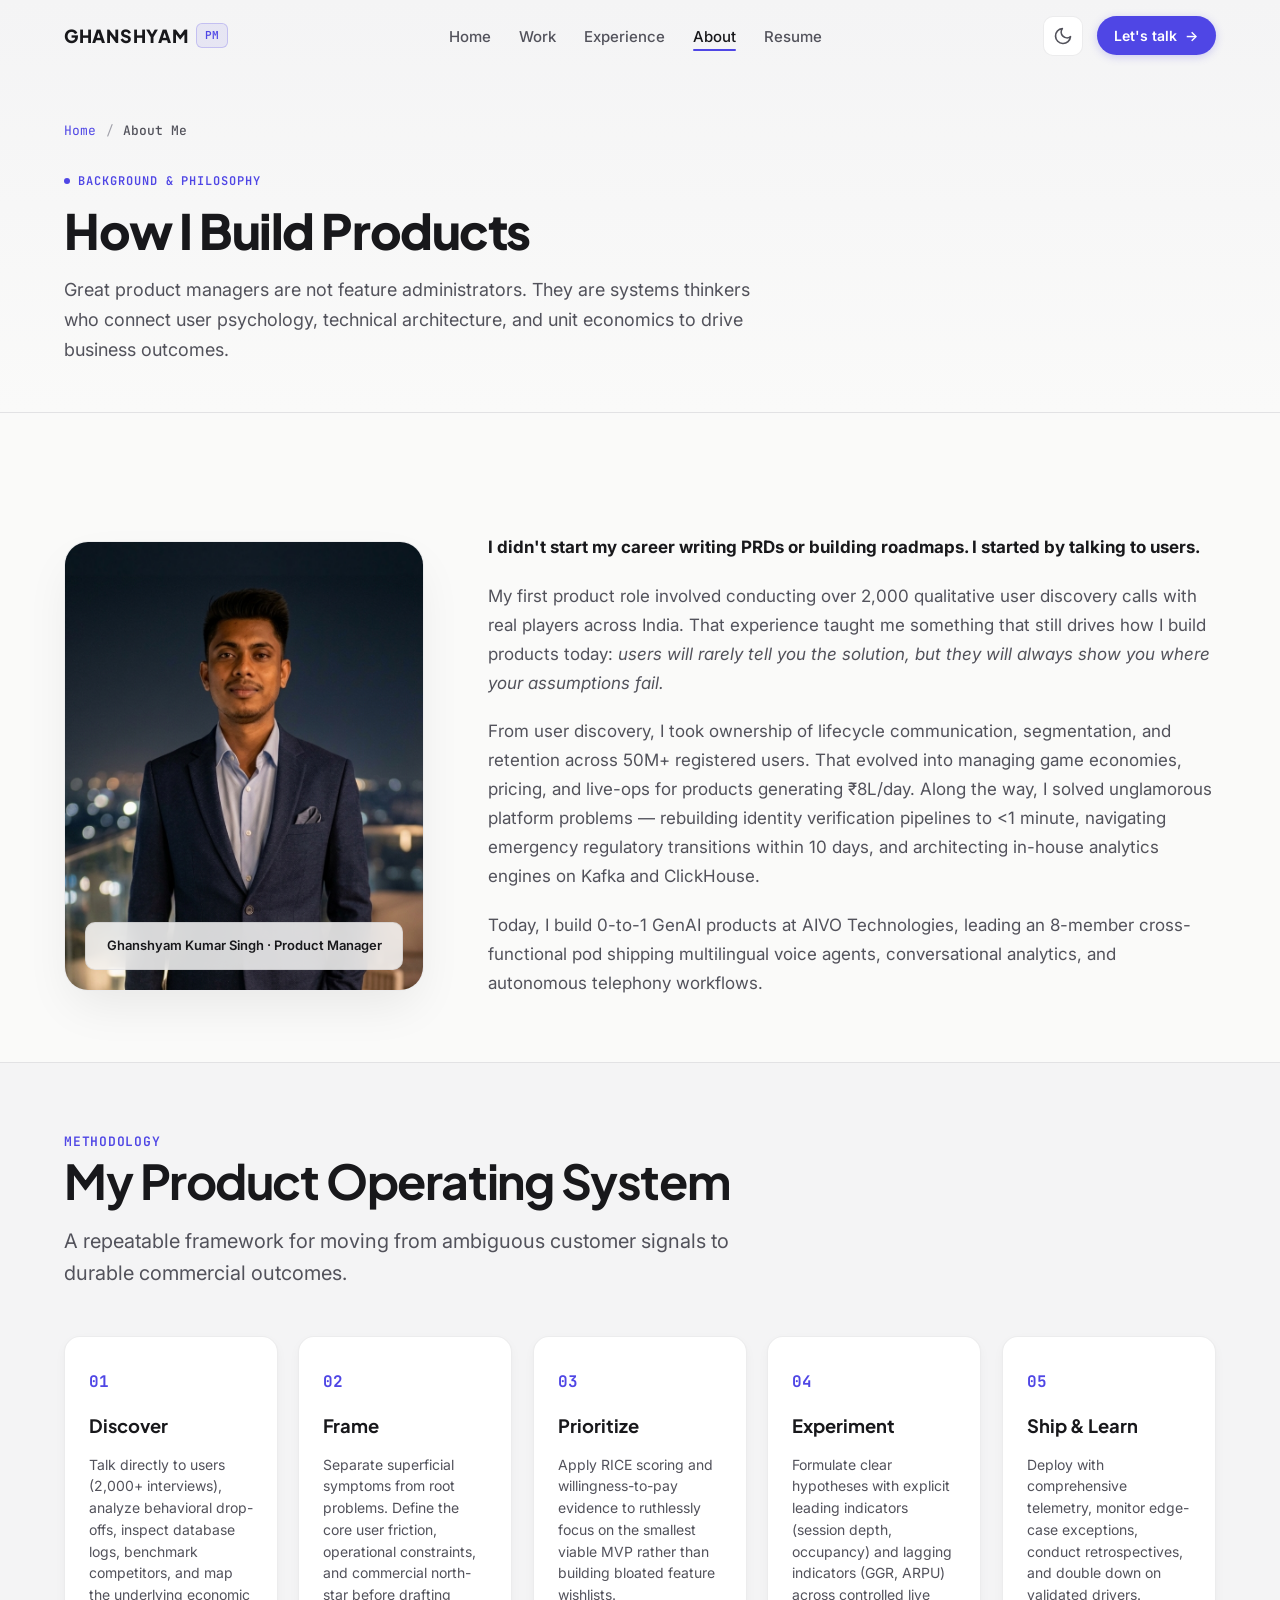
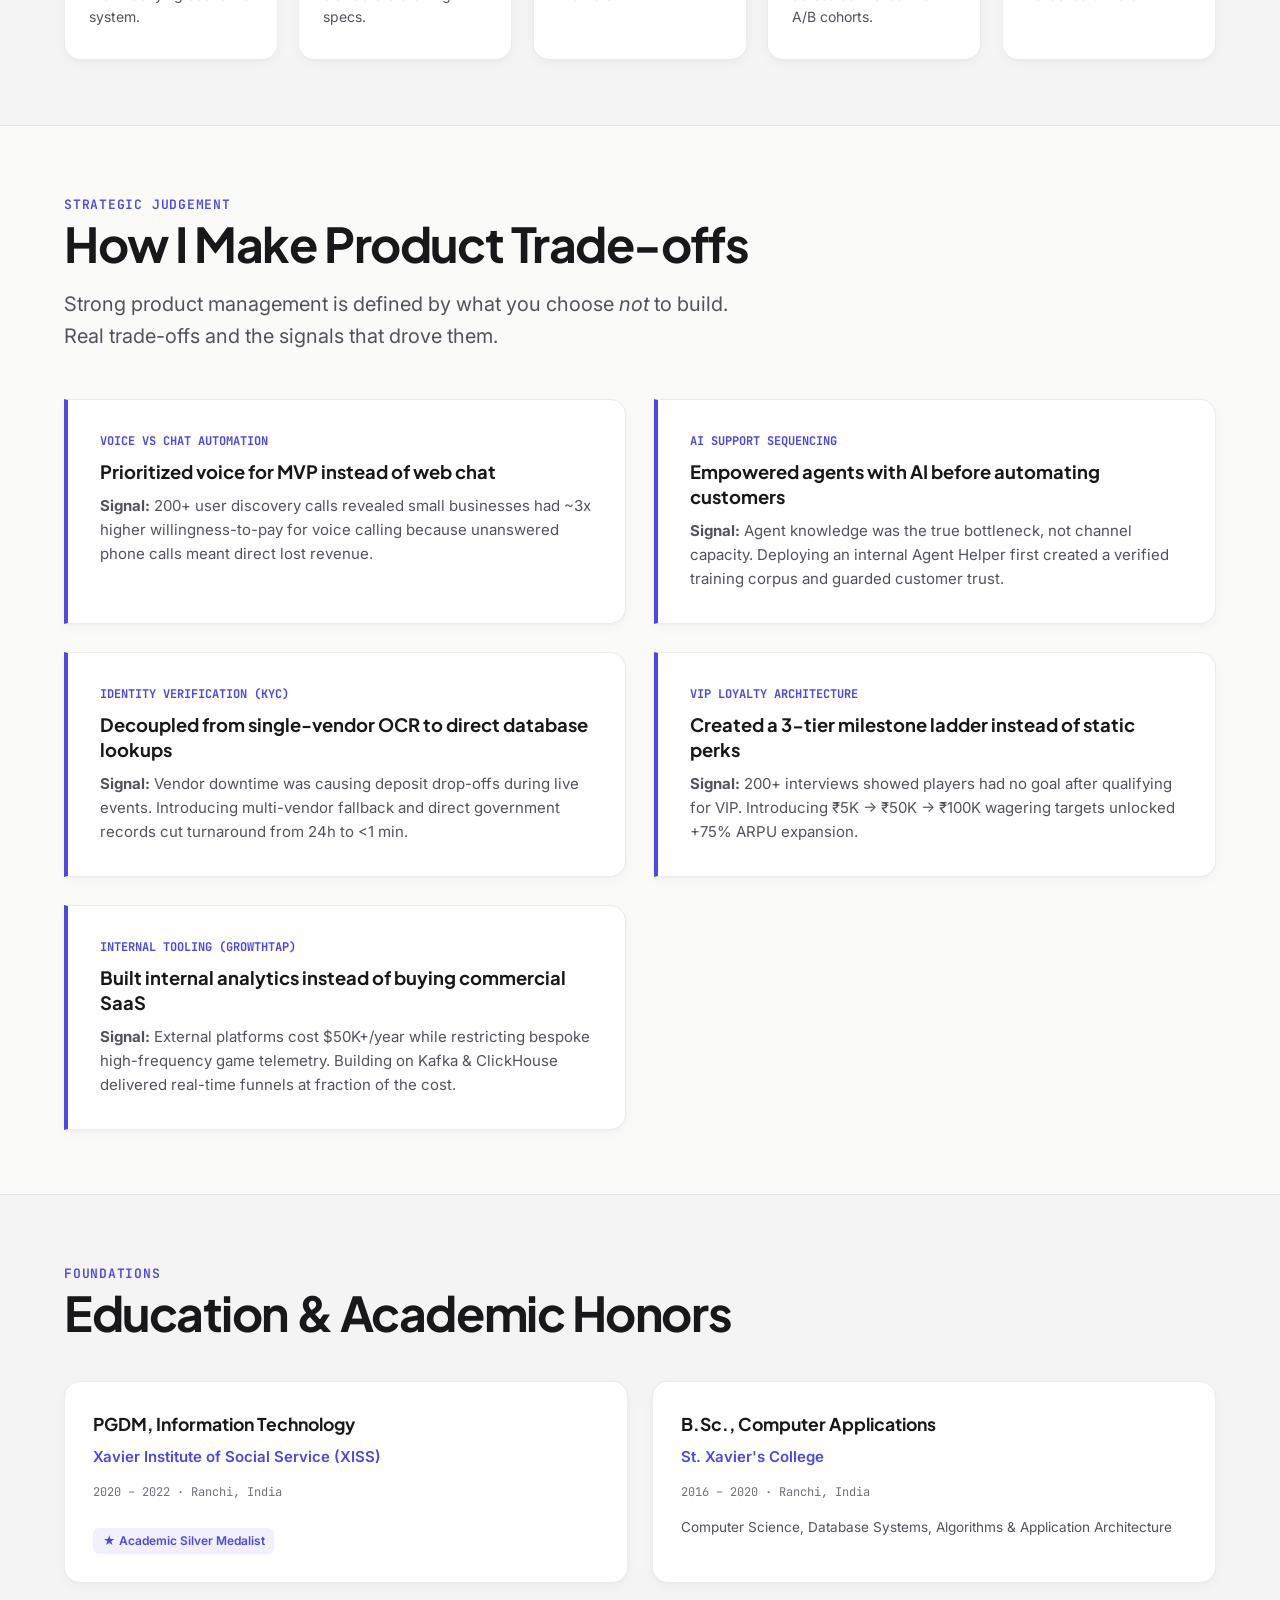
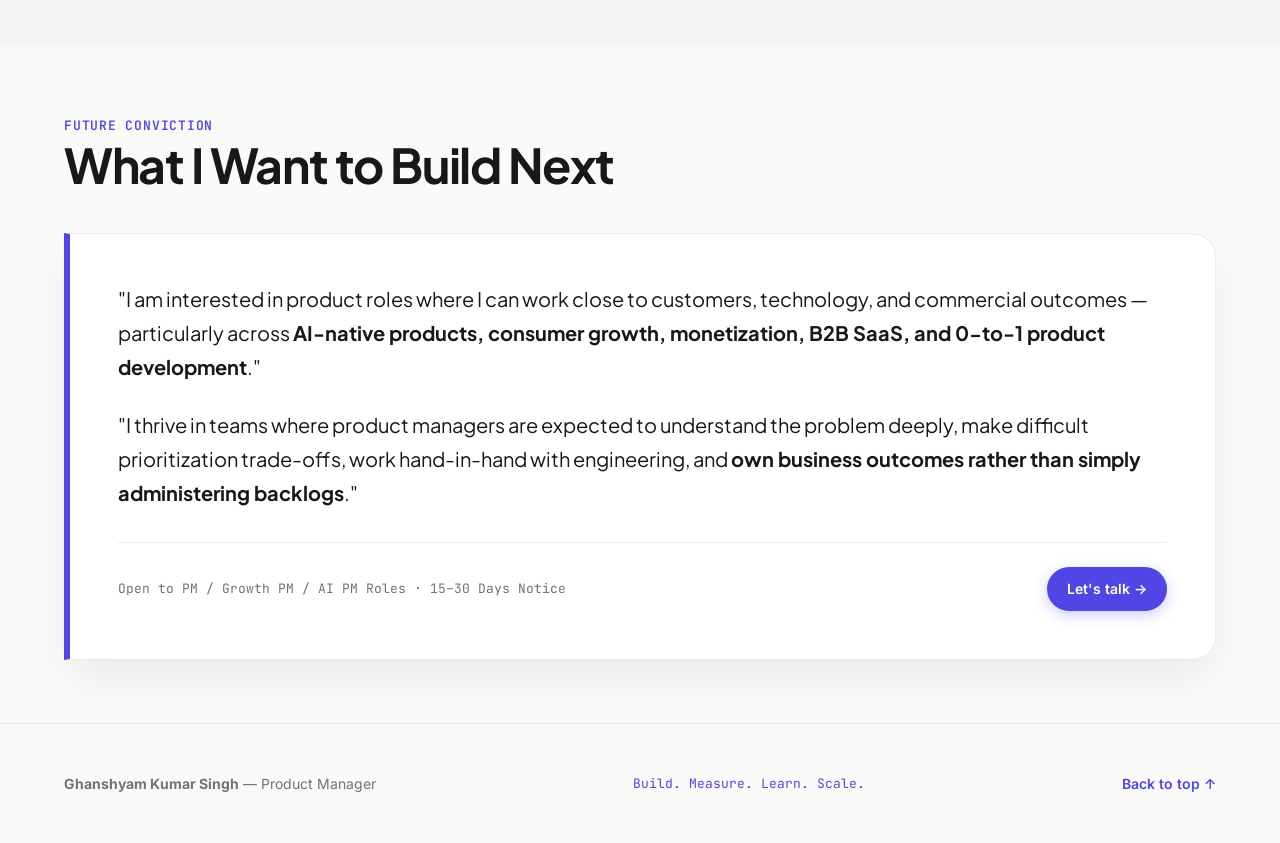
==== about.html @ 97047cf5 "Revamp portfolio into multi-page Hub-and-Spoke architecture and update master resume PDF" ====
<!DOCTYPE html>
<html lang="en" data-theme="light">
<head>
  <meta charset="UTF-8">
  <meta name="viewport" content="width=device-width, initial-scale=1.0">
  <title>About & Product Philosophy — Ghanshyam Kumar Singh | Product Manager</title>
  <meta name="description" content="Product philosophy, 2,000+ user interviews foundation, 5-step operating system, and academic background of Product Manager Ghanshyam Kumar Singh.">
  
  <!-- Fonts -->
  <link rel="preconnect" href="https://fonts.googleapis.com">
  <link rel="preconnect" href="https://fonts.gstatic.com" crossorigin>
  <link href="https://fonts.googleapis.com/css2?family=Inter:wght@400;500;600;700&family=JetBrains+Mono:wght@500;600;700;800&family=Plus+Jakarta+Sans:wght@600;700;800&display=swap" rel="stylesheet">
  
  <!-- Styles -->
  <link rel="stylesheet" href="styles.css">
</head>
<body>

  <!-- ========================================================================
       1. NAVIGATION BAR
       ======================================================================== -->
  <header class="site-header" id="site-header">
    <div class="header-container">
      <a href="index.html" class="brand-logo" aria-label="Ghanshyam Kumar Singh Home">
        <span>GHANSHYAM</span>
        <span class="brand-badge">PM</span>
      </a>

      <nav aria-label="Main Navigation">
        <ul class="nav-links">
          <li><a href="index.html" class="nav-link">Home</a></li>
          <li><a href="work.html" class="nav-link">Work</a></li>
          <li><a href="experience.html" class="nav-link">Experience</a></li>
          <li><a href="about.html" class="nav-link active">About</a></li>
          <li><a href="Ghanshyam_Kumar_Singh_Resume.pdf" class="nav-link" target="_blank">Resume</a></li>
        </ul>
      </nav>

      <div class="header-actions">
        <!-- Theme Toggle -->
        <button id="theme-toggle" class="theme-toggle-btn" aria-label="Toggle light and dark theme">
          <svg class="theme-icon-light" width="20" height="20" viewBox="0 0 24 24" fill="none" stroke="currentColor" stroke-width="2" stroke-linecap="round" stroke-linejoin="round">
            <path d="M21 12.79A9 9 0 1 1 11.21 3 7 7 0 0 0 21 12.79z"></path>
          </svg>
          <svg class="theme-icon-dark" width="20" height="20" viewBox="0 0 24 24" fill="none" stroke="currentColor" stroke-width="2" stroke-linecap="round" stroke-linejoin="round">
            <circle cx="12" cy="12" r="5"></circle>
            <line x1="12" y1="1" x2="12" y2="3"></line>
            <line x1="12" y1="21" x2="12" y2="23"></line>
            <line x1="4.22" y1="4.22" x2="5.64" y2="5.64"></line>
            <line x1="18.36" y1="18.36" x2="19.78" y2="19.78"></line>
            <line x1="1" y1="12" x2="3" y2="12"></line>
            <line x1="21" y1="12" x2="23" y2="12"></line>
            <line x1="4.22" y1="19.78" x2="5.64" y2="18.36"></line>
            <line x1="18.36" y1="5.64" x2="19.78" y2="4.22"></line>
          </svg>
        </button>

        <a href="index.html#contact" class="btn-header-cta">
          <span>Let's talk</span>
          <span aria-hidden="true">→</span>
        </a>

        <!-- Mobile Hamburger Button -->
        <button id="mobile-menu-btn" class="mobile-menu-btn" aria-label="Open navigation menu">
          <svg width="22" height="22" viewBox="0 0 24 24" fill="none" stroke="currentColor" stroke-width="2" stroke-linecap="round" stroke-linejoin="round">
            <line x1="3" y1="12" x2="21" y2="12"></line>
            <line x1="3" y1="6" x2="21" y2="6"></line>
            <line x1="3" y1="18" x2="21" y2="18"></line>
          </svg>
        </button>
      </div>
    </div>
  </header>

  <!-- Mobile Drawer Overlay -->
  <div id="mobile-overlay" class="mobile-overlay" aria-hidden="true">
    <div style="display: flex; justify-content: space-between; align-items: center; margin-bottom: 2rem;">
      <span class="brand-logo">GHANSHYAM</span>
      <button class="close-mobile-menu" aria-label="Close menu" style="font-size: 1.5rem; color: var(--text-primary);">✕</button>
    </div>
    <ul class="mobile-nav-list">
      <li><a href="index.html" class="mobile-nav-link">Home <span>→</span></a></li>
      <li><a href="work.html" class="mobile-nav-link">Case Studies <span>→</span></a></li>
      <li><a href="experience.html" class="mobile-nav-link">Experience <span>→</span></a></li>
      <li><a href="about.html" class="mobile-nav-link">About Me <span>→</span></a></li>
      <li><a href="Ghanshyam_Kumar_Singh_Resume.pdf" class="mobile-nav-link" target="_blank">Download Resume <span>→</span></a></li>
      <li><a href="index.html#contact" class="mobile-nav-link" style="color: var(--accent);">Contact & Connect <span>→</span></a></li>
    </ul>
  </div>

  <main>
    <!-- ========================================================================
         2. SUBPAGE HEADER
         ======================================================================== -->
    <header class="subpage-header">
      <div class="container">
        <nav class="breadcrumb-nav" aria-label="Breadcrumb">
          <a href="index.html" class="breadcrumb-link">Home</a>
          <span class="breadcrumb-separator">/</span>
          <span class="breadcrumb-current">About Me</span>
        </nav>

        <span class="eyebrow">BACKGROUND & PHILOSOPHY</span>
        <h1 class="subpage-title">How I Build Products</h1>
        <p class="subpage-subtitle">
          Great product managers are not feature administrators. They are systems thinkers who connect user psychology, technical architecture, and unit economics to drive business outcomes.
        </p>
      </div>
    </header>

    <!-- ========================================================================
         3. PERSONAL NARRATIVE & PHOTO
         ======================================================================== -->
    <section class="about-section" style="padding: 4rem 0;">
      <div class="container">
        <div class="about-grid">
          
          <div class="about-photo-wrapper reveal" data-delay="100">
            <div class="about-photo-card">
              <img src="images/profile.jpg" alt="Ghanshyam Kumar Singh" loading="lazy">
              <div class="about-badge-pill">
                Ghanshyam Kumar Singh · Product Manager
              </div>
            </div>
          </div>

          <div class="about-narrative reveal" data-delay="200">
            <p>
              <strong>I didn't start my career writing PRDs or building roadmaps. I started by talking to users.</strong>
            </p>
            <p>
              My first product role involved conducting over 2,000 qualitative user discovery calls with real players across India. That experience taught me something that still drives how I build products today: <em>users will rarely tell you the solution, but they will always show you where your assumptions fail.</em>
            </p>
            <p>
              From user discovery, I took ownership of lifecycle communication, segmentation, and retention across 50M+ registered users. That evolved into managing game economies, pricing, and live-ops for products generating ₹8L/day. Along the way, I solved unglamorous platform problems — rebuilding identity verification pipelines to &lt;1 minute, navigating emergency regulatory transitions within 10 days, and architecting in-house analytics engines on Kafka and ClickHouse.
            </p>
            <p>
              Today, I build 0-to-1 GenAI products at AIVO Technologies, leading an 8-member cross-functional pod shipping multilingual voice agents, conversational analytics, and autonomous telephony workflows.
            </p>
          </div>

        </div>
      </div>
    </section>

    <!-- ========================================================================
         4. THE 5-STEP PRODUCT OPERATING SYSTEM
         ======================================================================== -->
    <section class="how-i-work-section" style="padding: 4rem 0; background-color: var(--bg-secondary); border-top: 1px solid var(--border); border-bottom: 1px solid var(--border);">
      <div class="container">
        <div class="reveal">
          <span class="section-tag">Methodology</span>
          <h2 class="section-title">My Product Operating System</h2>
          <p class="section-subtitle">
            A repeatable framework for moving from ambiguous customer signals to durable commercial outcomes.
          </p>
        </div>

        <div class="how-i-work-flow" style="margin-top: 3rem;">
          
          <div class="work-step-card reveal" data-delay="100">
            <span class="work-step-num">01</span>
            <h3 class="work-step-title">Discover</h3>
            <p class="work-step-desc">
              Talk directly to users (2,000+ interviews), analyze behavioral drop-offs, inspect database logs, benchmark competitors, and map the underlying economic system.
            </p>
          </div>

          <div class="work-step-card reveal" data-delay="150">
            <span class="work-step-num">02</span>
            <h3 class="work-step-title">Frame</h3>
            <p class="work-step-desc">
              Separate superficial symptoms from root problems. Define the core user friction, operational constraints, and commercial north-star before drafting specs.
            </p>
          </div>

          <div class="work-step-card reveal" data-delay="200">
            <span class="work-step-num">03</span>
            <h3 class="work-step-title">Prioritize</h3>
            <p class="work-step-desc">
              Apply RICE scoring and willingness-to-pay evidence to ruthlessly focus on the smallest viable MVP rather than building bloated feature wishlists.
            </p>
          </div>

          <div class="work-step-card reveal" data-delay="250">
            <span class="work-step-num">04</span>
            <h3 class="work-step-title">Experiment</h3>
            <p class="work-step-desc">
              Formulate clear hypotheses with explicit leading indicators (session depth, occupancy) and lagging indicators (GGR, ARPU) across controlled live A/B cohorts.
            </p>
          </div>

          <div class="work-step-card reveal" data-delay="300">
            <span class="work-step-num">05</span>
            <h3 class="work-step-title">Ship & Learn</h3>
            <p class="work-step-desc">
              Deploy with comprehensive telemetry, monitor edge-case exceptions, conduct retrospectives, and double down on validated drivers.
            </p>
          </div>

        </div>
      </div>
    </section>

    <!-- ========================================================================
         5. STRATEGIC JUDGEMENT & TRADE-OFFS
         ======================================================================== -->
    <section class="decisions-section" style="padding: 4rem 0;">
      <div class="container">
        <div class="reveal">
          <span class="section-tag">Strategic Judgement</span>
          <h2 class="section-title">How I Make Product Trade-offs</h2>
          <p class="section-subtitle">
            Strong product management is defined by what you choose <em>not</em> to build. Real trade-offs and the signals that drove them.
          </p>
        </div>

        <div class="decisions-grid" style="margin-top: 3rem;">
          
          <div class="decision-card reveal" data-delay="100">
            <div class="decision-topic">Voice vs Chat Automation</div>
            <h3 class="decision-choice">Prioritized voice for MVP instead of web chat</h3>
            <p class="decision-rationale">
              <strong>Signal:</strong> 200+ user discovery calls revealed small businesses had ~3x higher willingness-to-pay for voice calling because unanswered phone calls meant direct lost revenue.
            </p>
          </div>

          <div class="decision-card reveal" data-delay="150">
            <div class="decision-topic">AI Support Sequencing</div>
            <h3 class="decision-choice">Empowered agents with AI before automating customers</h3>
            <p class="decision-rationale">
              <strong>Signal:</strong> Agent knowledge was the true bottleneck, not channel capacity. Deploying an internal Agent Helper first created a verified training corpus and guarded customer trust.
            </p>
          </div>

          <div class="decision-card reveal" data-delay="200">
            <div class="decision-topic">Identity Verification (KYC)</div>
            <h3 class="decision-choice">Decoupled from single-vendor OCR to direct database lookups</h3>
            <p class="decision-rationale">
              <strong>Signal:</strong> Vendor downtime was causing deposit drop-offs during live events. Introducing multi-vendor fallback and direct government records cut turnaround from 24h to &lt;1 min.
            </p>
          </div>

          <div class="decision-card reveal" data-delay="250">
            <div class="decision-topic">VIP Loyalty Architecture</div>
            <h3 class="decision-choice">Created a 3-tier milestone ladder instead of static perks</h3>
            <p class="decision-rationale">
              <strong>Signal:</strong> 200+ interviews showed players had no goal after qualifying for VIP. Introducing ₹5K → ₹50K → ₹100K wagering targets unlocked +75% ARPU expansion.
            </p>
          </div>

          <div class="decision-card reveal" data-delay="300">
            <div class="decision-topic">Internal Tooling (GrowthTap)</div>
            <h3 class="decision-choice">Built internal analytics instead of buying commercial SaaS</h3>
            <p class="decision-rationale">
              <strong>Signal:</strong> External platforms cost $50K+/year while restricting bespoke high-frequency game telemetry. Building on Kafka & ClickHouse delivered real-time funnels at fraction of the cost.
            </p>
          </div>

        </div>
      </div>
    </section>

    <!-- ========================================================================
         6. EDUCATION & ACADEMIC HONORS
         ======================================================================== -->
    <section class="education-skills-section" style="padding: 4rem 0; background-color: var(--bg-secondary); border-top: 1px solid var(--border);">
      <div class="container">
        <div class="reveal">
          <span class="section-tag">Foundations</span>
          <h2 class="section-title">Education & Academic Honors</h2>
        </div>

        <div class="edu-skills-grid" style="margin-top: 2.5rem; grid-template-columns: 1fr;">
          <div class="edu-column" style="display: grid; grid-template-columns: repeat(2, 1fr); gap: 1.5rem;">
            
            <div class="edu-card reveal" data-delay="100">
              <h3 class="edu-degree">PGDM, Information Technology</h3>
              <div class="edu-institution">Xavier Institute of Social Service (XISS)</div>
              <span class="edu-period">2020 – 2022 · Ranchi, India</span>
              <div style="margin-top: 0.75rem;">
                <span class="edu-honor">★ Academic Silver Medalist</span>
              </div>
            </div>

            <div class="edu-card reveal" data-delay="150">
              <h3 class="edu-degree">B.Sc., Computer Applications</h3>
              <div class="edu-institution">St. Xavier's College</div>
              <span class="edu-period">2016 – 2020 · Ranchi, India</span>
              <div style="margin-top: 0.75rem; color: var(--text-secondary); font-size: 0.85rem;">
                Computer Science, Database Systems, Algorithms & Application Architecture
              </div>
            </div>

          </div>
        </div>
      </div>
    </section>

    <!-- ========================================================================
         7. WHAT I WANT TO BUILD NEXT
         ======================================================================== -->
    <section class="looking-for-section" style="padding: 4rem 0;">
      <div class="container">
        <div class="reveal">
          <span class="section-tag">Future Conviction</span>
          <h2 class="section-title">What I Want to Build Next</h2>
        </div>

        <div class="looking-for-card reveal" data-delay="150" style="margin-top: 2.5rem;">
          <div class="looking-for-quote">
            <p>
              "I am interested in product roles where I can work close to customers, technology, and commercial outcomes — particularly across <strong>AI-native products, consumer growth, monetization, B2B SaaS, and 0-to-1 product development</strong>."
            </p>
            <p>
              "I thrive in teams where product managers are expected to understand the problem deeply, make difficult prioritization trade-offs, work hand-in-hand with engineering, and <strong>own business outcomes rather than simply administering backlogs</strong>."
            </p>
          </div>

          <div class="looking-for-footer">
            <span style="font-family: var(--font-mono); font-size: 0.8125rem; color: var(--text-muted);">Open to PM / Growth PM / AI PM Roles · 15–30 Days Notice</span>
            <a href="index.html#contact" class="btn-primary" style="padding: 0.65rem 1.25rem; font-size: 0.875rem;">Let's talk →</a>
          </div>
        </div>
      </div>
    </section>
  </main>

  <!-- Footer -->
  <footer class="site-footer">
    <div class="container">
      <div class="footer-content">
        <div>
          <strong>Ghanshyam Kumar Singh</strong> — Product Manager
        </div>
        <div class="footer-credo">
          Build. Measure. Learn. Scale.
        </div>
        <div>
          <a href="#" style="color: var(--accent); font-weight: 600;">Back to top ↑</a>
        </div>
      </div>
    </div>
  </footer>

  <script src="app.js"></script>
</body>
</html>
---- styles.css ----
/* ==========================================================================
   GHANSHYAM KUMAR SINGH — PORTFOLIO V2 DESIGN SYSTEM
   Editorial, high-conviction Product Management showcase
   ========================================================================== */

/* --------------------------------------------------------------------------
   1. CSS RESET & DESIGN TOKENS
   -------------------------------------------------------------------------- */
:root {
  /* Fonts */
  --font-sans: 'Inter', -apple-system, BlinkMacSystemFont, 'Segoe UI', Roboto, Helvetica, Arial, sans-serif;
  --font-display: 'Plus Jakarta Sans', 'Inter', -apple-system, sans-serif;
  --font-mono: 'JetBrains Mono', 'Fira Code', 'SF Mono', Consolas, monospace;

  /* Transitions & Easings */
  --ease-out-expo: cubic-bezier(0.16, 1, 0.3, 1);
  --ease-spring: cubic-bezier(0.34, 1.56, 0.64, 1);
  --ease-smooth: cubic-bezier(0.4, 0, 0.2, 1);
  --duration-fast: 200ms;
  --duration-medium: 400ms;
  --duration-slow: 700ms;

  /* Layout */
  --max-width: 1200px;
  --max-width-narrow: 840px;
  --header-height: 72px;
  --radius-sm: 6px;
  --radius-md: 10px;
  --radius-lg: 16px;
  --radius-xl: 24px;
  --radius-full: 9999px;

  /* Light Theme (Default) */
  --bg-primary: #FAFAF9;
  --bg-secondary: #F4F4F5;
  --bg-surface: #FFFFFF;
  --bg-surface-elevated: #FFFFFF;
  --bg-glass: rgba(250, 250, 249, 0.85);
  --border: rgba(24, 24, 27, 0.08);
  --border-subtle: rgba(24, 24, 27, 0.04);
  --border-strong: rgba(24, 24, 27, 0.16);
  --border-hover: rgba(79, 70, 229, 0.35);

  --text-primary: #18181B;
  --text-secondary: #52525B;
  --text-muted: #71717A;
  --text-faint: #A1A1AA;

  --accent: #4F46E5;
  --accent-hover: #4338CA;
  --accent-light: rgba(79, 70, 229, 0.08);
  --accent-border: rgba(79, 70, 229, 0.24);

  --accent-cyan: #0891B2;
  --accent-emerald: #059669;
  --accent-amber: #D97706;

  --card-shadow: 0 1px 3px rgba(0, 0, 0, 0.03), 0 4px 12px rgba(0, 0, 0, 0.03);
  --card-shadow-hover: 0 12px 32px -4px rgba(79, 70, 229, 0.08), 0 4px 12px rgba(0, 0, 0, 0.04);
  --card-shadow-elevated: 0 20px 48px -8px rgba(0, 0, 0, 0.08);
}

/* Dark Theme Overrides */
[data-theme="dark"] {
  --bg-primary: #09090B;
  --bg-secondary: #121216;
  --bg-surface: #141418;
  --bg-surface-elevated: #1C1C22;
  --bg-glass: rgba(9, 9, 11, 0.88);
  --border: rgba(255, 255, 255, 0.08);
  --border-subtle: rgba(255, 255, 255, 0.04);
  --border-strong: rgba(255, 255, 255, 0.16);
  --border-hover: rgba(99, 102, 241, 0.45);

  --text-primary: #FAFAFA;
  --text-secondary: #A1A1AA;
  --text-muted: #71717A;
  --text-faint: #52525B;

  --accent: #6366F1;
  --accent-hover: #818CF8;
  --accent-light: rgba(99, 102, 241, 0.12);
  --accent-border: rgba(99, 102, 241, 0.3);

  --accent-cyan: #06B6D4;
  --accent-emerald: #10B981;
  --accent-amber: #F59E0B;

  --card-shadow: 0 1px 3px rgba(0, 0, 0, 0.3), 0 4px 16px rgba(0, 0, 0, 0.2);
  --card-shadow-hover: 0 16px 40px -8px rgba(99, 102, 241, 0.15), 0 4px 16px rgba(0, 0, 0, 0.3);
  --card-shadow-elevated: 0 24px 56px -12px rgba(0, 0, 0, 0.6);
}

*, *::before, *::after {
  box-sizing: border-box;
  margin: 0;
  padding: 0;
}

html {
  scroll-behavior: smooth;
  scroll-padding-top: calc(var(--header-height) + 16px);
  -webkit-font-smoothing: antialiased;
  -moz-osx-font-smoothing: grayscale;
}

body {
  font-family: var(--font-sans);
  background-color: var(--bg-primary);
  color: var(--text-primary);
  line-height: 1.65;
  transition: background-color var(--duration-medium) var(--ease-smooth),
              color var(--duration-medium) var(--ease-smooth);
  overflow-x: hidden;
}

img {
  max-width: 100%;
  height: auto;
  display: block;
}

a {
  color: inherit;
  text-decoration: none;
}

button {
  font-family: inherit;
  cursor: pointer;
  border: none;
  background: none;
}

/* --------------------------------------------------------------------------
   2. TYPOGRAPHY UTILITIES
   -------------------------------------------------------------------------- */
.font-mono {
  font-family: var(--font-mono);
}

.eyebrow {
  display: inline-flex;
  align-items: center;
  gap: 0.5rem;
  font-family: var(--font-mono);
  font-size: 0.75rem;
  font-weight: 600;
  text-transform: uppercase;
  letter-spacing: 0.08em;
  color: var(--accent);
  margin-bottom: 0.75rem;
}

.eyebrow::before {
  content: '';
  display: inline-block;
  width: 6px;
  height: 6px;
  border-radius: 50%;
  background-color: var(--accent);
}

.section-tag {
  font-family: var(--font-mono);
  font-size: 0.8125rem;
  font-weight: 600;
  letter-spacing: 0.06em;
  text-transform: uppercase;
  color: var(--accent);
  margin-bottom: 0.75rem;
}

.section-title {
  font-family: var(--font-display);
  font-size: clamp(2rem, 3.8vw, 3rem);
  font-weight: 700;
  line-height: 1.15;
  letter-spacing: -0.03em;
  color: var(--text-primary);
  margin-bottom: 1rem;
}

.section-subtitle {
  font-size: clamp(1.0625rem, 1.6vw, 1.25rem);
  color: var(--text-secondary);
  max-width: 680px;
  line-height: 1.6;
}

/* Layout container */
.container {
  width: 100%;
  max-width: var(--max-width);
  margin-left: auto;
  margin-right: auto;
  padding-left: 1.5rem;
  padding-right: 1.5rem;
}

.container-narrow {
  width: 100%;
  max-width: var(--max-width-narrow);
  margin-left: auto;
  margin-right: auto;
  padding-left: 1.5rem;
  padding-right: 1.5rem;
}

section {
  padding: 5.5rem 0;
  position: relative;
}

@media (max-width: 768px) {
  section {
    padding: 3.75rem 0;
  }
}

/* --------------------------------------------------------------------------
   3. HEADER & NAVIGATION
   -------------------------------------------------------------------------- */
.site-header {
  position: fixed;
  top: 0;
  left: 0;
  right: 0;
  height: var(--header-height);
  z-index: 100;
  display: flex;
  align-items: center;
  transition: background-color var(--duration-medium) var(--ease-smooth),
              border-color var(--duration-medium) var(--ease-smooth),
              backdrop-filter var(--duration-medium) var(--ease-smooth);
  border-bottom: 1px solid transparent;
}

.site-header.scrolled {
  background-color: var(--bg-glass);
  backdrop-filter: blur(14px);
  -webkit-backdrop-filter: blur(14px);
  border-bottom-color: var(--border);
}

.header-container {
  display: flex;
  align-items: center;
  justify-content: space-between;
  width: 100%;
  max-width: var(--max-width);
  margin: 0 auto;
  padding: 0 1.5rem;
}

.brand-logo {
  display: flex;
  align-items: center;
  gap: 0.5rem;
  font-family: var(--font-display);
  font-size: 1.125rem;
  font-weight: 800;
  letter-spacing: 0.04em;
  color: var(--text-primary);
}

.brand-badge {
  font-family: var(--font-mono);
  font-size: 0.6875rem;
  font-weight: 600;
  padding: 0.15rem 0.45rem;
  border-radius: var(--radius-sm);
  background-color: var(--accent-light);
  color: var(--accent);
  border: 1px solid var(--accent-border);
}

.nav-links {
  display: flex;
  align-items: center;
  gap: 1.75rem;
  list-style: none;
}

.nav-link {
  font-size: 0.9375rem;
  font-weight: 500;
  color: var(--text-secondary);
  transition: color var(--duration-fast) var(--ease-smooth);
  position: relative;
  padding: 0.35rem 0;
}

.nav-link:hover,
.nav-link.active {
  color: var(--text-primary);
}

.nav-link::after {
  content: '';
  position: absolute;
  bottom: 0;
  left: 0;
  width: 0;
  height: 2px;
  background-color: var(--accent);
  transition: width var(--duration-medium) var(--ease-out-expo);
  border-radius: 1px;
}

.nav-link.active::after,
.nav-link:hover::after {
  width: 100%;
}

.header-actions {
  display: flex;
  align-items: center;
  gap: 0.875rem;
}

.theme-toggle-btn {
  width: 40px;
  height: 40px;
  border-radius: var(--radius-md);
  display: flex;
  align-items: center;
  justify-content: center;
  color: var(--text-secondary);
  border: 1px solid var(--border);
  background-color: var(--bg-surface);
  transition: all var(--duration-fast) var(--ease-smooth);
}

.theme-toggle-btn:hover {
  color: var(--text-primary);
  border-color: var(--border-hover);
  background-color: var(--bg-secondary);
}

.theme-icon-dark {
  display: none;
}

[data-theme="dark"] .theme-icon-light {
  display: none;
}

[data-theme="dark"] .theme-icon-dark {
  display: block;
}

.btn-header-cta {
  display: inline-flex;
  align-items: center;
  gap: 0.5rem;
  padding: 0.5rem 1.1rem;
  font-size: 0.875rem;
  font-weight: 600;
  border-radius: var(--radius-full);
  background-color: var(--accent);
  color: #FFFFFF;
  transition: all var(--duration-fast) var(--ease-smooth);
  box-shadow: 0 2px 8px rgba(79, 70, 229, 0.25);
}

.btn-header-cta:hover {
  background-color: var(--accent-hover);
  transform: translateY(-1px);
  box-shadow: 0 4px 14px rgba(79, 70, 229, 0.35);
}

.mobile-menu-btn {
  display: none;
  width: 40px;
  height: 40px;
  border-radius: var(--radius-md);
  align-items: center;
  justify-content: center;
  color: var(--text-primary);
  border: 1px solid var(--border);
  background-color: var(--bg-surface);
}

@media (max-width: 880px) {
  .nav-links {
    display: none;
  }
  .mobile-menu-btn {
    display: flex;
  }
}

/* Mobile Drawer */
.mobile-overlay {
  position: fixed;
  inset: 0;
  background-color: var(--bg-primary);
  z-index: 99;
  display: flex;
  flex-direction: column;
  padding: calc(var(--header-height) + 1.5rem) 2rem 2rem;
  opacity: 0;
  pointer-events: none;
  transition: opacity var(--duration-medium) var(--ease-smooth);
}

.mobile-overlay.open {
  opacity: 1;
  pointer-events: auto;
}

.mobile-nav-list {
  list-style: none;
  display: flex;
  flex-direction: column;
  gap: 1.5rem;
  margin-top: 1rem;
}

.mobile-nav-link {
  font-family: var(--font-display);
  font-size: 1.5rem;
  font-weight: 700;
  color: var(--text-primary);
  display: flex;
  align-items: center;
  justify-content: space-between;
  padding-bottom: 0.75rem;
  border-bottom: 1px solid var(--border);
}

.mobile-nav-link:hover {
  color: var(--accent);
}

/* --------------------------------------------------------------------------
   4. HERO SECTION (Work-first, NO photo)
   -------------------------------------------------------------------------- */
.hero-section {
  padding-top: calc(var(--header-height) + 3.5rem);
  padding-bottom: 4.5rem;
  position: relative;
  overflow: hidden;
}

.hero-grid {
  display: grid;
  grid-template-columns: 1.25fr 1fr;
  gap: 3.5rem;
  align-items: center;
}

.hero-left {
  display: flex;
  flex-direction: column;
}

.hero-headline {
  font-family: var(--font-display);
  font-size: clamp(2.4rem, 4.4vw, 3.8rem);
  font-weight: 800;
  line-height: 1.1;
  letter-spacing: -0.035em;
  color: var(--text-primary);
  margin-bottom: 1.5rem;
}

.hero-copy {
  font-size: clamp(1.0625rem, 1.5vw, 1.2rem);
  color: var(--text-secondary);
  line-height: 1.65;
  margin-bottom: 2rem;
  max-width: 620px;
}

.hero-actions {
  display: flex;
  align-items: center;
  flex-wrap: wrap;
  gap: 1rem;
  margin-bottom: 1.75rem;
}

.btn-primary {
  display: inline-flex;
  align-items: center;
  gap: 0.6rem;
  padding: 0.875rem 1.6rem;
  font-size: 0.9375rem;
  font-weight: 600;
  border-radius: var(--radius-full);
  background-color: var(--accent);
  color: #FFFFFF;
  transition: all var(--duration-fast) var(--ease-smooth);
  box-shadow: 0 4px 14px rgba(79, 70, 229, 0.28);
}

.btn-primary:hover {
  background-color: var(--accent-hover);
  transform: translateY(-2px);
  box-shadow: 0 6px 20px rgba(79, 70, 229, 0.38);
}

.btn-secondary {
  display: inline-flex;
  align-items: center;
  gap: 0.6rem;
  padding: 0.875rem 1.5rem;
  font-size: 0.9375rem;
  font-weight: 600;
  border-radius: var(--radius-full);
  background-color: var(--bg-surface);
  color: var(--text-primary);
  border: 1px solid var(--border-strong);
  transition: all var(--duration-fast) var(--ease-smooth);
}

.btn-secondary:hover {
  border-color: var(--border-hover);
  background-color: var(--bg-secondary);
  transform: translateY(-1px);
}

.hero-sublinks {
  display: flex;
  align-items: center;
  gap: 1.5rem;
  font-size: 0.875rem;
  color: var(--text-muted);
}

.hero-sublink {
  display: inline-flex;
  align-items: center;
  gap: 0.4rem;
  color: var(--text-secondary);
  font-weight: 500;
  transition: color var(--duration-fast) var(--ease-smooth);
}

.hero-sublink:hover {
  color: var(--accent);
}

/* Hero Right — 4 Large Metric Cards */
.hero-right {
  display: flex;
  flex-direction: column;
  gap: 1.25rem;
}

.hero-metrics-grid {
  display: grid;
  grid-template-columns: repeat(2, 1fr);
  gap: 1.25rem;
}

.hero-metric-card {
  background-color: var(--bg-surface);
  border: 1px solid var(--border);
  border-radius: var(--radius-lg);
  padding: 1.75rem 1.5rem;
  display: flex;
  flex-direction: column;
  gap: 0.35rem;
  transition: transform var(--duration-medium) var(--ease-out-expo),
              border-color var(--duration-medium) var(--ease-smooth),
              box-shadow var(--duration-medium) var(--ease-smooth);
  box-shadow: var(--card-shadow);
  position: relative;
  overflow: hidden;
}

.hero-metric-card:hover {
  transform: translateY(-3px);
  border-color: var(--border-hover);
  box-shadow: var(--card-shadow-hover);
}

.hero-metric-number {
  font-family: var(--font-mono);
  font-size: clamp(2.2rem, 3.2vw, 3rem);
  font-weight: 800;
  letter-spacing: -0.04em;
  color: var(--text-primary);
  line-height: 1;
}

.hero-metric-number.highlight-accent {
  color: var(--accent);
}

.hero-metric-label {
  font-size: 0.9375rem;
  font-weight: 600;
  color: var(--text-primary);
  margin-top: 0.25rem;
}

.hero-metric-sub {
  font-size: 0.8125rem;
  color: var(--text-muted);
}

.hero-tags-pill {
  background-color: var(--bg-surface);
  border: 1px solid var(--border);
  border-radius: var(--radius-full);
  padding: 0.75rem 1.25rem;
  display: flex;
  align-items: center;
  justify-content: center;
  gap: 0.75rem;
  font-family: var(--font-mono);
  font-size: 0.8125rem;
  color: var(--text-secondary);
  box-shadow: var(--card-shadow);
}

.hero-tags-pill span {
  display: flex;
  align-items: center;
  gap: 0.75rem;
}

.hero-tags-pill span:not(:last-child)::after {
  content: '·';
  color: var(--text-faint);
  font-weight: 700;
}

@media (max-width: 980px) {
  .hero-grid {
    grid-template-columns: 1fr;
    gap: 2.75rem;
  }
}

/* --------------------------------------------------------------------------
   5. COMPONENT: PRODUCT JOURNEY TIMELINE (2021 → 2026)
   -------------------------------------------------------------------------- */
.journey-section {
  background-color: var(--bg-secondary);
  border-top: 1px solid var(--border);
  border-bottom: 1px solid var(--border);
  overflow: hidden;
}

.timeline-track-wrapper {
  margin-top: 3.5rem;
  position: relative;
  padding: 1rem 0;
}

/* Desktop Horizontal Timeline */
.timeline-desktop {
  display: grid;
  grid-template-columns: repeat(7, 1fr);
  gap: 1rem;
  position: relative;
}

.timeline-svg-line {
  position: absolute;
  top: 40px;
  left: 5%;
  width: 90%;
  height: 4px;
  z-index: 1;
}

.timeline-svg-line line {
  stroke: var(--border-strong);
  stroke-width: 3;
}

.timeline-svg-line line.animated-path {
  stroke: var(--accent);
  stroke-dasharray: 1000;
  stroke-dashoffset: 1000;
  transition: stroke-dashoffset 1.8s var(--ease-out-expo);
}

.timeline-node {
  position: relative;
  z-index: 2;
  display: flex;
  flex-direction: column;
  align-items: center;
  text-align: center;
}

.timeline-dot {
  width: 24px;
  height: 24px;
  border-radius: 50%;
  background-color: var(--bg-surface);
  border: 4px solid var(--border-strong);
  margin-bottom: 1.25rem;
  transition: all var(--duration-medium) var(--ease-spring);
}

.timeline-node:hover .timeline-dot,
.timeline-node.active .timeline-dot {
  background-color: var(--accent);
  border-color: var(--bg-surface);
  box-shadow: 0 0 0 4px var(--accent-border);
  transform: scale(1.2);
}

.timeline-year {
  font-family: var(--font-mono);
  font-size: 0.75rem;
  font-weight: 700;
  color: var(--text-muted);
  margin-bottom: 0.35rem;
}

.timeline-phase {
  font-family: var(--font-display);
  font-size: 0.875rem;
  font-weight: 700;
  color: var(--text-primary);
  margin-bottom: 0.5rem;
  line-height: 1.25;
}

.timeline-role-pill {
  display: inline-block;
  font-size: 0.7rem;
  font-weight: 600;
  padding: 0.15rem 0.45rem;
  background-color: var(--accent-light);
  color: var(--accent);
  border-radius: var(--radius-sm);
  margin-bottom: 0.6rem;
}

.timeline-desc {
  font-size: 0.8125rem;
  color: var(--text-secondary);
  line-height: 1.45;
}

/* Mobile Vertical Timeline */
.timeline-mobile {
  display: none;
  flex-direction: column;
  gap: 2rem;
  position: relative;
  padding-left: 2rem;
}

.timeline-mobile::before {
  content: '';
  position: absolute;
  top: 8px;
  bottom: 8px;
  left: 9px;
  width: 2px;
  background-color: var(--accent);
}

.timeline-mobile-item {
  position: relative;
}

.timeline-mobile-dot {
  position: absolute;
  top: 4px;
  left: -2rem;
  width: 20px;
  height: 20px;
  border-radius: 50%;
  background-color: var(--bg-surface);
  border: 4px solid var(--accent);
}

@media (max-width: 1024px) {
  .timeline-desktop {
    display: none;
  }
  .timeline-mobile {
    display: flex;
  }
}

/* --------------------------------------------------------------------------
   6. COMPONENT: WHAT I DO (4 Value-Prop Cards)
   -------------------------------------------------------------------------- */
.what-i-do-grid {
  display: grid;
  grid-template-columns: repeat(2, 1fr);
  gap: 1.75rem;
  margin-top: 3.5rem;
}

.what-card {
  background-color: var(--bg-surface);
  border: 1px solid var(--border);
  border-radius: var(--radius-xl);
  padding: 2.25rem 2rem;
  display: flex;
  flex-direction: column;
  position: relative;
  transition: transform var(--duration-medium) var(--ease-out-expo),
              border-color var(--duration-medium) var(--ease-smooth),
              box-shadow var(--duration-medium) var(--ease-smooth);
  box-shadow: var(--card-shadow);
}

.what-card:hover {
  transform: translateY(-4px);
  border-color: var(--border-hover);
  box-shadow: var(--card-shadow-hover);
}

.what-num {
  font-family: var(--font-mono);
  font-size: 1.75rem;
  font-weight: 800;
  color: var(--text-faint);
  line-height: 1;
  margin-bottom: 1.25rem;
}

.what-title {
  font-family: var(--font-display);
  font-size: 1.35rem;
  font-weight: 700;
  color: var(--text-primary);
  margin-bottom: 0.85rem;
  letter-spacing: -0.02em;
}

.what-body {
  font-size: 0.95rem;
  color: var(--text-secondary);
  line-height: 1.6;
  margin-bottom: 1.5rem;
  flex-grow: 1;
}

.what-tags {
  display: flex;
  flex-wrap: wrap;
  gap: 0.5rem;
}

.tag-badge {
  font-family: var(--font-mono);
  font-size: 0.72rem;
  font-weight: 500;
  padding: 0.3rem 0.65rem;
  border-radius: var(--radius-sm);
  background-color: var(--bg-secondary);
  color: var(--text-secondary);
  border: 1px solid var(--border);
}

@media (max-width: 768px) {
  .what-i-do-grid {
    grid-template-columns: 1fr;
  }
}

/* --------------------------------------------------------------------------
   7. COMPONENT: SELECTED PRODUCT WORK (Featured + Compact Cards)
   -------------------------------------------------------------------------- */
.work-section {
  position: relative;
}

.work-category-group {
  margin-top: 3.5rem;
}

.work-category-heading {
  display: flex;
  align-items: center;
  gap: 0.75rem;
  font-family: var(--font-display);
  font-size: 1.25rem;
  font-weight: 700;
  color: var(--text-primary);
  margin-bottom: 1.5rem;
}

/* Featured Large Cards */
.featured-work-grid {
  display: grid;
  grid-template-columns: repeat(2, 1fr);
  gap: 2rem;
  margin-bottom: 3.5rem;
}

.featured-card {
  background-color: var(--bg-surface);
  border: 1px solid var(--border);
  border-radius: var(--radius-xl);
  overflow: hidden;
  display: flex;
  flex-direction: column;
  transition: transform var(--duration-medium) var(--ease-out-expo),
              border-color var(--duration-medium) var(--ease-smooth),
              box-shadow var(--duration-medium) var(--ease-smooth);
  box-shadow: var(--card-shadow);
  cursor: pointer;
  text-decoration: none;
}

.featured-card:hover {
  transform: translateY(-5px);
  border-color: var(--border-hover);
  box-shadow: var(--card-shadow-hover);
}

.featured-card-visual {
  position: relative;
  width: 100%;
  height: 240px;
  background-color: var(--bg-secondary);
  border-bottom: 1px solid var(--border);
  overflow: hidden;
  display: flex;
  align-items: center;
  justify-content: center;
}

.featured-card-visual img {
  width: 100%;
  height: 100%;
  object-fit: cover;
  transition: transform var(--duration-slow) var(--ease-out-expo);
}

.featured-card:hover .featured-card-visual img {
  transform: scale(1.04);
}

.featured-card-content {
  padding: 2.25rem 2rem;
  display: flex;
  flex-direction: column;
  flex-grow: 1;
}

.featured-card-metric {
  font-family: var(--font-mono);
  font-size: 2.25rem;
  font-weight: 800;
  letter-spacing: -0.03em;
  color: var(--accent);
  line-height: 1.1;
  margin: 0.5rem 0 0.75rem;
}

.featured-card-title {
  font-family: var(--font-display);
  font-size: 1.35rem;
  font-weight: 700;
  color: var(--text-primary);
  margin-bottom: 0.75rem;
  line-height: 1.3;
}

.featured-card-snippet {
  font-size: 0.9375rem;
  color: var(--text-secondary);
  line-height: 1.55;
  margin-bottom: 1.5rem;
  flex-grow: 1;
}

.featured-card-footer {
  display: flex;
  align-items: center;
  justify-content: space-between;
  padding-top: 1.25rem;
  border-top: 1px solid var(--border);
}

.card-cta-link {
  display: inline-flex;
  align-items: center;
  gap: 0.5rem;
  font-size: 0.9375rem;
  font-weight: 600;
  color: var(--accent);
  transition: gap var(--duration-fast) var(--ease-smooth);
}

.featured-card:hover .card-cta-link {
  gap: 0.75rem;
}

/* Compact 2x2 Grid for Remaining 4 Case Studies */
.compact-work-grid {
  display: grid;
  grid-template-columns: repeat(2, 1fr);
  gap: 1.75rem;
}

.compact-card {
  background-color: var(--bg-surface);
  border: 1px solid var(--border);
  border-radius: var(--radius-lg);
  padding: 2rem;
  display: flex;
  flex-direction: column;
  justify-content: space-between;
  transition: transform var(--duration-medium) var(--ease-out-expo),
              border-color var(--duration-medium) var(--ease-smooth),
              box-shadow var(--duration-medium) var(--ease-smooth);
  box-shadow: var(--card-shadow);
  cursor: pointer;
}

.compact-card:hover {
  transform: translateY(-3px);
  border-color: var(--border-hover);
  box-shadow: var(--card-shadow-hover);
}

.compact-card-metric {
  font-family: var(--font-mono);
  font-size: 1.5rem;
  font-weight: 800;
  color: var(--accent);
  margin-bottom: 0.5rem;
}

.compact-card-title {
  font-family: var(--font-display);
  font-size: 1.2rem;
  font-weight: 700;
  color: var(--text-primary);
  margin-bottom: 0.6rem;
  line-height: 1.3;
}

.compact-card-desc {
  font-size: 0.875rem;
  color: var(--text-secondary);
  line-height: 1.5;
  margin-bottom: 1.25rem;
}

@media (max-width: 900px) {
  .featured-work-grid,
  .compact-work-grid {
    grid-template-columns: 1fr;
  }
}

/* --------------------------------------------------------------------------
   8. COMPONENT: FULL CASE STUDIES (Deep-Dive Narrative Sections)
   -------------------------------------------------------------------------- */
.case-studies-container {
  padding-top: 2rem;
}

.case-study-block {
  background-color: var(--bg-surface);
  border: 1px solid var(--border);
  border-radius: var(--radius-xl);
  padding: 3.5rem 3rem;
  margin-bottom: 4rem;
  box-shadow: var(--card-shadow-elevated);
  position: relative;
}

@media (max-width: 768px) {
  .case-study-block {
    padding: 2rem 1.5rem;
  }
}

.case-study-header {
  border-bottom: 1px solid var(--border);
  padding-bottom: 2rem;
  margin-bottom: 2.5rem;
}

.case-study-meta-strip {
  display: flex;
  align-items: center;
  flex-wrap: wrap;
  gap: 1.5rem;
  margin-bottom: 1rem;
}

.case-study-hero-metric {
  font-family: var(--font-mono);
  font-size: clamp(2.5rem, 5vw, 4rem);
  font-weight: 800;
  letter-spacing: -0.04em;
  color: var(--accent);
  line-height: 1;
  margin: 0.75rem 0 1rem;
}

.case-study-headline {
  font-family: var(--font-display);
  font-size: clamp(1.6rem, 2.8vw, 2.3rem);
  font-weight: 700;
  line-height: 1.2;
  letter-spacing: -0.025em;
  color: var(--text-primary);
  margin-bottom: 0.75rem;
}

.case-study-tagline {
  font-size: 1.125rem;
  color: var(--text-secondary);
  max-width: 760px;
}

/* Case Study 4-Column Role & Context Grid */
.case-study-meta-grid {
  display: grid;
  grid-template-columns: repeat(4, 1fr);
  gap: 1.5rem;
  background-color: var(--bg-secondary);
  border: 1px solid var(--border);
  border-radius: var(--radius-lg);
  padding: 1.5rem 1.75rem;
  margin-bottom: 3rem;
}

.meta-item-label {
  font-family: var(--font-mono);
  font-size: 0.7rem;
  font-weight: 700;
  text-transform: uppercase;
  color: var(--text-muted);
  margin-bottom: 0.25rem;
}

.meta-item-value {
  font-size: 0.9375rem;
  font-weight: 600;
  color: var(--text-primary);
}

@media (max-width: 768px) {
  .case-study-meta-grid {
    grid-template-columns: repeat(2, 1fr);
    gap: 1.25rem;
  }
}

/* Narrative sections within Case Study */
.narrative-grid {
  display: grid;
  grid-template-columns: 280px 1fr;
  gap: 3rem;
  margin-bottom: 3rem;
  align-items: start;
}

@media (max-width: 900px) {
  .narrative-grid {
    grid-template-columns: 1fr;
    gap: 1.25rem;
  }
}

.narrative-label {
  font-family: var(--font-display);
  font-size: 1.25rem;
  font-weight: 700;
  color: var(--text-primary);
  display: flex;
  align-items: center;
  gap: 0.5rem;
}

.narrative-label::before {
  content: '';
  width: 4px;
  height: 18px;
  background-color: var(--accent);
  border-radius: 2px;
}

.narrative-content {
  font-size: 1.0625rem;
  color: var(--text-secondary);
  line-height: 1.7;
}

.narrative-content p {
  margin-bottom: 1.25rem;
}

.narrative-content strong {
  color: var(--text-primary);
  font-weight: 600;
}

/* Highlight Insight Callout Box */
.callout-insight {
  background-color: var(--accent-light);
  border-left: 4px solid var(--accent);
  padding: 1.5rem 1.75rem;
  border-radius: 0 var(--radius-md) var(--radius-md) 0;
  margin: 1.75rem 0;
}

.callout-insight-title {
  font-family: var(--font-display);
  font-size: 1.1rem;
  font-weight: 700;
  color: var(--accent);
  margin-bottom: 0.5rem;
}

.callout-insight-text {
  font-size: 0.95rem;
  color: var(--text-primary);
  line-height: 1.6;
}

/* CSS-Drawn Flow & Architecture Diagrams */
.diagram-box {
  background-color: var(--bg-secondary);
  border: 1px solid var(--border);
  border-radius: var(--radius-lg);
  padding: 2rem;
  margin: 2rem 0;
  overflow-x: auto;
}

.diagram-header {
  font-family: var(--font-mono);
  font-size: 0.75rem;
  font-weight: 700;
  text-transform: uppercase;
  color: var(--text-muted);
  margin-bottom: 1.5rem;
  display: flex;
  align-items: center;
  justify-content: space-between;
}

/* Flow Step Chain */
.flow-step-chain {
  display: flex;
  align-items: center;
  justify-content: space-between;
  gap: 1rem;
  min-width: 650px;
}

.flow-step {
  flex: 1;
  background-color: var(--bg-surface);
  border: 1px solid var(--border);
  border-radius: var(--radius-md);
  padding: 1.25rem 1rem;
  text-align: center;
  box-shadow: var(--card-shadow);
  position: relative;
}

.flow-step.highlight {
  border-color: var(--accent);
  background-color: var(--accent-light);
}

.flow-step-num {
  font-family: var(--font-mono);
  font-size: 0.7rem;
  font-weight: 700;
  color: var(--accent);
  margin-bottom: 0.25rem;
}

.flow-step-text {
  font-size: 0.875rem;
  font-weight: 600;
  color: var(--text-primary);
  line-height: 1.3;
}

.flow-step-sub {
  font-size: 0.75rem;
  color: var(--text-muted);
  margin-top: 0.35rem;
}

.flow-arrow {
  color: var(--text-muted);
  font-size: 1.25rem;
  flex-shrink: 0;
}

/* 3-Tier VIP Ladder Visual */
.vip-tier-grid {
  display: grid;
  grid-template-columns: repeat(3, 1fr);
  gap: 1.25rem;
  min-width: 580px;
}

.vip-tier-card {
  background-color: var(--bg-surface);
  border: 1px solid var(--border);
  border-radius: var(--radius-md);
  padding: 1.5rem;
  display: flex;
  flex-direction: column;
  gap: 0.5rem;
  box-shadow: var(--card-shadow);
}

.vip-tier-card.tier-1 { border-top: 4px solid #94A3B8; }
.vip-tier-card.tier-2 { border-top: 4px solid var(--accent); }
.vip-tier-card.tier-3 { border-top: 4px solid #EAB308; }

.vip-tier-badge {
  font-family: var(--font-mono);
  font-size: 0.75rem;
  font-weight: 700;
  text-transform: uppercase;
}

.vip-tier-wagering {
  font-family: var(--font-mono);
  font-size: 1.35rem;
  font-weight: 800;
  color: var(--text-primary);
}

.vip-tier-benefit {
  font-size: 0.8125rem;
  color: var(--text-secondary);
  line-height: 1.45;
}

/* WTP Comparison Visual (MySmartAssistant) */
.wtp-comparison-box {
  display: flex;
  flex-direction: column;
  gap: 1.25rem;
  padding: 1rem 0;
}

.wtp-row {
  display: flex;
  align-items: center;
  gap: 1.5rem;
}

.wtp-label {
  width: 140px;
  font-weight: 600;
  font-size: 0.9375rem;
  color: var(--text-primary);
}

.wtp-bar-track {
  flex-grow: 1;
  height: 32px;
  background-color: var(--border);
  border-radius: var(--radius-sm);
  overflow: hidden;
  position: relative;
}

.wtp-bar-fill {
  height: 100%;
  display: flex;
  align-items: center;
  padding-left: 1rem;
  font-family: var(--font-mono);
  font-size: 0.8125rem;
  font-weight: 700;
  color: #FFFFFF;
  border-radius: var(--radius-sm);
}

.wtp-bar-chat {
  width: 32%;
  background-color: #64748B;
}

.wtp-bar-voice {
  width: 95%;
  background-color: var(--accent);
}

/* Architecture Pipeline Diagram (GrowthTap / KYC) */
.pipeline-diagram {
  display: flex;
  align-items: center;
  justify-content: space-between;
  gap: 0.75rem;
  min-width: 620px;
}

.pipeline-node {
  background-color: var(--bg-surface);
  border: 1px solid var(--border);
  border-radius: var(--radius-md);
  padding: 1rem 1.25rem;
  text-align: center;
  box-shadow: var(--card-shadow);
  flex: 1;
}

.pipeline-node-title {
  font-family: var(--font-mono);
  font-size: 0.85rem;
  font-weight: 700;
  color: var(--text-primary);
}

.pipeline-node-desc {
  font-size: 0.75rem;
  color: var(--text-muted);
  margin-top: 0.25rem;
}

/* Case Study Outcome Metric Cards */
.results-grid {
  display: grid;
  grid-template-columns: repeat(3, 1fr);
  gap: 1.5rem;
  margin: 2rem 0;
}

.result-card {
  background-color: var(--bg-surface);
  border: 1px solid var(--border);
  border-radius: var(--radius-lg);
  padding: 1.75rem 1.5rem;
  text-align: center;
  box-shadow: var(--card-shadow);
}

.result-num {
  font-family: var(--font-mono);
  font-size: 2.25rem;
  font-weight: 800;
  color: var(--accent);
  line-height: 1;
  margin-bottom: 0.5rem;
}

.result-label {
  font-size: 0.9375rem;
  font-weight: 600;
  color: var(--text-primary);
  margin-bottom: 0.25rem;
}

.result-sub {
  font-size: 0.8125rem;
  color: var(--text-muted);
}

@media (max-width: 768px) {
  .results-grid {
    grid-template-columns: 1fr;
    gap: 1rem;
  }
}

/* --------------------------------------------------------------------------
   9. COMPONENT: BY THE NUMBERS (8 Large Metrics)
   -------------------------------------------------------------------------- */
.numbers-section {
  background-color: var(--bg-secondary);
  border-top: 1px solid var(--border);
  border-bottom: 1px solid var(--border);
}

.numbers-grid {
  display: grid;
  grid-template-columns: repeat(4, 1fr);
  gap: 1.75rem;
  margin-top: 3.5rem;
}

.number-card {
  background-color: var(--bg-surface);
  border: 1px solid var(--border);
  border-radius: var(--radius-lg);
  padding: 2.25rem 1.75rem;
  display: flex;
  flex-direction: column;
  box-shadow: var(--card-shadow);
  transition: transform var(--duration-medium) var(--ease-out-expo),
              border-color var(--duration-medium) var(--ease-smooth);
}

.number-card:hover {
  transform: translateY(-3px);
  border-color: var(--border-hover);
}

.number-val {
  font-family: var(--font-mono);
  font-size: clamp(2.2rem, 3.2vw, 3rem);
  font-weight: 800;
  letter-spacing: -0.04em;
  color: var(--accent);
  line-height: 1;
  margin-bottom: 0.6rem;
}

.number-title {
  font-family: var(--font-display);
  font-size: 1.0625rem;
  font-weight: 700;
  color: var(--text-primary);
  margin-bottom: 0.35rem;
}

.number-desc {
  font-size: 0.8125rem;
  color: var(--text-secondary);
  line-height: 1.45;
}

@media (max-width: 980px) {
  .numbers-grid {
    grid-template-columns: repeat(2, 1fr);
  }
}

@media (max-width: 540px) {
  .numbers-grid {
    grid-template-columns: 1fr;
  }
}

/* --------------------------------------------------------------------------
   10. COMPONENT: HOW I WORK (5-Step Product Operating System)
   -------------------------------------------------------------------------- */
.how-i-work-flow {
  display: grid;
  grid-template-columns: repeat(5, 1fr);
  gap: 1.25rem;
  margin-top: 3.5rem;
}

.work-step-card {
  background-color: var(--bg-surface);
  border: 1px solid var(--border);
  border-radius: var(--radius-lg);
  padding: 2rem 1.5rem;
  display: flex;
  flex-direction: column;
  box-shadow: var(--card-shadow);
  transition: transform var(--duration-medium) var(--ease-out-expo),
              border-color var(--duration-medium) var(--ease-smooth);
}

.work-step-card:hover {
  transform: translateY(-4px);
  border-color: var(--border-hover);
}

.work-step-num {
  font-family: var(--font-mono);
  font-size: 1rem;
  font-weight: 700;
  color: var(--accent);
  margin-bottom: 1rem;
}

.work-step-title {
  font-family: var(--font-display);
  font-size: 1.15rem;
  font-weight: 700;
  color: var(--text-primary);
  margin-bottom: 0.75rem;
}

.work-step-desc {
  font-size: 0.875rem;
  color: var(--text-secondary);
  line-height: 1.55;
}

@media (max-width: 1024px) {
  .how-i-work-flow {
    grid-template-columns: repeat(2, 1fr);
  }
}

@media (max-width: 640px) {
  .how-i-work-flow {
    grid-template-columns: 1fr;
  }
}

/* --------------------------------------------------------------------------
   11. COMPONENT: DECISION MAKING (5 Strategic Trade-Off Cards)
   -------------------------------------------------------------------------- */
.decisions-grid {
  display: grid;
  grid-template-columns: repeat(2, 1fr);
  gap: 1.75rem;
  margin-top: 3.5rem;
}

.decision-card {
  background-color: var(--bg-surface);
  border: 1px solid var(--border);
  border-left: 4px solid var(--accent);
  border-radius: 0 var(--radius-lg) var(--radius-lg) 0;
  padding: 2rem;
  box-shadow: var(--card-shadow);
  transition: transform var(--duration-medium) var(--ease-out-expo);
}

.decision-card:hover {
  transform: translateX(4px);
}

.decision-topic {
  font-family: var(--font-mono);
  font-size: 0.75rem;
  font-weight: 700;
  text-transform: uppercase;
  color: var(--accent);
  margin-bottom: 0.5rem;
}

.decision-choice {
  font-family: var(--font-display);
  font-size: 1.15rem;
  font-weight: 700;
  color: var(--text-primary);
  margin-bottom: 0.6rem;
  line-height: 1.35;
}

.decision-rationale {
  font-size: 0.9375rem;
  color: var(--text-secondary);
  line-height: 1.6;
}

@media (max-width: 768px) {
  .decisions-grid {
    grid-template-columns: 1fr;
  }
}

/* --------------------------------------------------------------------------
   12. COMPONENT: EXPERIENCE (Compact, Career Progression)
   -------------------------------------------------------------------------- */
.experience-timeline {
  display: flex;
  flex-direction: column;
  gap: 2rem;
  margin-top: 3.5rem;
  position: relative;
  padding-left: 2.25rem;
}

.experience-timeline::before {
  content: '';
  position: absolute;
  top: 12px;
  bottom: 12px;
  left: 9px;
  width: 2px;
  background-color: var(--border-strong);
}

.experience-item {
  position: relative;
  background-color: var(--bg-surface);
  border: 1px solid var(--border);
  border-radius: var(--radius-lg);
  padding: 2rem;
  box-shadow: var(--card-shadow);
}

.experience-dot {
  position: absolute;
  top: 2rem;
  left: -2.25rem;
  width: 20px;
  height: 20px;
  border-radius: 50%;
  background-color: var(--bg-surface);
  border: 4px solid var(--accent);
  transform: translateX(-50%);
}

.experience-header {
  display: flex;
  align-items: flex-start;
  justify-content: space-between;
  flex-wrap: wrap;
  gap: 0.75rem;
  margin-bottom: 1rem;
}

.experience-role {
  font-family: var(--font-display);
  font-size: 1.25rem;
  font-weight: 700;
  color: var(--text-primary);
}

.experience-company {
  font-size: 1rem;
  font-weight: 600;
  color: var(--accent);
}

.experience-period {
  font-family: var(--font-mono);
  font-size: 0.8125rem;
  color: var(--text-muted);
  background-color: var(--bg-secondary);
  padding: 0.25rem 0.65rem;
  border-radius: var(--radius-sm);
}

.experience-highlights {
  list-style: none;
  display: flex;
  flex-direction: column;
  gap: 0.6rem;
  font-size: 0.9375rem;
  color: var(--text-secondary);
  line-height: 1.6;
}

.experience-highlights li {
  position: relative;
  padding-left: 1.25rem;
}

.experience-highlights li::before {
  content: '→';
  position: absolute;
  left: 0;
  color: var(--accent);
  font-weight: 700;
}

.experience-growth-callout {
  margin-top: 1.5rem;
  padding: 1rem 1.25rem;
  background-color: var(--accent-light);
  border-radius: var(--radius-md);
  font-size: 0.875rem;
  color: var(--text-primary);
  font-weight: 500;
}

/* --------------------------------------------------------------------------
   13. COMPONENT: ABOUT SECTION (Photo + Career Narrative)
   -------------------------------------------------------------------------- */
.about-grid {
  display: grid;
  grid-template-columns: 360px 1fr;
  gap: 4rem;
  align-items: center;
  margin-top: 3.5rem;
}

.about-photo-wrapper {
  position: relative;
}

.about-photo-card {
  position: relative;
  border-radius: var(--radius-xl);
  overflow: hidden;
  border: 1px solid var(--border);
  box-shadow: var(--card-shadow-elevated);
  background-color: var(--bg-surface);
}

.about-photo-card img {
  width: 100%;
  aspect-ratio: 4/5;
  object-fit: cover;
  object-position: top center;
  display: block;
}

.about-badge-pill {
  position: absolute;
  bottom: 1.25rem;
  left: 1.25rem;
  right: 1.25rem;
  background-color: var(--bg-glass);
  backdrop-filter: blur(12px);
  -webkit-backdrop-filter: blur(12px);
  border: 1px solid var(--border);
  border-radius: var(--radius-md);
  padding: 0.75rem 1rem;
  text-align: center;
  font-size: 0.8125rem;
  font-weight: 600;
  color: var(--text-primary);
}

.about-narrative {
  display: flex;
  flex-direction: column;
  gap: 1.25rem;
  font-size: 1.0625rem;
  color: var(--text-secondary);
  line-height: 1.7;
}

.about-narrative p strong {
  color: var(--text-primary);
}

@media (max-width: 900px) {
  .about-grid {
    grid-template-columns: 1fr;
    gap: 2.5rem;
  }
  .about-photo-wrapper {
    max-width: 340px;
    margin: 0 auto;
  }
}

/* --------------------------------------------------------------------------
   14. COMPONENT: WHAT I'VE LEARNED (5 Core Insights)
   -------------------------------------------------------------------------- */
.learnings-list {
  display: flex;
  flex-direction: column;
  gap: 1.25rem;
  margin-top: 3.5rem;
}

.learning-card {
  background-color: var(--bg-surface);
  border: 1px solid var(--border);
  border-radius: var(--radius-lg);
  padding: 1.75rem 2rem;
  display: flex;
  align-items: baseline;
  gap: 1.75rem;
  box-shadow: var(--card-shadow);
  transition: transform var(--duration-fast) var(--ease-smooth);
}

.learning-card:hover {
  transform: translateX(4px);
  border-color: var(--border-hover);
}

.learning-num {
  font-family: var(--font-mono);
  font-size: 1.25rem;
  font-weight: 800;
  color: var(--accent);
  flex-shrink: 0;
}

.learning-text {
  font-family: var(--font-display);
  font-size: 1.15rem;
  font-weight: 600;
  color: var(--text-primary);
  line-height: 1.4;
}

/* --------------------------------------------------------------------------
   15. COMPONENT: WHAT I WANT TO BUILD NEXT (Looking For)
   -------------------------------------------------------------------------- */
.looking-for-card {
  background-color: var(--bg-surface);
  border: 1px solid var(--border);
  border-left: 6px solid var(--accent);
  border-radius: 0 var(--radius-xl) var(--radius-xl) 0;
  padding: 3rem;
  margin-top: 3.5rem;
  box-shadow: var(--card-shadow-elevated);
}

.looking-for-quote {
  font-family: var(--font-display);
  font-size: 1.25rem;
  color: var(--text-primary);
  line-height: 1.7;
  display: flex;
  flex-direction: column;
  gap: 1.5rem;
}

.looking-for-quote p {
  position: relative;
}

.looking-for-footer {
  margin-top: 2rem;
  padding-top: 1.5rem;
  border-top: 1px solid var(--border);
  display: flex;
  align-items: center;
  justify-content: space-between;
  flex-wrap: wrap;
  gap: 1rem;
}

/* --------------------------------------------------------------------------
   16. COMPONENT: EDUCATION & SKILLS
   -------------------------------------------------------------------------- */
.edu-skills-grid {
  display: grid;
  grid-template-columns: 1fr 1.5fr;
  gap: 3.5rem;
  margin-top: 3.5rem;
}

.edu-column {
  display: flex;
  flex-direction: column;
  gap: 1.75rem;
}

.edu-card {
  background-color: var(--bg-surface);
  border: 1px solid var(--border);
  border-radius: var(--radius-lg);
  padding: 1.75rem;
  box-shadow: var(--card-shadow);
}

.edu-degree {
  font-family: var(--font-display);
  font-size: 1.1rem;
  font-weight: 700;
  color: var(--text-primary);
  margin-bottom: 0.35rem;
}

.edu-institution {
  font-size: 0.9375rem;
  color: var(--accent);
  font-weight: 600;
  margin-bottom: 0.5rem;
}

.edu-period {
  font-family: var(--font-mono);
  font-size: 0.75rem;
  color: var(--text-muted);
}

.edu-honor {
  display: inline-block;
  margin-top: 0.75rem;
  font-size: 0.75rem;
  font-weight: 600;
  background-color: var(--accent-light);
  color: var(--accent);
  padding: 0.2rem 0.6rem;
  border-radius: var(--radius-sm);
}

.skills-groups {
  display: flex;
  flex-direction: column;
  gap: 1.75rem;
}

.skill-category {
  background-color: var(--bg-surface);
  border: 1px solid var(--border);
  border-radius: var(--radius-lg);
  padding: 1.75rem;
  box-shadow: var(--card-shadow);
}

.skill-cat-title {
  font-family: var(--font-mono);
  font-size: 0.75rem;
  font-weight: 700;
  text-transform: uppercase;
  color: var(--accent);
  margin-bottom: 1rem;
}

.skill-chips {
  display: flex;
  flex-wrap: wrap;
  gap: 0.5rem;
}

.skill-chip {
  font-size: 0.8125rem;
  padding: 0.35rem 0.75rem;
  border-radius: var(--radius-sm);
  background-color: var(--bg-secondary);
  color: var(--text-secondary);
  border: 1px solid var(--border);
  font-weight: 500;
}

@media (max-width: 900px) {
  .edu-skills-grid {
    grid-template-columns: 1fr;
  }
}

/* --------------------------------------------------------------------------
   17. COMPONENT: RESUME DOWNLOAD SECTION (Latest Verified Resume)
   -------------------------------------------------------------------------- */
.resume-download-box {
  background-color: var(--bg-secondary);
  border: 1px solid var(--border);
  border-radius: var(--radius-xl);
  padding: 2.75rem;
  margin-top: 3.5rem;
}

.resume-single-card {
  background-color: var(--bg-surface);
  border: 1px solid var(--border);
  border-radius: var(--radius-lg);
  padding: 2.5rem 2.25rem;
  display: grid;
  grid-template-columns: 1fr 300px;
  gap: 2.5rem;
  align-items: center;
  margin-top: 2rem;
  box-shadow: var(--card-shadow);
  transition: border-color var(--duration-medium) var(--ease-smooth),
              box-shadow var(--duration-medium) var(--ease-smooth);
}

.resume-single-card:hover {
  border-color: var(--border-hover);
  box-shadow: var(--card-shadow-hover);
}

.resume-badge-verified {
  display: inline-flex;
  align-items: center;
  gap: 0.5rem;
  font-family: var(--font-mono);
  font-size: 0.75rem;
  font-weight: 700;
  color: var(--accent-emerald);
  background-color: rgba(16, 185, 129, 0.1);
  padding: 0.3rem 0.75rem;
  border-radius: var(--radius-full);
  margin-bottom: 0.85rem;
  border: 1px solid rgba(16, 185, 129, 0.25);
}

.resume-single-title {
  font-family: var(--font-display);
  font-size: 1.35rem;
  font-weight: 700;
  color: var(--text-primary);
  margin-bottom: 0.65rem;
  letter-spacing: -0.02em;
}

.resume-single-summary {
  font-size: 0.9375rem;
  color: var(--text-secondary);
  line-height: 1.6;
  margin-bottom: 1.25rem;
}

.resume-single-tags {
  display: flex;
  flex-wrap: wrap;
  gap: 0.5rem;
}

.resume-single-actions {
  display: flex;
  flex-direction: column;
  gap: 0.85rem;
}

@media (max-width: 860px) {
  .resume-single-card {
    grid-template-columns: 1fr;
    gap: 1.75rem;
    padding: 1.75rem;
  }
}


/* --------------------------------------------------------------------------
   18. COMPONENT: CONTACT & FOOTER
   -------------------------------------------------------------------------- */
.contact-section {
  text-align: center;
  background-color: var(--bg-secondary);
  border-top: 1px solid var(--border);
}

.contact-box {
  max-width: 680px;
  margin: 0 auto;
  display: flex;
  flex-direction: column;
  align-items: center;
}

.contact-headline {
  font-family: var(--font-display);
  font-size: clamp(2rem, 3.5vw, 2.75rem);
  font-weight: 800;
  letter-spacing: -0.03em;
  color: var(--text-primary);
  margin-bottom: 1rem;
}

.contact-sub {
  font-size: 1.125rem;
  color: var(--text-secondary);
  margin-bottom: 2.25rem;
  line-height: 1.6;
}

.contact-actions {
  display: flex;
  align-items: center;
  justify-content: center;
  flex-wrap: wrap;
  gap: 1rem;
  margin-bottom: 2rem;
}

.site-footer {
  padding: 3rem 0;
  border-top: 1px solid var(--border);
  background-color: var(--bg-primary);
  font-size: 0.875rem;
  color: var(--text-muted);
}

.footer-content {
  display: flex;
  align-items: center;
  justify-content: space-between;
  flex-wrap: wrap;
  gap: 1rem;
}

.footer-credo {
  font-family: var(--font-mono);
  font-size: 0.8125rem;
  color: var(--accent);
}

/* --------------------------------------------------------------------------
   19. ANIMATION ENGINE (Scroll Reveals & Transitions - Fast & Snappy)
   -------------------------------------------------------------------------- */
.reveal {
  opacity: 0;
  transform: translateY(16px);
  transition: opacity 0.35s var(--ease-out-expo),
              transform 0.35s var(--ease-out-expo);
  will-change: opacity, transform;
}

.reveal.in-view {
  opacity: 1;
  transform: translateY(0);
}

/* Stagger utilities (snappy) */
.reveal[data-delay="100"] { transition-delay: 50ms; }
.reveal[data-delay="150"] { transition-delay: 80ms; }
.reveal[data-delay="200"] { transition-delay: 100ms; }
.reveal[data-delay="250"] { transition-delay: 120ms; }
.reveal[data-delay="300"] { transition-delay: 150ms; }
.reveal[data-delay="400"] { transition-delay: 180ms; }
.reveal[data-delay="500"] { transition-delay: 200ms; }

/* Hero waterfall classes */
.hero-waterfall {
  opacity: 0;
  transform: translateY(14px);
  animation: heroFadeUp 0.6s var(--ease-out-expo) forwards;
}

.hero-waterfall.d-1 { animation-delay: 100ms; }
.hero-waterfall.d-2 { animation-delay: 200ms; }
.hero-waterfall.d-3 { animation-delay: 300ms; }
.hero-waterfall.d-4 { animation-delay: 400ms; }
.hero-waterfall.d-5 { animation-delay: 500ms; }
.hero-waterfall.d-6 { animation-delay: 600ms; }

@keyframes heroFadeUp {
  to {
    opacity: 1;
    transform: translateY(0);
  }
}

/* --------------------------------------------------------------------------
   20. MULTI-PAGE & SUBPAGE ARCHITECTURE STYLES
   -------------------------------------------------------------------------- */

/* Availability Badge in Hero */
.availability-pill {
  display: inline-flex;
  align-items: center;
  gap: 0.5rem;
  padding: 0.35rem 0.85rem;
  border-radius: var(--radius-full);
  background-color: rgba(16, 185, 129, 0.1);
  border: 1px solid rgba(16, 185, 129, 0.25);
  font-family: var(--font-mono);
  font-size: 0.75rem;
  font-weight: 600;
  color: var(--accent-emerald);
  margin-bottom: 1rem;
}

.availability-dot {
  width: 7px;
  height: 7px;
  border-radius: 50%;
  background-color: var(--accent-emerald);
  box-shadow: 0 0 0 3px rgba(16, 185, 129, 0.25);
  animation: pulseDot 2s infinite ease-in-out;
}

@keyframes pulseDot {
  0%, 100% { opacity: 1; transform: scale(1); }
  50% { opacity: 0.5; transform: scale(0.85); }
}

/* Subpage Hero / Intro Header */
.subpage-header {
  padding-top: calc(var(--header-height) + 3rem);
  padding-bottom: 3rem;
  background: linear-gradient(180deg, var(--bg-secondary) 0%, var(--bg-primary) 100%);
  border-bottom: 1px solid var(--border);
}

.breadcrumb-nav {
  display: flex;
  align-items: center;
  gap: 0.6rem;
  font-family: var(--font-mono);
  font-size: 0.8125rem;
  color: var(--text-muted);
  margin-bottom: 1.5rem;
}

.breadcrumb-link {
  color: var(--accent);
  display: inline-flex;
  align-items: center;
  gap: 0.35rem;
  transition: color var(--duration-fast) var(--ease-smooth);
}

.breadcrumb-link:hover {
  color: var(--accent-hover);
  text-decoration: underline;
}

.breadcrumb-separator {
  color: var(--text-faint);
}

.breadcrumb-current {
  color: var(--text-secondary);
  font-weight: 500;
}

.subpage-title {
  font-family: var(--font-display);
  font-size: clamp(2.2rem, 3.8vw, 3.4rem);
  font-weight: 800;
  line-height: 1.15;
  letter-spacing: -0.03em;
  color: var(--text-primary);
  margin-bottom: 1rem;
}

.subpage-subtitle {
  font-size: 1.125rem;
  color: var(--text-secondary);
  line-height: 1.65;
  max-width: 720px;
}

/* Category Filter Bar (work.html) */
.filter-bar {
  display: flex;
  align-items: center;
  flex-wrap: wrap;
  gap: 0.6rem;
  margin: 2.5rem 0 3rem;
}

.filter-btn {
  padding: 0.55rem 1.15rem;
  border-radius: var(--radius-full);
  font-family: var(--font-mono);
  font-size: 0.8125rem;
  font-weight: 600;
  background-color: var(--bg-surface);
  border: 1px solid var(--border);
  color: var(--text-secondary);
  transition: all var(--duration-fast) var(--ease-smooth);
}

.filter-btn:hover {
  border-color: var(--accent);
  color: var(--text-primary);
  transform: translateY(-1px);
}

.filter-btn.active {
  background-color: var(--accent);
  border-color: var(--accent);
  color: #FFFFFF;
  box-shadow: 0 2px 10px rgba(79, 70, 229, 0.25);
}

/* Rocket Skill Custom SVG Telemetry Visual Header */
.telemetry-header-visual {
  width: 100%;
  height: 240px;
  background: linear-gradient(135deg, rgba(79, 70, 229, 0.08) 0%, rgba(8, 145, 178, 0.12) 100%);
  border-bottom: 1px solid var(--border);
  position: relative;
  overflow: hidden;
  display: flex;
  flex-direction: column;
  justify-content: space-between;
  padding: 1.25rem 1.5rem;
}

.telemetry-badge-row {
  display: flex;
  align-items: center;
  justify-content: space-between;
  z-index: 2;
}

.telemetry-badge {
  font-family: var(--font-mono);
  font-size: 0.72rem;
  font-weight: 700;
  text-transform: uppercase;
  letter-spacing: 0.06em;
  padding: 0.25rem 0.6rem;
  border-radius: var(--radius-sm);
  background-color: var(--bg-surface);
  border: 1px solid var(--border);
  color: var(--accent);
}

.telemetry-svg-container {
  position: absolute;
  bottom: 0;
  left: 0;
  right: 0;
  height: 150px;
  width: 100%;
}

.telemetry-labels-row {
  display: flex;
  justify-content: space-between;
  align-items: flex-end;
  z-index: 2;
  font-family: var(--font-mono);
  font-size: 0.75rem;
  color: var(--text-muted);
}

.telemetry-val-before {
  color: var(--text-muted);
  background: var(--bg-surface);
  padding: 0.2rem 0.5rem;
  border-radius: var(--radius-sm);
  border: 1px solid var(--border);
}

.telemetry-val-after {
  color: var(--accent-emerald);
  font-weight: 700;
  background: var(--bg-surface);
  padding: 0.2rem 0.5rem;
  border-radius: var(--radius-sm);
  border: 1px solid rgba(16, 185, 129, 0.3);
}

/* Case Study Standalone Layout */
.case-study-page-container {
  padding: 4rem 0 6rem;
}

.case-study-article-layout {
  display: grid;
  grid-template-columns: 280px 1fr;
  gap: 3.5rem;
  align-items: start;
}

.case-study-sidebar {
  position: sticky;
  top: calc(var(--header-height) + 2rem);
  background-color: var(--bg-surface);
  border: 1px solid var(--border);
  border-radius: var(--radius-lg);
  padding: 1.75rem 1.5rem;
  box-shadow: var(--card-shadow);
}

.sidebar-heading {
  font-family: var(--font-display);
  font-size: 0.9375rem;
  font-weight: 700;
  color: var(--text-primary);
  margin-bottom: 1rem;
  padding-bottom: 0.5rem;
  border-bottom: 1px solid var(--border);
}

.toc-list {
  list-style: none;
  display: flex;
  flex-direction: column;
  gap: 0.6rem;
}

.toc-link {
  font-size: 0.85rem;
  color: var(--text-secondary);
  transition: all var(--duration-fast) var(--ease-smooth);
  display: block;
  padding: 0.3rem 0.5rem;
  border-radius: var(--radius-sm);
}

.toc-link:hover,
.toc-link.active {
  color: var(--accent);
  background-color: var(--accent-light);
  font-weight: 600;
}

.sidebar-meta-item {
  margin-top: 1.25rem;
  padding-top: 1.25rem;
  border-top: 1px solid var(--border);
  font-size: 0.8125rem;
}

.sidebar-meta-label {
  font-family: var(--font-mono);
  font-size: 0.72rem;
  text-transform: uppercase;
  color: var(--text-muted);
  margin-bottom: 0.25rem;
}

.sidebar-meta-val {
  color: var(--text-primary);
  font-weight: 600;
}

.case-study-content-column {
  max-width: 820px;
}

.cs-deep-section {
  margin-bottom: 3.5rem;
  scroll-margin-top: calc(var(--header-height) + 2rem);
}

.cs-deep-section h2 {
  font-family: var(--font-display);
  font-size: 1.75rem;
  font-weight: 800;
  letter-spacing: -0.025em;
  color: var(--text-primary);
  margin-bottom: 1.25rem;
  display: flex;
  align-items: center;
  gap: 0.75rem;
}

.cs-deep-section h2::before {
  content: '';
  display: inline-block;
  width: 4px;
  height: 1.4rem;
  background-color: var(--accent);
  border-radius: var(--radius-sm);
}

.cs-deep-section p {
  font-size: 1.0625rem;
  color: var(--text-secondary);
  line-height: 1.75;
  margin-bottom: 1.25rem;
}

.cs-deep-section ul {
  margin: 1rem 0 1.5rem 1.5rem;
  color: var(--text-secondary);
  line-height: 1.7;
}

.cs-deep-section li {
  margin-bottom: 0.6rem;
}

.cs-callout-box {
  background-color: var(--bg-surface);
  border-left: 4px solid var(--accent);
  border-radius: 0 var(--radius-md) var(--radius-md) 0;
  padding: 1.5rem;
  margin: 2rem 0;
  box-shadow: var(--card-shadow);
}

.cs-callout-title {
  font-family: var(--font-display);
  font-size: 1.1rem;
  font-weight: 700;
  color: var(--text-primary);
  margin-bottom: 0.5rem;
}

.cs-callout-body {
  font-size: 0.95rem;
  color: var(--text-secondary);
  line-height: 1.6;
}

.cs-navigation-footer {
  display: flex;
  align-items: center;
  justify-content: space-between;
  padding-top: 3rem;
  margin-top: 3rem;
  border-top: 1px solid var(--border);
  flex-wrap: wrap;
  gap: 1rem;
}

/* Toast Notification (Copy to Clipboard) */
.toast-notification {
  position: fixed;
  bottom: 2rem;
  right: 2rem;
  background-color: var(--text-primary);
  color: var(--bg-primary);
  padding: 0.85rem 1.4rem;
  border-radius: var(--radius-full);
  font-family: var(--font-mono);
  font-size: 0.85rem;
  font-weight: 600;
  box-shadow: 0 10px 25px rgba(0, 0, 0, 0.25);
  display: flex;
  align-items: center;
  gap: 0.6rem;
  z-index: 9999;
  opacity: 0;
  transform: translateY(20px);
  pointer-events: none;
  transition: all var(--duration-medium) var(--ease-spring);
}

.toast-notification.show {
  opacity: 1;
  transform: translateY(0);
}

/* Floating Navigation Controls */
.floating-nav-pill {
  position: fixed;
  bottom: 2rem;
  left: 2rem;
  background-color: var(--bg-surface);
  border: 1px solid var(--border);
  border-radius: var(--radius-full);
  padding: 0.45rem 0.85rem;
  box-shadow: var(--card-shadow-elevated);
  display: flex;
  align-items: center;
  gap: 0.5rem;
  z-index: 900;
  opacity: 0;
  transform: translateY(20px);
  pointer-events: none;
  transition: all var(--duration-medium) var(--ease-spring);
}

.floating-nav-pill.visible {
  opacity: 1;
  transform: translateY(0);
  pointer-events: auto;
}

.floating-btn {
  display: inline-flex;
  align-items: center;
  gap: 0.4rem;
  font-family: var(--font-mono);
  font-size: 0.75rem;
  font-weight: 600;
  color: var(--text-secondary);
  padding: 0.25rem 0.5rem;
  border-radius: var(--radius-sm);
  transition: all var(--duration-fast) var(--ease-smooth);
}

.floating-btn:hover {
  color: var(--accent);
  background-color: var(--accent-light);
}

@media (max-width: 960px) {
  .case-study-article-layout {
    grid-template-columns: 1fr;
  }
  .case-study-sidebar {
    position: static;
    margin-bottom: 2rem;
  }
}
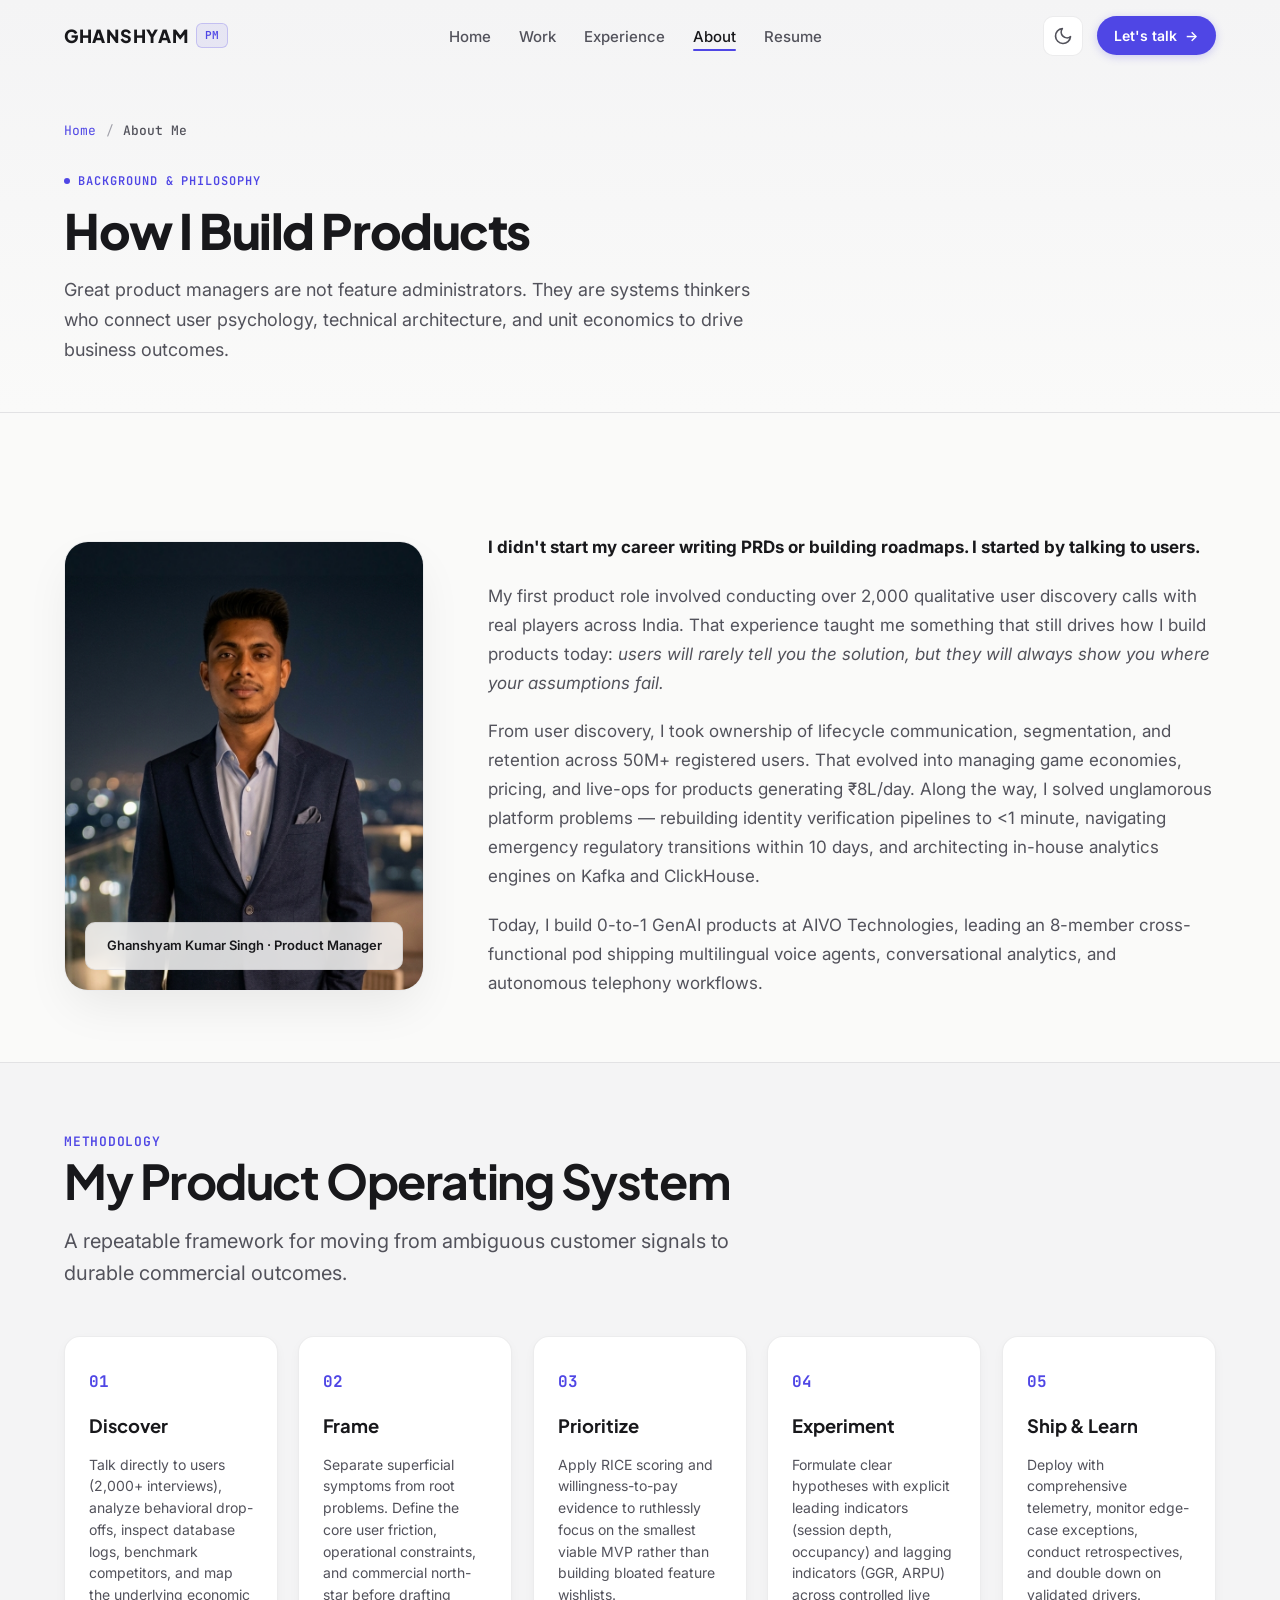
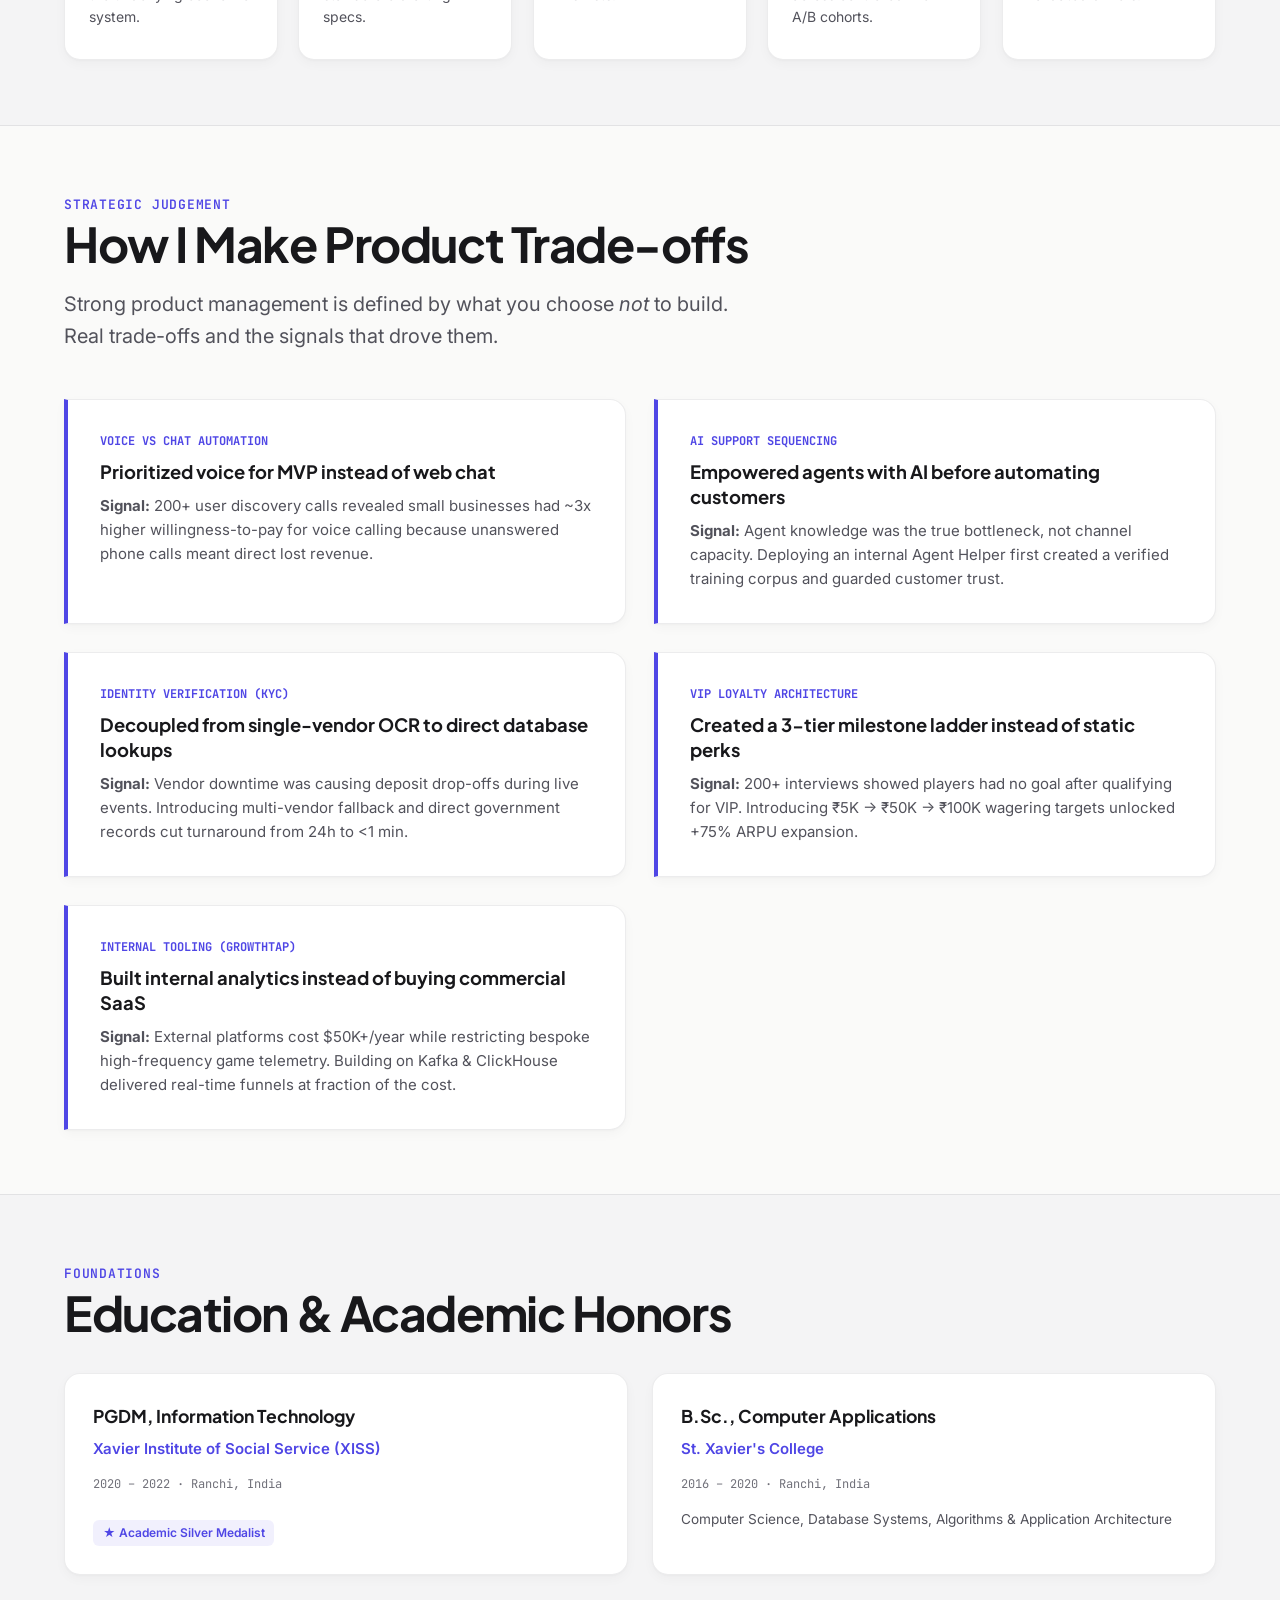
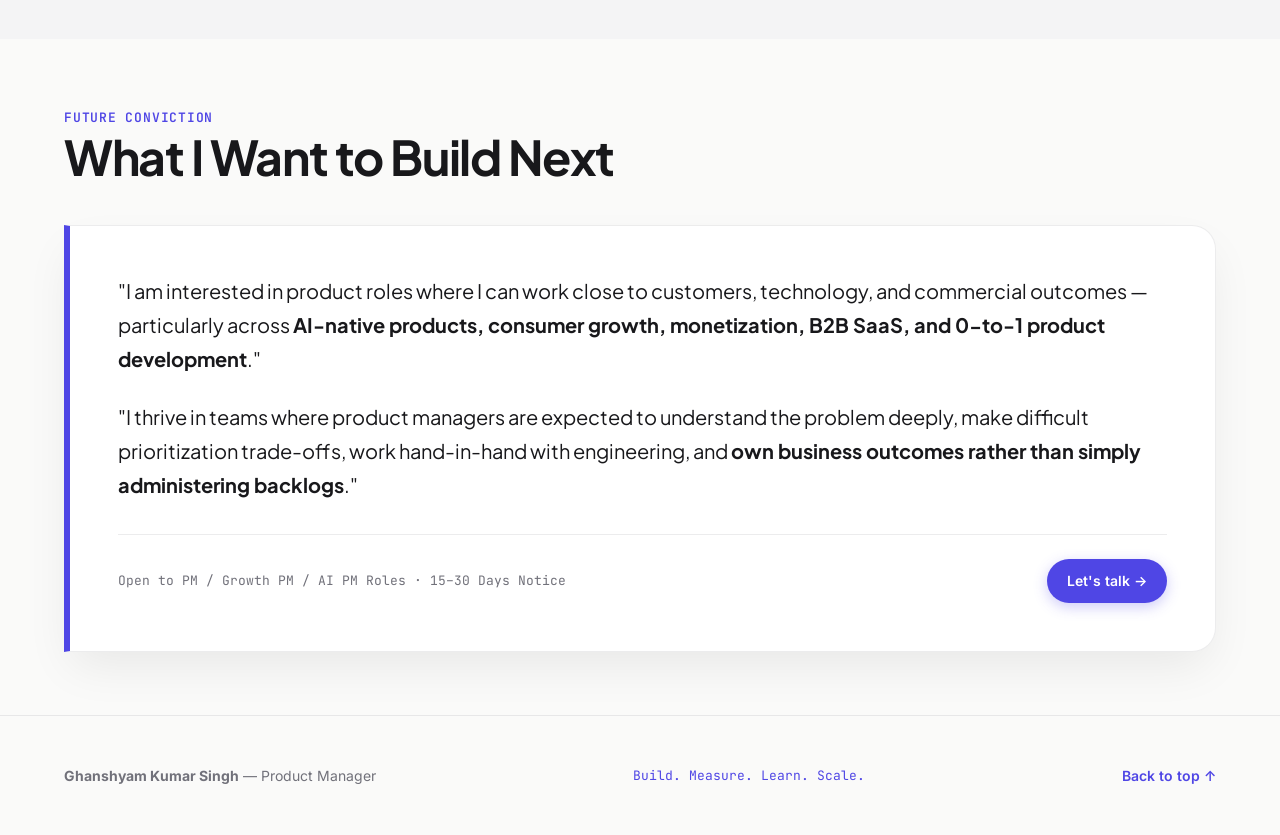
==== commit 642d0a5d: "Fix full device responsiveness across phones, foldables, and tablets" ====
--- a/about.html
+++ b/about.html
@@ -271,8 +271,7 @@
           <h2 class="section-title">Education & Academic Honors</h2>
         </div>
 
-        <div class="edu-skills-grid" style="margin-top: 2.5rem; grid-template-columns: 1fr;">
-          <div class="edu-column" style="display: grid; grid-template-columns: repeat(2, 1fr); gap: 1.5rem;">
+          <div class="edu-column edu-cards-grid">
             
             <div class="edu-card reveal" data-delay="100">
               <h3 class="edu-degree">PGDM, Information Technology</h3>
@@ -293,7 +292,6 @@
             </div>
 
           </div>
-        </div>
       </div>
     </section>
 
--- a/styles.css
+++ b/styles.css
@@ -102,6 +102,8 @@
   scroll-padding-top: calc(var(--header-height) + 16px);
   -webkit-font-smoothing: antialiased;
   -moz-osx-font-smoothing: grayscale;
+  overflow-x: hidden;
+  max-width: 100vw;
 }
 
 body {
@@ -112,12 +114,21 @@
   transition: background-color var(--duration-medium) var(--ease-smooth),
               color var(--duration-medium) var(--ease-smooth);
   overflow-x: hidden;
-}
-
-img {
+  max-width: 100vw;
+  position: relative;
+}
+
+img, svg, video, canvas, iframe {
   max-width: 100%;
   height: auto;
+}
+
+img {
   display: block;
+}
+
+p, h1, h2, h3, h4, h5, h6, span, a, li {
+  overflow-wrap: break-word;
 }
 
 a {
@@ -207,6 +218,14 @@
   padding-right: 1.5rem;
 }
 
+@media (max-width: 480px) {
+  .container,
+  .container-narrow {
+    padding-left: 1rem;
+    padding-right: 1rem;
+  }
+}
+
 section {
   padding: 5.5rem 0;
   position: relative;
@@ -214,7 +233,7 @@
 
 @media (max-width: 768px) {
   section {
-    padding: 3.75rem 0;
+    padding: 3.25rem 0;
   }
 }
 
@@ -382,12 +401,24 @@
   background-color: var(--bg-surface);
 }
 
-@media (max-width: 880px) {
+@media (max-width: 960px) {
   .nav-links {
     display: none;
   }
   .mobile-menu-btn {
     display: flex;
+  }
+}
+
+@media (max-width: 480px) {
+  .header-container {
+    padding: 0 1rem;
+  }
+  .btn-header-cta {
+    display: none;
+  }
+  .brand-logo {
+    font-size: 1rem;
   }
 }
 
@@ -458,16 +489,18 @@
 
 .hero-headline {
   font-family: var(--font-display);
-  font-size: clamp(2.4rem, 4.4vw, 3.8rem);
+  font-size: clamp(1.85rem, 5vw, 3.8rem);
   font-weight: 800;
-  line-height: 1.1;
+  line-height: 1.12;
   letter-spacing: -0.035em;
   color: var(--text-primary);
   margin-bottom: 1.5rem;
+  overflow-wrap: break-word;
+  word-wrap: break-word;
 }
 
 .hero-copy {
-  font-size: clamp(1.0625rem, 1.5vw, 1.2rem);
+  font-size: clamp(1rem, 1.5vw, 1.2rem);
   color: var(--text-secondary);
   line-height: 1.65;
   margin-bottom: 2rem;
@@ -480,6 +513,20 @@
   flex-wrap: wrap;
   gap: 1rem;
   margin-bottom: 1.75rem;
+}
+
+@media (max-width: 480px) {
+  .hero-actions {
+    flex-direction: column;
+    width: 100%;
+    gap: 0.75rem;
+  }
+  .hero-actions .btn-primary,
+  .hero-actions .btn-secondary {
+    width: 100%;
+    justify-content: center;
+    padding: 0.85rem 1.25rem;
+  }
 }
 
 .btn-primary {
@@ -528,6 +575,7 @@
   gap: 1.5rem;
   font-size: 0.875rem;
   color: var(--text-muted);
+  flex-wrap: wrap;
 }
 
 .hero-sublink {
@@ -554,6 +602,30 @@
   display: grid;
   grid-template-columns: repeat(2, 1fr);
   gap: 1.25rem;
+}
+
+@media (max-width: 520px) {
+  .hero-metrics-grid {
+    gap: 0.75rem;
+  }
+  .hero-metric-card {
+    padding: 1.25rem 0.95rem;
+  }
+  .hero-metric-number {
+    font-size: 1.75rem;
+  }
+  .hero-metric-label {
+    font-size: 0.85rem;
+  }
+  .hero-metric-sub {
+    font-size: 0.72rem;
+  }
+}
+
+@media (max-width: 360px) {
+  .hero-metrics-grid {
+    grid-template-columns: 1fr;
+  }
 }
 
 .hero-metric-card {
@@ -580,7 +652,7 @@
 
 .hero-metric-number {
   font-family: var(--font-mono);
-  font-size: clamp(2.2rem, 3.2vw, 3rem);
+  font-size: clamp(2rem, 3vw, 3rem);
   font-weight: 800;
   letter-spacing: -0.04em;
   color: var(--text-primary);
@@ -616,12 +688,28 @@
   font-size: 0.8125rem;
   color: var(--text-secondary);
   box-shadow: var(--card-shadow);
+  flex-wrap: wrap;
+}
+
+@media (max-width: 480px) {
+  .hero-tags-pill {
+    padding: 0.6rem 0.85rem;
+    gap: 0.5rem;
+    font-size: 0.75rem;
+    border-radius: var(--radius-md);
+  }
 }
 
 .hero-tags-pill span {
   display: flex;
   align-items: center;
   gap: 0.75rem;
+}
+
+@media (max-width: 480px) {
+  .hero-tags-pill span {
+    gap: 0.4rem;
+  }
 }
 
 .hero-tags-pill span:not(:last-child)::after {
@@ -1436,18 +1524,21 @@
   background-color: var(--bg-surface);
   border: 1px solid var(--border);
   border-radius: var(--radius-lg);
-  padding: 1.75rem 1.5rem;
+  padding: 1.5rem 1.25rem;
   text-align: center;
   box-shadow: var(--card-shadow);
+  overflow: hidden;
 }
 
 .result-num {
   font-family: var(--font-mono);
-  font-size: 2.25rem;
+  font-size: clamp(1.35rem, 4vw, 2.25rem);
   font-weight: 800;
   color: var(--accent);
-  line-height: 1;
+  line-height: 1.15;
   margin-bottom: 0.5rem;
+  overflow-wrap: break-word;
+  word-break: break-word;
 }
 
 .result-label {
@@ -2631,13 +2722,217 @@
   background-color: var(--accent-light);
 }
 
-@media (max-width: 960px) {
+/* --------------------------------------------------------------------------
+   21. RESPONSIVE COMPONENT ADDITIONS & ADAPTATIONS
+   -------------------------------------------------------------------------- */
+
+/* Work Hub Featured Flagship Cards */
+.work-hub-featured-card {
+  display: grid;
+  grid-template-columns: 1.05fr 1fr;
+  align-items: stretch;
+}
+
+.work-hub-featured-card .telemetry-header-visual,
+.work-hub-featured-card .featured-card-visual {
+  height: 100%;
+  min-height: 280px;
+  border-bottom: none;
+  border-right: 1px solid var(--border);
+}
+
+@media (max-width: 900px) {
+  .work-hub-featured-card {
+    display: flex;
+    flex-direction: column;
+  }
+  .work-hub-featured-card .telemetry-header-visual,
+  .work-hub-featured-card .featured-card-visual {
+    height: 220px;
+    min-height: 220px;
+    border-right: none;
+    border-bottom: 1px solid var(--border);
+  }
+  .work-hub-featured-card .featured-card-content {
+    padding: 1.75rem 1.5rem;
+  }
+}
+
+@media (max-width: 480px) {
+  .work-hub-featured-card .telemetry-header-visual,
+  .work-hub-featured-card .featured-card-visual {
+    height: 180px;
+    min-height: 180px;
+  }
+  .work-hub-featured-card .featured-card-content {
+    padding: 1.25rem 1rem;
+  }
+}
+
+/* Skills Matrix Grid (Experience Page) */
+.skills-matrix-grid {
+  display: grid;
+  grid-template-columns: repeat(2, 1fr);
+  gap: 1.5rem;
+}
+
+@media (max-width: 768px) {
+  .skills-matrix-grid {
+    grid-template-columns: 1fr;
+    gap: 1.25rem;
+  }
+}
+
+/* Education Cards Grid (About Page) */
+.edu-cards-grid {
+  display: grid;
+  grid-template-columns: repeat(2, 1fr);
+  gap: 1.5rem;
+  margin-top: 2rem;
+}
+
+@media (max-width: 768px) {
+  .edu-cards-grid {
+    grid-template-columns: 1fr;
+    gap: 1.25rem;
+  }
+}
+
+/* Experiment Loop Cards Grid (Rocket Skill Case Study) */
+.experiment-cards-grid {
+  display: grid;
+  grid-template-columns: repeat(3, 1fr);
+  gap: 1.25rem;
+  margin: 2rem 0;
+}
+
+@media (max-width: 860px) {
+  .experiment-cards-grid {
+    grid-template-columns: 1fr;
+    gap: 1rem;
+  }
+}
+
+/* Tablet & Mobile Case Study Deep-Dive Layout */
+@media (max-width: 1024px) {
   .case-study-article-layout {
     grid-template-columns: 1fr;
+    gap: 2rem;
   }
   .case-study-sidebar {
     position: static;
     margin-bottom: 2rem;
-  }
-}
-
+    padding: 1.25rem;
+  }
+  .toc-list {
+    display: flex;
+    flex-direction: row;
+    flex-wrap: wrap;
+    gap: 0.5rem;
+  }
+  .toc-link {
+    background-color: var(--bg-secondary);
+    padding: 0.4rem 0.75rem;
+    border-radius: var(--radius-sm);
+    font-size: 0.8125rem;
+  }
+}
+
+/* Mobile Contact Actions & 1-Click Copy Email */
+.copy-email-btn {
+  display: inline-flex;
+  align-items: center;
+  gap: 0.6rem;
+  padding: 0.95rem 1.6rem;
+  font-size: 0.9375rem;
+}
+
+.email-btn-text-short {
+  display: none;
+}
+
+@media (max-width: 600px) {
+  .contact-actions {
+    flex-direction: column;
+    width: 100%;
+    align-items: stretch;
+  }
+  .contact-actions .btn-primary,
+  .contact-actions .btn-secondary,
+  .copy-email-btn {
+    width: 100%;
+    justify-content: center;
+    text-align: center;
+    padding: 0.85rem 1rem;
+    font-size: 0.875rem;
+  }
+  .email-btn-text-full {
+    display: none;
+  }
+  .email-btn-text-short {
+    display: inline;
+  }
+  .footer-content {
+    flex-direction: column;
+    text-align: center;
+    gap: 0.75rem;
+  }
+}
+
+/* Floating Navigation & Toast Positioning on Mobile */
+@media (max-width: 768px) {
+  .floating-nav-pill {
+    bottom: 1.25rem;
+    left: 50%;
+    transform: translateX(-50%) translateY(20px);
+    width: auto;
+    max-width: calc(100vw - 2rem);
+    justify-content: center;
+  }
+  .floating-nav-pill.visible {
+    transform: translateX(-50%) translateY(0);
+  }
+
+  .toast-notification {
+    bottom: 1.5rem;
+    right: 50%;
+    transform: translateX(50%) translateY(20px);
+    max-width: calc(100vw - 2rem);
+    text-align: center;
+    justify-content: center;
+    white-space: normal;
+  }
+  .toast-notification.show {
+    transform: translateX(50%) translateY(0);
+  }
+}
+
+/* Extra Protection for Foldables & Narrow Screens (320px - 360px) */
+@media (max-width: 360px) {
+  .container, .container-narrow {
+    padding-left: 0.75rem;
+    padding-right: 0.75rem;
+  }
+  .hero-headline {
+    font-size: 1.65rem;
+  }
+  .subpage-title {
+    font-size: 1.6rem;
+  }
+  .compact-card {
+    padding: 1.15rem 0.85rem;
+  }
+  .what-card {
+    padding: 1.25rem 0.85rem;
+  }
+  .number-card {
+    padding: 1.5rem 1rem;
+  }
+  .featured-card-content {
+    padding: 1.25rem 0.85rem;
+  }
+  .experience-item {
+    padding: 1.25rem 1rem;
+  }
+}
+
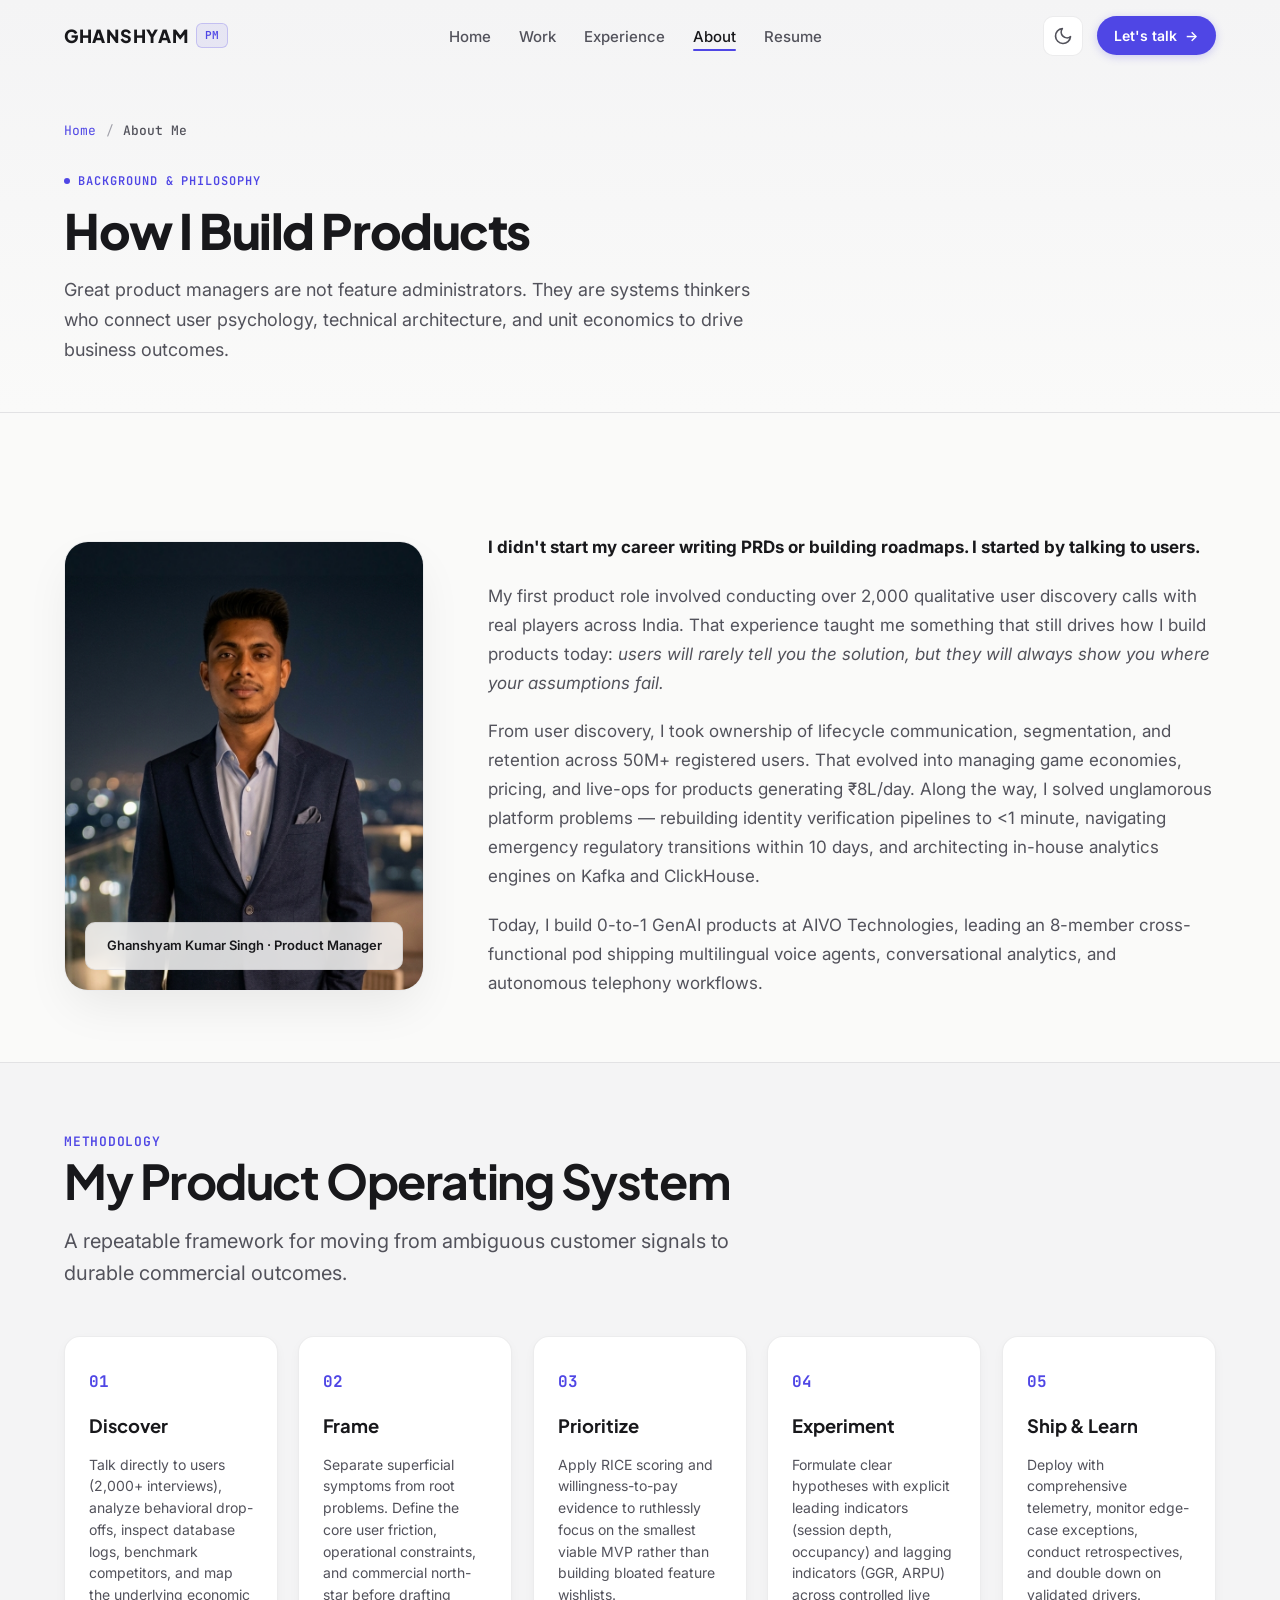
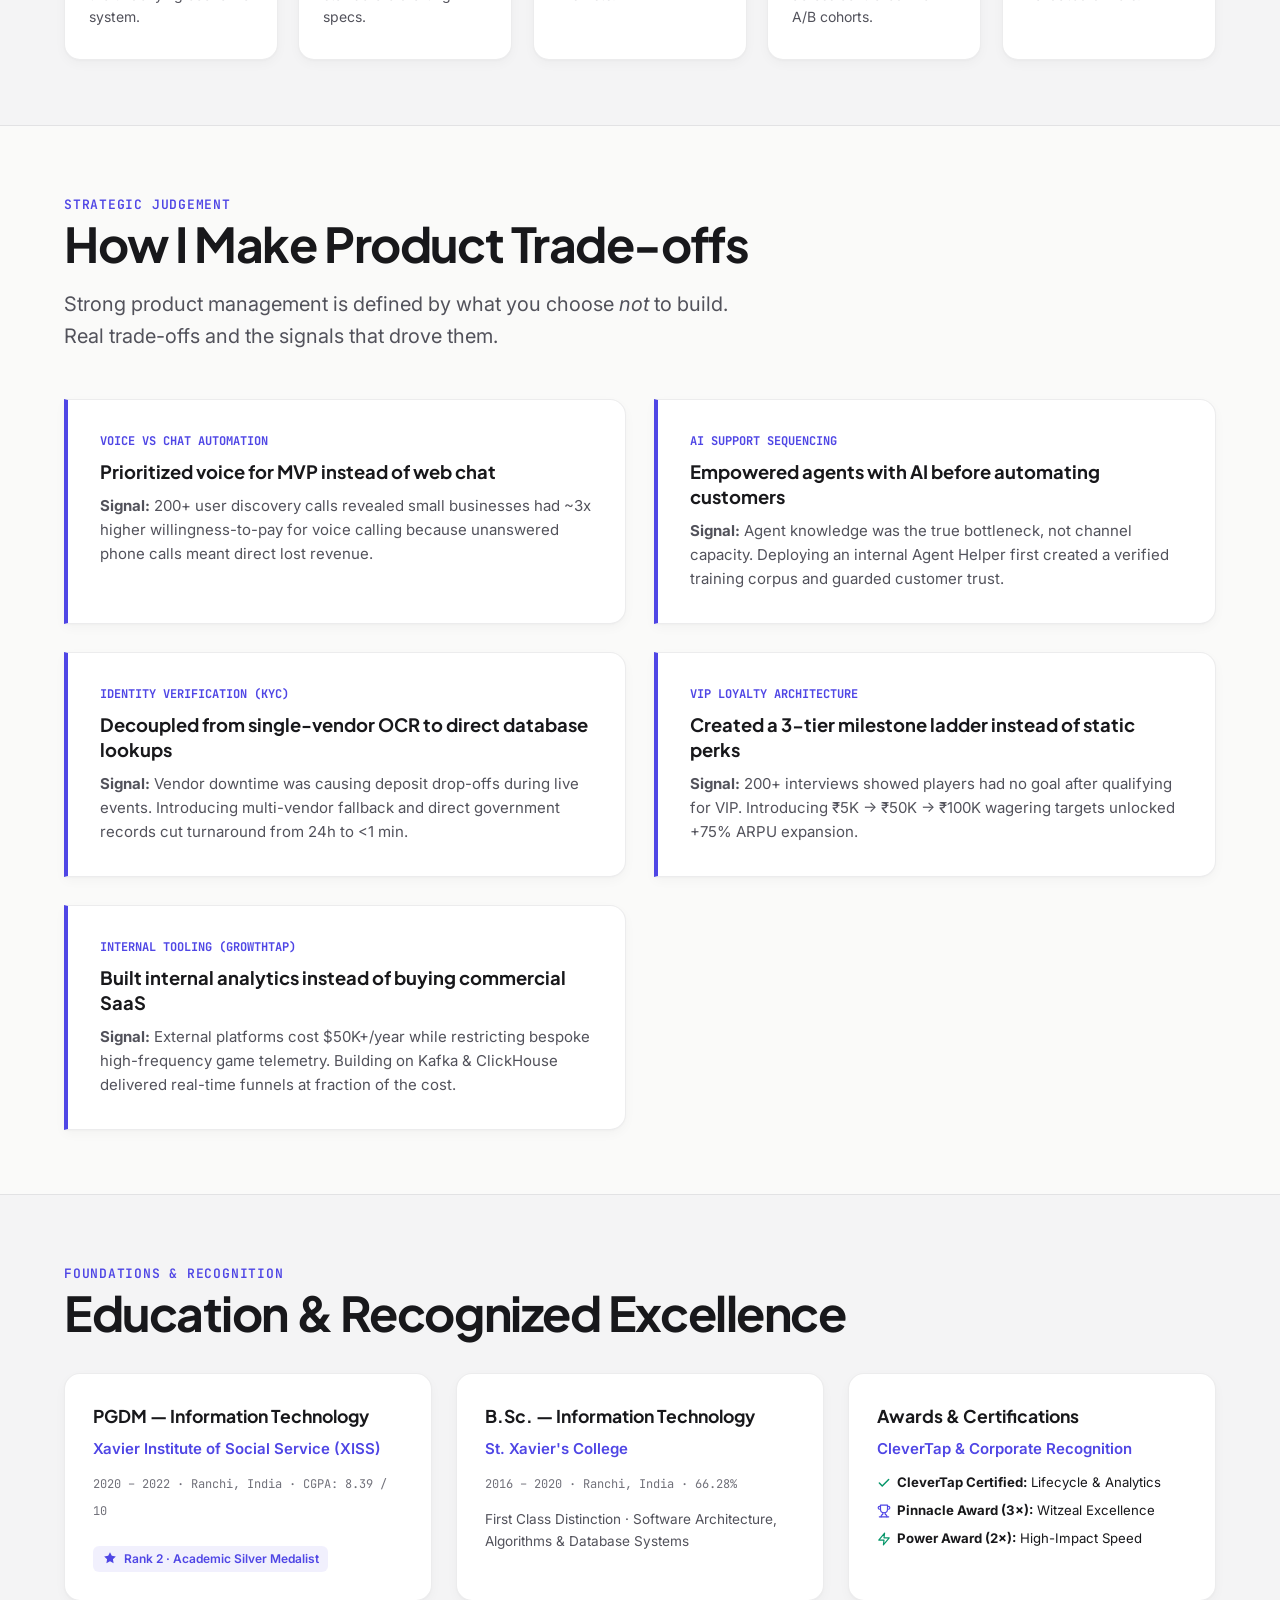
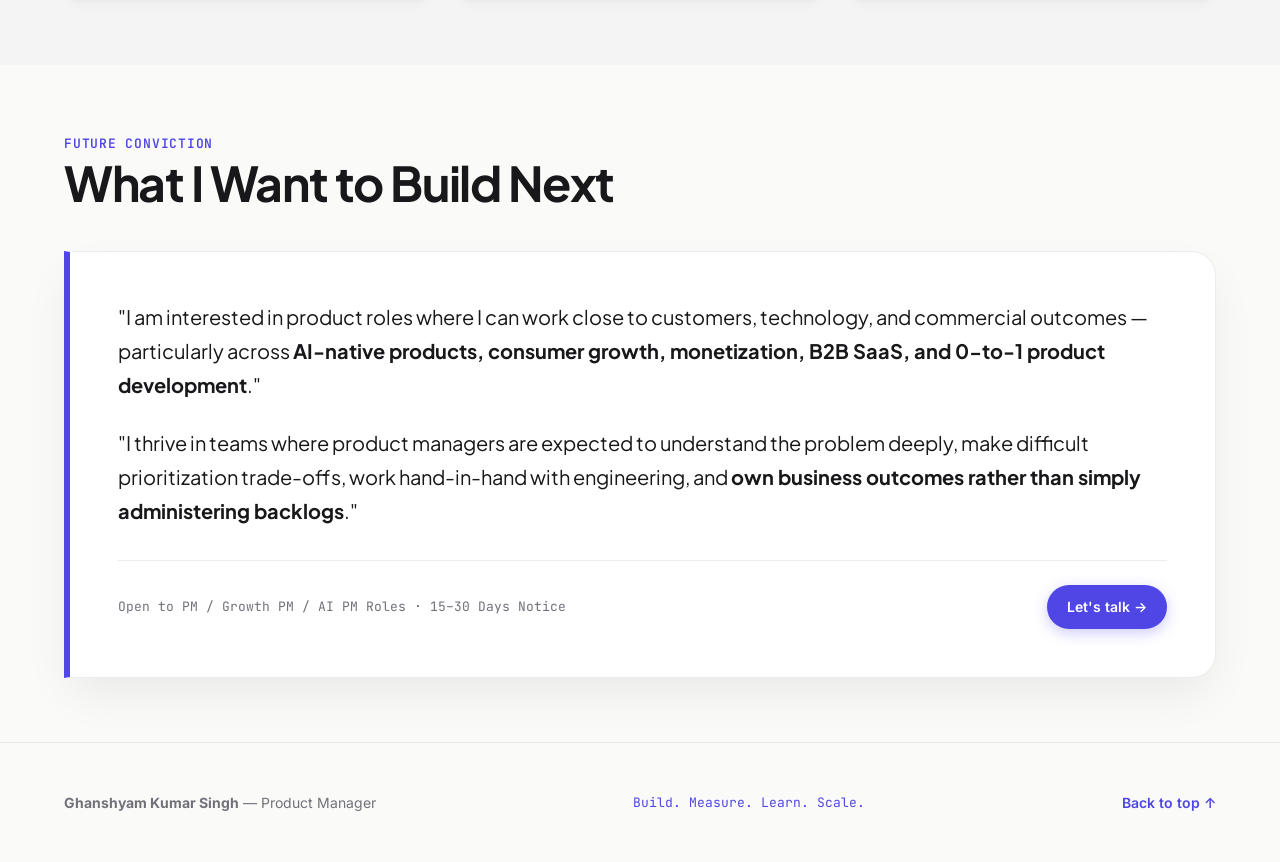
==== commit aeadc144: "Revert hero section to profile image on left and name on right; sync all portfolio pages with latest" ====
--- a/about.html
+++ b/about.html
@@ -76,7 +76,7 @@
   <div id="mobile-overlay" class="mobile-overlay" aria-hidden="true">
     <div style="display: flex; justify-content: space-between; align-items: center; margin-bottom: 2rem;">
       <span class="brand-logo">GHANSHYAM</span>
-      <button class="close-mobile-menu" aria-label="Close menu" style="font-size: 1.5rem; color: var(--text-primary);">✕</button>
+      <button class="close-mobile-menu" aria-label="Close menu" style="color: var(--text-primary); cursor: pointer; padding: 0.5rem; display: flex; align-items: center; justify-content: center;"><svg width="22" height="22" viewBox="0 0 24 24" fill="none" stroke="currentColor" stroke-width="2" stroke-linecap="round" stroke-linejoin="round"><line x1="18" y1="6" x2="6" y2="18"></line><line x1="6" y1="6" x2="18" y2="18"></line></svg></button>
     </div>
     <ul class="mobile-nav-list">
       <li><a href="index.html" class="mobile-nav-link">Home <span>→</span></a></li>
@@ -267,31 +267,50 @@
     <section class="education-skills-section" style="padding: 4rem 0; background-color: var(--bg-secondary); border-top: 1px solid var(--border);">
       <div class="container">
         <div class="reveal">
-          <span class="section-tag">Foundations</span>
-          <h2 class="section-title">Education & Academic Honors</h2>
-        </div>
-
-          <div class="edu-column edu-cards-grid">
-            
-            <div class="edu-card reveal" data-delay="100">
-              <h3 class="edu-degree">PGDM, Information Technology</h3>
-              <div class="edu-institution">Xavier Institute of Social Service (XISS)</div>
-              <span class="edu-period">2020 – 2022 · Ranchi, India</span>
-              <div style="margin-top: 0.75rem;">
-                <span class="edu-honor">★ Academic Silver Medalist</span>
+          <span class="section-tag">Foundations & Recognition</span>
+          <h2 class="section-title">Education & Recognized Excellence</h2>
+        </div>
+
+        <div class="edu-column edu-cards-grid" style="grid-template-columns: repeat(auto-fit, minmax(280px, 1fr));">
+          
+          <div class="edu-card reveal" data-delay="100">
+            <h3 class="edu-degree">PGDM — Information Technology</h3>
+            <div class="edu-institution">Xavier Institute of Social Service (XISS)</div>
+            <span class="edu-period">2020 – 2022 · Ranchi, India · CGPA: 8.39 / 10</span>
+            <div style="margin-top: 0.75rem;">
+              <span class="edu-honor"><svg width="14" height="14" viewBox="0 0 24 24" fill="currentColor" stroke="none" style="vertical-align: -2px; margin-right: 4px; color: var(--accent);"><polygon points="12 2 15.09 8.26 22 9.27 17 14.14 18.18 21.02 12 17.77 5.82 21.02 7 14.14 2 9.27 8.91 8.26 12 2"></polygon></svg> Rank 2 · Academic Silver Medalist</span>
+            </div>
+          </div>
+
+          <div class="edu-card reveal" data-delay="150">
+            <h3 class="edu-degree">B.Sc. — Information Technology</h3>
+            <div class="edu-institution">St. Xavier's College</div>
+            <span class="edu-period">2016 – 2020 · Ranchi, India · 66.28%</span>
+            <div style="margin-top: 0.75rem; color: var(--text-secondary); font-size: 0.85rem;">
+              First Class Distinction · Software Architecture, Algorithms & Database Systems
+            </div>
+          </div>
+
+          <div class="edu-card reveal" data-delay="200">
+            <h3 class="edu-degree">Awards & Certifications</h3>
+            <div class="edu-institution">CleverTap & Corporate Recognition</div>
+            <div style="margin-top: 0.65rem; display: flex; flex-direction: column; gap: 0.4rem; font-size: 0.825rem;">
+              <div style="display: flex; align-items: center; gap: 0.4rem;">
+                <svg width="14" height="14" viewBox="0 0 24 24" fill="none" stroke="var(--accent-emerald)" stroke-width="2.5" stroke-linecap="round" stroke-linejoin="round"><polyline points="20 6 9 17 4 12"></polyline></svg>
+                <span><strong>CleverTap Certified:</strong> Lifecycle & Analytics</span>
+              </div>
+              <div style="display: flex; align-items: center; gap: 0.4rem;">
+                <svg width="14" height="14" viewBox="0 0 24 24" fill="none" stroke="var(--accent)" stroke-width="2" stroke-linecap="round" stroke-linejoin="round"><path d="M6 9H4.5a2.5 2.5 0 0 1 0-5H6"></path><path d="M18 9h1.5a2.5 2.5 0 0 0 0-5H18"></path><path d="M4 22h16"></path><path d="M10 14.66V17c0 .55-.47.98-.97 1.21C7.85 18.75 7 20.24 7 22"></path><path d="M14 14.66V17c0 .55.47.98.97 1.21C16.15 18.75 17 20.24 17 22"></path><path d="M18 2H6v7a6 6 0 0 0 12 0V2z"></path></svg>
+                <span><strong>Pinnacle Award (3×):</strong> Witzeal Excellence</span>
+              </div>
+              <div style="display: flex; align-items: center; gap: 0.4rem;">
+                <svg width="14" height="14" viewBox="0 0 24 24" fill="none" stroke="var(--accent-emerald)" stroke-width="2" stroke-linecap="round" stroke-linejoin="round"><polygon points="13 2 3 14 12 14 11 22 21 10 12 10 13 2"></polygon></svg>
+                <span><strong>Power Award (2×):</strong> High-Impact Speed</span>
               </div>
             </div>
-
-            <div class="edu-card reveal" data-delay="150">
-              <h3 class="edu-degree">B.Sc., Computer Applications</h3>
-              <div class="edu-institution">St. Xavier's College</div>
-              <span class="edu-period">2016 – 2020 · Ranchi, India</span>
-              <div style="margin-top: 0.75rem; color: var(--text-secondary); font-size: 0.85rem;">
-                Computer Science, Database Systems, Algorithms & Application Architecture
-              </div>
-            </div>
-
-          </div>
+          </div>
+
+        </div>
       </div>
     </section>
 
--- a/styles.css
+++ b/styles.css
@@ -2728,42 +2728,21 @@
 
 /* Work Hub Featured Flagship Cards */
 .work-hub-featured-card {
-  display: grid;
-  grid-template-columns: 1.05fr 1fr;
-  align-items: stretch;
-}
-
-.work-hub-featured-card .telemetry-header-visual,
-.work-hub-featured-card .featured-card-visual {
-  height: 100%;
-  min-height: 280px;
-  border-bottom: none;
-  border-right: 1px solid var(--border);
+  display: flex;
+  flex-direction: column;
+}
+
+.work-hub-featured-card .featured-card-content {
+  padding: 2.25rem 2rem;
 }
 
 @media (max-width: 900px) {
-  .work-hub-featured-card {
-    display: flex;
-    flex-direction: column;
-  }
-  .work-hub-featured-card .telemetry-header-visual,
-  .work-hub-featured-card .featured-card-visual {
-    height: 220px;
-    min-height: 220px;
-    border-right: none;
-    border-bottom: 1px solid var(--border);
-  }
   .work-hub-featured-card .featured-card-content {
     padding: 1.75rem 1.5rem;
   }
 }
 
 @media (max-width: 480px) {
-  .work-hub-featured-card .telemetry-header-visual,
-  .work-hub-featured-card .featured-card-visual {
-    height: 180px;
-    min-height: 180px;
-  }
   .work-hub-featured-card .featured-card-content {
     padding: 1.25rem 1rem;
   }
@@ -2936,3 +2915,1835 @@
   }
 }
 
+/* --------------------------------------------------------------------------
+   22. CASE STUDY ENHANCEMENTS: DECISION MATRIX & PIVOT PIPELINE
+   -------------------------------------------------------------------------- */
+
+/* Responsive Decision Matrix Table */
+.decision-table-wrapper {
+  width: 100%;
+  overflow-x: auto;
+  -webkit-overflow-scrolling: touch;
+  margin: 2rem 0;
+  border-radius: var(--radius-lg);
+  border: 1px solid var(--border);
+  background-color: var(--bg-surface);
+  box-shadow: var(--card-shadow);
+}
+
+.pm-matrix-table {
+  width: 100%;
+  border-collapse: collapse;
+  text-align: left;
+  font-size: 0.9375rem;
+  min-width: 620px;
+}
+
+.pm-matrix-table th {
+  background-color: var(--bg-secondary);
+  color: var(--text-primary);
+  font-family: var(--font-display);
+  font-weight: 700;
+  padding: 1rem 1.25rem;
+  border-bottom: 2px solid var(--border);
+  font-size: 0.8125rem;
+  text-transform: uppercase;
+  letter-spacing: 0.05em;
+}
+
+.pm-matrix-table td {
+  padding: 1.15rem 1.25rem;
+  border-bottom: 1px solid var(--border);
+  color: var(--text-secondary);
+  line-height: 1.55;
+  vertical-align: top;
+}
+
+.pm-matrix-table tr:last-child td {
+  border-bottom: none;
+}
+
+.pm-matrix-table td strong {
+  color: var(--text-primary);
+  font-weight: 600;
+}
+
+.pm-matrix-table tr:hover td {
+  background-color: var(--accent-light);
+}
+
+/* 0→1 Hypothesis & Pivot Progression Pipeline */
+.pivot-pipeline {
+  display: flex;
+  flex-direction: column;
+  gap: 0.85rem;
+  margin: 1.75rem 0;
+}
+
+.pivot-step {
+  display: flex;
+  align-items: flex-start;
+  gap: 1.1rem;
+  background-color: var(--bg-surface);
+  border: 1px solid var(--border);
+  border-radius: var(--radius-md);
+  padding: 1.15rem 1.25rem;
+  box-shadow: var(--card-shadow);
+  transition: transform var(--duration-fast) var(--ease-smooth),
+              border-color var(--duration-fast) var(--ease-smooth);
+}
+
+.pivot-step:hover {
+  transform: translateX(4px);
+  border-color: var(--accent-border);
+}
+
+.pivot-num {
+  font-family: var(--font-mono);
+  font-size: 0.75rem;
+  font-weight: 800;
+  color: var(--accent);
+  background-color: var(--accent-light);
+  padding: 0.3rem 0.65rem;
+  border-radius: var(--radius-sm);
+  flex-shrink: 0;
+  text-transform: uppercase;
+}
+
+.pivot-content {
+  flex-grow: 1;
+}
+
+.pivot-title {
+  font-family: var(--font-display);
+  font-size: 1.05rem;
+  font-weight: 700;
+  color: var(--text-primary);
+  line-height: 1.35;
+}
+
+.pivot-desc {
+  font-size: 0.875rem;
+  color: var(--text-secondary);
+  margin-top: 0.35rem;
+  line-height: 1.5;
+}
+
+/* Comparison Cards: AI that Answers vs AI that Acts */
+.philosophy-grid {
+  display: grid;
+  grid-template-columns: repeat(2, 1fr);
+  gap: 1.5rem;
+  margin: 2rem 0;
+}
+
+.philosophy-box {
+  background-color: var(--bg-surface);
+  border: 1px solid var(--border);
+  border-radius: var(--radius-lg);
+  padding: 1.75rem 1.5rem;
+  box-shadow: var(--card-shadow);
+}
+
+.philosophy-box.reactive {
+  border-top: 4px solid var(--text-muted);
+}
+
+.philosophy-box.proactive {
+  border-top: 4px solid var(--accent);
+  background-color: var(--accent-light);
+}
+
+.philosophy-title {
+  font-family: var(--font-display);
+  font-size: 1.05rem;
+  font-weight: 700;
+  color: var(--text-primary);
+  margin-bottom: 0.75rem;
+  display: flex;
+  align-items: center;
+  gap: 0.5rem;
+}
+
+.philosophy-prompt {
+  font-family: var(--font-mono);
+  font-size: 0.8125rem;
+  background-color: var(--bg-primary);
+  border: 1px solid var(--border);
+  border-radius: var(--radius-sm);
+  padding: 0.75rem 1rem;
+  color: var(--text-secondary);
+  margin-bottom: 0.75rem;
+  line-height: 1.45;
+}
+
+.philosophy-note {
+  font-size: 0.85rem;
+  color: var(--text-secondary);
+  line-height: 1.5;
+}
+
+@media (max-width: 680px) {
+  .philosophy-grid {
+    grid-template-columns: 1fr;
+  }
+}
+
+/* --------------------------------------------------------------------------
+   23. GRAPHICAL & INFOGRAPHIC CASE STUDY COMPONENTS (Recruiter-First)
+   -------------------------------------------------------------------------- */
+
+/* Executive Recruiter Brief Card */
+.executive-brief-card {
+  background: linear-gradient(135deg, var(--bg-surface) 0%, var(--bg-secondary) 100%);
+  border: 1px solid var(--accent-border);
+  border-radius: var(--radius-xl);
+  padding: 2rem;
+  margin-bottom: 2.5rem;
+  box-shadow: var(--card-shadow-elevated);
+  position: relative;
+  overflow: hidden;
+}
+
+.executive-brief-card::before {
+  content: '';
+  position: absolute;
+  top: 0;
+  left: 0;
+  right: 0;
+  height: 4px;
+  background: linear-gradient(90deg, var(--accent) 0%, var(--accent-emerald) 100%);
+}
+
+.brief-badge {
+  display: inline-flex;
+  align-items: center;
+  gap: 0.5rem;
+  font-family: var(--font-mono);
+  font-size: 0.75rem;
+  font-weight: 700;
+  text-transform: uppercase;
+  letter-spacing: 0.06em;
+  color: var(--accent);
+  background-color: var(--accent-light);
+  padding: 0.35rem 0.75rem;
+  border-radius: var(--radius-full);
+  margin-bottom: 1.25rem;
+}
+
+.brief-grid {
+  display: grid;
+  grid-template-columns: repeat(3, 1fr);
+  gap: 1.25rem;
+  margin: 1.5rem 0 1.25rem;
+}
+
+.brief-col {
+  background-color: var(--bg-surface);
+  border: 1px solid var(--border);
+  border-radius: var(--radius-md);
+  padding: 1.25rem;
+}
+
+.brief-col-label {
+  font-family: var(--font-mono);
+  font-size: 0.72rem;
+  font-weight: 700;
+  text-transform: uppercase;
+  color: var(--accent);
+  margin-bottom: 0.4rem;
+}
+
+.brief-col-text {
+  font-size: 0.9rem;
+  color: var(--text-primary);
+  line-height: 1.45;
+  font-weight: 500;
+}
+
+.brief-superpower-row {
+  display: flex;
+  align-items: center;
+  flex-wrap: wrap;
+  gap: 0.5rem;
+  margin-top: 1.25rem;
+  padding-top: 1.25rem;
+  border-top: 1px solid var(--border);
+}
+
+.brief-superpower-label {
+  font-family: var(--font-mono);
+  font-size: 0.75rem;
+  font-weight: 700;
+  color: var(--text-muted);
+  text-transform: uppercase;
+  margin-right: 0.5rem;
+}
+
+.pm-mindset-pill {
+  font-family: var(--font-mono);
+  font-size: 0.75rem;
+  font-weight: 600;
+  padding: 0.3rem 0.65rem;
+  border-radius: var(--radius-full);
+  background-color: var(--bg-surface);
+  border: 1px solid var(--border);
+  color: var(--text-secondary);
+  display: inline-flex;
+  align-items: center;
+  gap: 0.35rem;
+}
+
+.pm-mindset-pill.highlight {
+  border-color: var(--accent);
+  color: var(--accent);
+  background-color: var(--accent-light);
+}
+
+@media (max-width: 768px) {
+  .brief-grid {
+    grid-template-columns: 1fr;
+    gap: 0.85rem;
+  }
+  .executive-brief-card {
+    padding: 1.5rem 1.25rem;
+  }
+}
+
+/* Visual Infographic Stepper */
+.visual-stepper {
+  display: grid;
+  grid-template-columns: repeat(4, 1fr);
+  gap: 1rem;
+  margin: 2rem 0;
+  position: relative;
+}
+
+.step-card {
+  background-color: var(--bg-surface);
+  border: 1px solid var(--border);
+  border-radius: var(--radius-lg);
+  padding: 1.25rem 1rem;
+  display: flex;
+  flex-direction: column;
+  box-shadow: var(--card-shadow);
+  position: relative;
+  transition: transform var(--duration-fast) var(--ease-smooth);
+}
+
+.step-card:hover {
+  transform: translateY(-3px);
+  border-color: var(--accent-border);
+}
+
+.step-badge-num {
+  font-family: var(--font-mono);
+  font-size: 0.75rem;
+  font-weight: 800;
+  color: var(--accent);
+  background-color: var(--accent-light);
+  padding: 0.2rem 0.5rem;
+  border-radius: var(--radius-sm);
+  display: inline-block;
+  margin-bottom: 0.75rem;
+  align-self: flex-start;
+}
+
+.step-metric-highlight {
+  font-family: var(--font-mono);
+  font-size: 1.25rem;
+  font-weight: 800;
+  color: var(--text-primary);
+  margin-bottom: 0.35rem;
+}
+
+.step-title {
+  font-family: var(--font-display);
+  font-size: 0.95rem;
+  font-weight: 700;
+  color: var(--text-primary);
+  margin-bottom: 0.4rem;
+}
+
+.step-desc {
+  font-size: 0.8rem;
+  color: var(--text-secondary);
+  line-height: 1.45;
+}
+
+@media (max-width: 900px) {
+  .visual-stepper {
+    grid-template-columns: repeat(2, 1fr);
+  }
+}
+
+@media (max-width: 480px) {
+  .visual-stepper {
+    grid-template-columns: 1fr;
+  }
+}
+
+/* High-Contrast Before vs After Infographic */
+.contrast-infographic-grid {
+  display: grid;
+  grid-template-columns: 1fr 1fr;
+  gap: 1.5rem;
+  margin: 2rem 0;
+}
+
+.contrast-panel {
+  border-radius: var(--radius-lg);
+  padding: 1.75rem 1.5rem;
+  box-shadow: var(--card-shadow);
+  display: flex;
+  flex-direction: column;
+  justify-content: space-between;
+}
+
+.contrast-panel.before {
+  background-color: var(--bg-surface);
+  border: 1px solid var(--border);
+  border-top: 4px solid #EF4444;
+}
+
+.contrast-panel.after {
+  background: linear-gradient(135deg, var(--bg-surface) 0%, rgba(16, 185, 129, 0.05) 100%);
+  border: 1px solid rgba(16, 185, 129, 0.3);
+  border-top: 4px solid var(--accent-emerald);
+}
+
+.contrast-tag {
+  font-family: var(--font-mono);
+  font-size: 0.75rem;
+  font-weight: 800;
+  text-transform: uppercase;
+  letter-spacing: 0.05em;
+  margin-bottom: 0.75rem;
+  display: flex;
+  align-items: center;
+  gap: 0.4rem;
+}
+
+.contrast-tag.danger { color: #EF4444; }
+.contrast-tag.success { color: var(--accent-emerald); }
+
+.contrast-headline {
+  font-family: var(--font-display);
+  font-size: 1.15rem;
+  font-weight: 700;
+  color: var(--text-primary);
+  margin-bottom: 0.75rem;
+  line-height: 1.35;
+}
+
+.contrast-list {
+  list-style: none;
+  display: flex;
+  flex-direction: column;
+  gap: 0.5rem;
+  font-size: 0.875rem;
+  color: var(--text-secondary);
+  line-height: 1.5;
+  margin-bottom: 1.25rem;
+}
+
+.contrast-list li {
+  position: relative;
+  padding-left: 1.25rem;
+}
+
+.contrast-panel.before .contrast-list li::before {
+  content: '✕';
+  position: absolute;
+  left: 0;
+  color: #EF4444;
+  font-weight: 700;
+}
+
+.contrast-panel.after .contrast-list li::before {
+  content: '✓';
+  position: absolute;
+  left: 0;
+  color: var(--accent-emerald);
+  font-weight: 700;
+}
+
+.contrast-metric-badge {
+  font-family: var(--font-mono);
+  font-size: 0.85rem;
+  font-weight: 700;
+  padding: 0.5rem 0.85rem;
+  border-radius: var(--radius-sm);
+  display: inline-block;
+  text-align: center;
+}
+
+.contrast-panel.before .contrast-metric-badge {
+  background-color: rgba(239, 68, 68, 0.1);
+  color: #DC2626;
+  border: 1px solid rgba(239, 68, 68, 0.2);
+}
+
+.contrast-panel.after .contrast-metric-badge {
+  background-color: rgba(16, 185, 129, 0.1);
+  color: var(--accent-emerald);
+  border: 1px solid rgba(16, 185, 129, 0.3);
+}
+
+@media (max-width: 768px) {
+  .contrast-infographic-grid {
+    grid-template-columns: 1fr;
+    gap: 1rem;
+  }
+}
+
+/* Cyclic Flywheel Infographic */
+.flywheel-container {
+  background-color: var(--bg-surface);
+  border: 1px solid var(--border);
+  border-radius: var(--radius-xl);
+  padding: 2rem;
+  margin: 2rem 0;
+  box-shadow: var(--card-shadow);
+}
+
+.flywheel-heading {
+  font-family: var(--font-display);
+  font-size: 1.1rem;
+  font-weight: 700;
+  color: var(--text-primary);
+  margin-bottom: 0.5rem;
+}
+
+.flywheel-sub {
+  font-size: 0.875rem;
+  color: var(--text-secondary);
+  margin-bottom: 1.5rem;
+}
+
+.flywheel-steps-grid {
+  display: grid;
+  grid-template-columns: repeat(4, 1fr);
+  gap: 1rem;
+}
+
+.flywheel-node {
+  background-color: var(--bg-secondary);
+  border: 1px solid var(--border);
+  border-radius: var(--radius-md);
+  padding: 1.25rem 1rem;
+  text-align: center;
+  position: relative;
+}
+
+.flywheel-node:not(:last-child)::after {
+  content: '→';
+  position: absolute;
+  right: -0.85rem;
+  top: 50%;
+  transform: translateY(-50%);
+  color: var(--accent);
+  font-weight: 700;
+  font-size: 1.2rem;
+  z-index: 2;
+}
+
+.flywheel-icon {
+  font-size: 1.5rem;
+  margin-bottom: 0.5rem;
+}
+
+.flywheel-node-title {
+  font-family: var(--font-display);
+  font-size: 0.875rem;
+  font-weight: 700;
+  color: var(--text-primary);
+  margin-bottom: 0.3rem;
+}
+
+.flywheel-node-desc {
+  font-size: 0.75rem;
+  color: var(--text-muted);
+  line-height: 1.4;
+}
+
+@media (max-width: 860px) {
+  .flywheel-steps-grid {
+    grid-template-columns: repeat(2, 1fr);
+    gap: 1.25rem;
+  }
+  .flywheel-node:not(:last-child)::after {
+    display: none;
+  }
+}
+
+@media (max-width: 480px) {
+  .flywheel-steps-grid {
+    grid-template-columns: 1fr;
+  }
+}
+
+
+/* ==========================================================================
+   19. PICTORIAL & GRAPHICAL PORTFOLIO ENHANCEMENTS
+   ========================================================================== */
+
+/* Hero Impact Console */
+.hero-impact-console {
+  display: flex;
+  flex-direction: column;
+  gap: 0.65rem;
+  margin-top: 1.25rem;
+  width: 100%;
+}
+
+.impact-console-item {
+  display: flex;
+  align-items: center;
+  gap: 0.75rem;
+  background-color: var(--bg-surface);
+  border: 1px solid var(--border);
+  border-radius: var(--radius-md);
+  padding: 0.65rem 0.95rem;
+  box-shadow: 0 1px 3px rgba(0,0,0,0.03);
+  transition: all 0.25s var(--ease-smooth);
+}
+
+.impact-console-item:hover {
+  border-color: var(--accent);
+  transform: translateX(4px);
+  background-color: var(--bg-secondary);
+}
+
+.impact-console-icon {
+  font-size: 1.15rem;
+  display: flex;
+  align-items: center;
+  justify-content: center;
+  width: 28px;
+  height: 28px;
+  border-radius: 6px;
+  background: var(--bg-secondary);
+  border: 1px solid var(--border);
+  flex-shrink: 0;
+}
+
+.impact-console-text {
+  display: flex;
+  flex-direction: column;
+  line-height: 1.25;
+}
+
+.impact-console-title {
+  font-family: var(--font-display);
+  font-size: 0.8125rem;
+  font-weight: 700;
+  color: var(--text-primary);
+}
+
+.impact-console-sub {
+  font-family: var(--font-mono);
+  font-size: 0.72rem;
+  color: var(--text-muted);
+}
+
+/* Tier Ladder Progression Diagram (VIP Club) */
+.tier-ladder-diagram {
+  background: var(--bg-secondary);
+  border: 1px solid var(--border);
+  border-radius: var(--radius-md);
+  padding: 0.85rem 1rem;
+  margin-bottom: 1.2rem;
+  display: flex;
+  flex-direction: column;
+  gap: 0.6rem;
+}
+
+.tier-ladder-steps {
+  display: flex;
+  align-items: center;
+  justify-content: space-between;
+  gap: 0.4rem;
+}
+
+.tier-step {
+  flex: 1;
+  background: var(--bg-surface);
+  border: 1px solid var(--border);
+  border-radius: var(--radius-sm);
+  padding: 0.5rem 0.6rem;
+  text-align: center;
+  transition: all 0.2s ease;
+}
+
+.tier-step.highlight {
+  border-color: var(--accent);
+  background: rgba(37, 99, 235, 0.04);
+}
+
+.tier-step-name {
+  font-family: var(--font-display);
+  font-size: 0.75rem;
+  font-weight: 700;
+  color: var(--text-primary);
+}
+
+.tier-step-val {
+  font-family: var(--font-mono);
+  font-size: 0.68rem;
+  color: var(--text-muted);
+}
+
+.tier-ladder-arrow {
+  color: var(--accent);
+  font-weight: 700;
+  font-size: 0.85rem;
+  flex-shrink: 0;
+}
+
+.tier-ladder-banner {
+  display: flex;
+  align-items: center;
+  justify-content: space-between;
+  background: rgba(16, 185, 129, 0.08);
+  border: 1px solid rgba(16, 185, 129, 0.25);
+  border-radius: var(--radius-sm);
+  padding: 0.35rem 0.65rem;
+  font-family: var(--font-mono);
+  font-size: 0.72rem;
+  color: var(--accent-emerald);
+  font-weight: 700;
+}
+
+/* Pipeline Flow Diagram (CRM AI & GrowthTap) */
+.pipeline-flow-diagram {
+  background: var(--bg-secondary);
+  border: 1px solid var(--border);
+  border-radius: var(--radius-md);
+  padding: 0.85rem 1rem;
+  margin-bottom: 1.2rem;
+  display: flex;
+  flex-direction: column;
+  gap: 0.6rem;
+}
+
+.pipeline-nodes-row {
+  display: flex;
+  align-items: center;
+  justify-content: space-between;
+  gap: 0.35rem;
+}
+
+.pipeline-node {
+  flex: 1;
+  background: var(--bg-surface);
+  border: 1px solid var(--border);
+  border-radius: var(--radius-sm);
+  padding: 0.45rem 0.5rem;
+  text-align: center;
+}
+
+.pipeline-node.active-node {
+  border-color: var(--accent);
+  background: rgba(37, 99, 235, 0.05);
+}
+
+.pipeline-node-label {
+  font-family: var(--font-mono);
+  font-size: 0.68rem;
+  font-weight: 700;
+  color: var(--text-primary);
+  line-height: 1.2;
+}
+
+.pipeline-node-sub {
+  font-size: 0.62rem;
+  color: var(--text-muted);
+}
+
+.pipeline-arrow {
+  color: var(--text-muted);
+  font-size: 0.8rem;
+  flex-shrink: 0;
+}
+
+.pipeline-metric-strip {
+  display: flex;
+  align-items: center;
+  justify-content: space-between;
+  font-family: var(--font-mono);
+  font-size: 0.72rem;
+  color: var(--text-secondary);
+  border-top: 1px dashed var(--border);
+  padding-top: 0.4rem;
+}
+
+/* Before / After Verification Flow (KYC) */
+.before-after-compact-widget {
+  background: var(--bg-secondary);
+  border: 1px solid var(--border);
+  border-radius: var(--radius-md);
+  padding: 0.85rem 1rem;
+  margin-bottom: 1.2rem;
+  display: flex;
+  flex-direction: column;
+  gap: 0.5rem;
+}
+
+.before-after-split-row {
+  display: grid;
+  grid-template-columns: 1fr 1fr;
+  gap: 0.5rem;
+}
+
+.ba-column {
+  border-radius: var(--radius-sm);
+  padding: 0.45rem 0.6rem;
+}
+
+.ba-column.old-state {
+  background: rgba(239, 68, 68, 0.06);
+  border: 1px solid rgba(239, 68, 68, 0.2);
+}
+
+.ba-column.new-state {
+  background: rgba(16, 185, 129, 0.06);
+  border: 1px solid rgba(16, 185, 129, 0.25);
+}
+
+.ba-col-tag {
+  font-family: var(--font-mono);
+  font-size: 0.65rem;
+  font-weight: 700;
+  text-transform: uppercase;
+  margin-bottom: 0.15rem;
+  display: block;
+}
+
+.ba-column.old-state .ba-col-tag { color: #dc2626; }
+.ba-column.new-state .ba-col-tag { color: var(--accent-emerald); }
+
+.ba-col-val {
+  font-family: var(--font-display);
+  font-size: 0.78rem;
+  font-weight: 700;
+  color: var(--text-primary);
+}
+
+/* Card Visual Header with Image preview */
+.card-preview-image-header {
+  height: 125px;
+  overflow: hidden;
+  position: relative;
+  background-color: var(--bg-secondary);
+  border-bottom: 1px solid var(--border);
+}
+
+.card-preview-image-header img {
+  width: 100%;
+  height: 100%;
+  object-fit: cover;
+  object-position: top;
+  transition: transform 0.4s var(--ease-out-expo);
+}
+
+.compact-card:hover .card-preview-image-header img,
+.featured-card:hover .card-preview-image-header img {
+  transform: scale(1.04);
+}
+
+.card-preview-badge-overlay {
+  position: absolute;
+  top: 0.5rem;
+  left: 0.65rem;
+  background: rgba(15, 23, 42, 0.82);
+  backdrop-filter: blur(6px);
+  color: #fff;
+  font-family: var(--font-mono);
+  font-size: 0.65rem;
+  font-weight: 700;
+  padding: 0.2rem 0.55rem;
+  border-radius: var(--radius-sm);
+}
+
+/* Metric Progress Bar */
+.metric-progress-wrapper {
+  width: 100%;
+  height: 4px;
+  background-color: var(--border);
+  border-radius: 2px;
+  margin-top: 0.8rem;
+  overflow: hidden;
+  position: relative;
+}
+
+.metric-progress-bar {
+  height: 100%;
+  background: linear-gradient(90deg, var(--accent), var(--accent-hover));
+  border-radius: 2px;
+  transition: width 1.2s cubic-bezier(0.16, 1, 0.3, 1);
+}
+
+.metric-progress-bar.emerald {
+  background: linear-gradient(90deg, #10b981, #059669);
+}
+
+/* Visual Stepper Strip (Pivots / Evolution) */
+.visual-evolution-strip {
+  display: flex;
+  align-items: center;
+  gap: 0.35rem;
+  flex-wrap: wrap;
+  margin: 0.75rem 0 1rem;
+}
+
+.evolution-pill-node {
+  background: var(--bg-secondary);
+  border: 1px solid var(--border);
+  border-radius: 100px;
+  padding: 0.25rem 0.65rem;
+  font-family: var(--font-mono);
+  font-size: 0.72rem;
+  color: var(--text-secondary);
+  display: inline-flex;
+  align-items: center;
+  gap: 0.35rem;
+}
+
+.evolution-pill-node.active-pill {
+  background: rgba(37, 99, 235, 0.08);
+  border-color: var(--accent);
+  color: var(--accent);
+  font-weight: 700;
+}
+
+.evolution-arrow-separator {
+  color: var(--text-muted);
+  font-size: 0.75rem;
+}
+
+/* Graphical Decision Canvas */
+.decision-canvas-grid {
+  display: grid;
+  grid-template-columns: repeat(3, 1fr);
+  gap: 1.5rem;
+  margin-top: 2.5rem;
+}
+
+.decision-canvas-card {
+  background-color: var(--bg-surface);
+  border: 1px solid var(--border);
+  border-radius: var(--radius-lg);
+  padding: 1.5rem;
+  display: flex;
+  flex-direction: column;
+  justify-content: space-between;
+  box-shadow: var(--card-shadow);
+  transition: transform var(--duration-medium) var(--ease-out-expo),
+              border-color var(--duration-medium) var(--ease-smooth);
+}
+
+.decision-canvas-card:hover {
+  transform: translateY(-4px);
+  border-color: var(--accent);
+}
+
+.decision-path-compare {
+  display: flex;
+  flex-direction: column;
+  gap: 0.5rem;
+  margin: 0.9rem 0;
+}
+
+.decision-path-item {
+  padding: 0.5rem 0.7rem;
+  border-radius: var(--radius-sm);
+  font-size: 0.8125rem;
+  line-height: 1.4;
+}
+
+.decision-path-item.rejected {
+  background: rgba(239, 68, 68, 0.05);
+  border-left: 3px solid #dc2626;
+  color: var(--text-secondary);
+}
+
+.decision-path-item.chosen {
+  background: rgba(16, 185, 129, 0.07);
+  border-left: 3px solid var(--accent-emerald);
+  color: var(--text-primary);
+  font-weight: 600;
+}
+
+.decision-signal-box {
+  background: var(--bg-secondary);
+  border: 1px solid var(--border);
+  border-radius: var(--radius-sm);
+  padding: 0.6rem 0.8rem;
+  font-size: 0.775rem;
+  color: var(--text-secondary);
+  line-height: 1.45;
+}
+
+/* Graphical Career Timeline */
+.career-evolution-stepper {
+  display: flex;
+  flex-direction: column;
+  gap: 1.75rem;
+  margin-top: 2.5rem;
+}
+
+.career-step-card {
+  background-color: var(--bg-surface);
+  border: 1px solid var(--border);
+  border-radius: var(--radius-lg);
+  padding: 1.75rem;
+  display: grid;
+  grid-template-columns: 240px 1fr;
+  gap: 2rem;
+  box-shadow: var(--card-shadow);
+  position: relative;
+  transition: transform 0.25s var(--ease-smooth);
+}
+
+.career-step-card:hover {
+  transform: translateX(4px);
+  border-color: var(--border-hover);
+}
+
+.career-step-left {
+  display: flex;
+  flex-direction: column;
+  gap: 0.35rem;
+  border-right: 1px solid var(--border);
+  padding-right: 1.5rem;
+}
+
+.career-step-badge {
+  display: inline-flex;
+  align-items: center;
+  gap: 0.35rem;
+  font-family: var(--font-mono);
+  font-size: 0.75rem;
+  color: var(--accent);
+  font-weight: 700;
+}
+
+.career-step-right {
+  display: flex;
+  flex-direction: column;
+  gap: 0.75rem;
+}
+
+.career-step-highlights-grid {
+  display: grid;
+  grid-template-columns: repeat(2, 1fr);
+  gap: 0.65rem;
+}
+
+.career-highlight-tile {
+  background: var(--bg-secondary);
+  border: 1px solid var(--border);
+  border-radius: var(--radius-sm);
+  padding: 0.55rem 0.8rem;
+  font-size: 0.8rem;
+  color: var(--text-secondary);
+  line-height: 1.4;
+}
+
+.career-highlight-tile strong {
+  color: var(--text-primary);
+  display: block;
+  font-family: var(--font-display);
+  margin-bottom: 0.15rem;
+}
+
+@media (max-width: 900px) {
+  .decision-canvas-grid {
+    grid-template-columns: 1fr;
+  }
+  .career-step-card {
+    grid-template-columns: 1fr;
+    gap: 1.25rem;
+  }
+  .career-step-left {
+    border-right: none;
+    border-bottom: 1px solid var(--border);
+    padding-right: 0;
+    padding-bottom: 1rem;
+  }
+  .career-step-highlights-grid {
+    grid-template-columns: 1fr;
+  }
+}
+
+/* --------------------------------------------------------------------------
+   22. VISUAL HOMEPAGE ENHANCEMENTS & SVG ICON INTEGRATION
+   -------------------------------------------------------------------------- */
+
+/* Hero Impact Console Grid */
+.hero-impact-console {
+  display: grid;
+  grid-template-columns: repeat(2, 1fr);
+  gap: 0.85rem;
+  margin-top: 1.25rem;
+}
+
+.impact-console-item {
+  display: flex;
+  align-items: center;
+  gap: 0.85rem;
+  padding: 0.85rem 1rem;
+  background: var(--bg-surface);
+  border: 1px solid var(--border);
+  border-radius: var(--radius-md);
+  box-shadow: var(--card-shadow);
+  transition: transform var(--duration-fast) var(--ease-smooth), border-color var(--duration-fast) var(--ease-smooth);
+}
+
+.impact-console-item:hover {
+  transform: translateY(-2px);
+  border-color: var(--accent);
+}
+
+.impact-console-icon {
+  width: 38px;
+  height: 38px;
+  display: inline-flex;
+  align-items: center;
+  justify-content: center;
+  border-radius: var(--radius-sm);
+  background: var(--accent-light);
+  color: var(--accent);
+  flex-shrink: 0;
+}
+
+.impact-console-icon.emerald {
+  background: rgba(16, 185, 129, 0.12);
+  color: var(--accent-emerald);
+}
+
+.impact-console-text {
+  display: flex;
+  flex-direction: column;
+}
+
+.impact-console-title {
+  font-family: var(--font-display);
+  font-size: 0.85rem;
+  font-weight: 700;
+  color: var(--text-primary);
+  line-height: 1.25;
+}
+
+.impact-console-sub {
+  font-size: 0.72rem;
+  color: var(--text-secondary);
+  line-height: 1.35;
+  margin-top: 2px;
+}
+
+/* PM Capabilities Interactive Ribbon */
+.pm-capabilities-ribbon {
+  display: flex;
+  align-items: center;
+  gap: 1.25rem;
+  padding: 1.15rem 1.5rem;
+  background: var(--bg-surface);
+  border: 1px solid var(--border);
+  border-radius: var(--radius-lg);
+  margin-top: 3rem;
+  box-shadow: var(--card-shadow);
+  overflow-x: auto;
+  scrollbar-width: none;
+}
+
+.pm-capabilities-ribbon::-webkit-scrollbar {
+  display: none;
+}
+
+.pm-ribbon-label {
+  display: inline-flex;
+  align-items: center;
+  gap: 0.5rem;
+  font-family: var(--font-mono);
+  font-size: 0.75rem;
+  font-weight: 700;
+  color: var(--text-muted);
+  text-transform: uppercase;
+  letter-spacing: 0.05em;
+  white-space: nowrap;
+  padding-right: 1.25rem;
+  border-right: 1px solid var(--border);
+  flex-shrink: 0;
+}
+
+.pm-ribbon-items {
+  display: flex;
+  align-items: center;
+  gap: 0.75rem;
+  flex-wrap: nowrap;
+  flex-shrink: 0;
+}
+
+.pm-ribbon-item {
+  display: inline-flex;
+  align-items: center;
+  gap: 0.5rem;
+  padding: 0.45rem 0.85rem;
+  background: var(--bg-secondary);
+  border: 1px solid var(--border);
+  border-radius: 100px;
+  font-size: 0.8125rem;
+  font-weight: 600;
+  color: var(--text-primary);
+  white-space: nowrap;
+  transition: all var(--duration-fast) var(--ease-smooth);
+}
+
+.pm-ribbon-item:hover {
+  border-color: var(--accent);
+  background: var(--accent-light);
+  color: var(--accent);
+  transform: translateY(-2px);
+}
+
+.pm-ribbon-item svg {
+  color: var(--accent);
+  flex-shrink: 0;
+}
+
+/* Card Inline Visual Telemetry Widget */
+.telemetry-compact-row {
+  display: flex;
+  align-items: center;
+  justify-content: space-between;
+  padding: 0.85rem 1rem;
+  background: var(--bg-secondary);
+  border: 1px solid var(--border);
+  border-radius: var(--radius-md);
+  margin: 1rem 0;
+  gap: 0.75rem;
+}
+
+.telemetry-compact-stat {
+  display: flex;
+  flex-direction: column;
+}
+
+.telemetry-compact-stat .telemetry-label {
+  font-family: var(--font-mono);
+  font-size: 0.68rem;
+  color: var(--text-muted);
+  text-transform: uppercase;
+  letter-spacing: 0.04em;
+}
+
+.telemetry-compact-stat .telemetry-num {
+  font-family: var(--font-mono);
+  font-size: 1.15rem;
+  font-weight: 800;
+  display: inline-flex;
+  align-items: center;
+  gap: 0.5rem;
+}
+
+.telemetry-compact-stat .telemetry-num.plateau {
+  color: #ef4444;
+}
+
+.telemetry-compact-stat .telemetry-num.scaled {
+  color: var(--accent-emerald);
+}
+
+.telemetry-mid-indicator {
+  display: flex;
+  flex-direction: column;
+  align-items: center;
+  gap: 0.25rem;
+  flex: 1;
+  max-width: 130px;
+}
+
+.telemetry-mid-indicator .telemetry-tag {
+  font-family: var(--font-mono);
+  font-size: 0.65rem;
+  color: var(--accent);
+  font-weight: 700;
+  white-space: nowrap;
+}
+
+.telemetry-mid-indicator .telemetry-line {
+  width: 100%;
+  height: 3px;
+  background: linear-gradient(90deg, rgba(239, 68, 68, 0.5), var(--accent), var(--accent-emerald));
+  position: relative;
+  border-radius: 2px;
+}
+
+.growth-pill {
+  font-size: 0.68rem;
+  padding: 0.15rem 0.4rem;
+  border-radius: 100px;
+  background: rgba(16, 185, 129, 0.12);
+  color: var(--accent-emerald);
+  font-weight: 700;
+}
+
+/* Card Inline Architecture Flow Widget */
+.architecture-compact-flow {
+  display: flex;
+  align-items: center;
+  justify-content: space-between;
+  padding: 0.75rem 0.85rem;
+  background: var(--bg-secondary);
+  border: 1px solid var(--border);
+  border-radius: var(--radius-md);
+  margin: 1rem 0;
+  gap: 0.35rem;
+}
+
+.arch-stage {
+  display: flex;
+  flex-direction: column;
+  align-items: center;
+  padding: 0.35rem 0.5rem;
+  background: var(--bg-surface);
+  border: 1px solid var(--border);
+  border-radius: var(--radius-sm);
+  min-width: 62px;
+  text-align: center;
+}
+
+.arch-stage .arch-tag {
+  font-family: var(--font-mono);
+  font-size: 0.6rem;
+  color: var(--text-muted);
+}
+
+.arch-stage .arch-name {
+  font-family: var(--font-display);
+  font-size: 0.72rem;
+  font-weight: 700;
+  color: var(--text-primary);
+}
+
+.arch-stage .arch-sub {
+  font-family: var(--font-mono);
+  font-size: 0.6rem;
+  color: var(--accent-emerald);
+  font-weight: 700;
+}
+
+.arch-stage.active {
+  border-color: var(--accent);
+  background: rgba(37, 99, 235, 0.06);
+}
+
+.arch-stage.active .arch-name {
+  color: var(--accent);
+}
+
+.arch-stage.enterprise {
+  border-color: rgba(16, 185, 129, 0.4);
+  background: rgba(16, 185, 129, 0.05);
+}
+
+.arch-arrow {
+  color: var(--text-muted);
+  font-size: 0.75rem;
+  flex-shrink: 0;
+}
+
+/* Number Card Icon Integration */
+.number-card-top {
+  display: flex;
+  align-items: center;
+  justify-content: space-between;
+  margin-bottom: 0.75rem;
+}
+
+.number-icon-badge {
+  width: 36px;
+  height: 36px;
+  border-radius: var(--radius-sm);
+  background: var(--accent-light);
+  color: var(--accent);
+  display: inline-flex;
+  align-items: center;
+  justify-content: center;
+  flex-shrink: 0;
+}
+
+.number-icon-badge.emerald {
+  background: rgba(16, 185, 129, 0.12);
+  color: var(--accent-emerald);
+}
+
+/* Status Pulse Dot (replaces emoji ●) */
+.badge-pulse-dot {
+  width: 8px;
+  height: 8px;
+  border-radius: 50%;
+  background: var(--accent);
+  display: inline-block;
+  box-shadow: 0 0 0 3px rgba(37, 99, 235, 0.2);
+  animation: pulse-ring 2s infinite;
+}
+
+@keyframes pulse-ring {
+  0% { box-shadow: 0 0 0 0 rgba(37, 99, 235, 0.4); }
+  70% { box-shadow: 0 0 0 6px rgba(37, 99, 235, 0); }
+  100% { box-shadow: 0 0 0 0 rgba(37, 99, 235, 0); }
+}
+
+/* Highlight Tile with SVG */
+.career-highlight-header {
+  display: flex;
+  align-items: center;
+  gap: 0.45rem;
+  margin-bottom: 0.25rem;
+}
+
+.career-highlight-header svg {
+  flex-shrink: 0;
+}
+
+.career-highlight-header span {
+  font-family: var(--font-display);
+  font-size: 0.825rem;
+  font-weight: 700;
+  color: var(--text-primary);
+}
+
+/* Hero Executive PM Pills */
+.hero-pm-pills {
+  display: flex;
+  flex-wrap: wrap;
+  gap: 0.5rem;
+  margin: 1.25rem 0 1.75rem 0;
+}
+
+.hero-pm-pill {
+  display: inline-flex;
+  align-items: center;
+  gap: 0.45rem;
+  padding: 0.35rem 0.75rem;
+  background: var(--bg-surface);
+  border: 1px solid var(--border);
+  border-radius: var(--radius-sm);
+  font-size: 0.775rem;
+  font-weight: 600;
+  color: var(--text-secondary);
+  box-shadow: 0 1px 2px rgba(0, 0, 0, 0.03);
+  transition: all var(--duration-fast) var(--ease-smooth);
+}
+
+.hero-pm-pill:hover {
+  border-color: var(--accent);
+  color: var(--text-primary);
+  transform: translateY(-1px);
+}
+
+.hero-pm-pill svg {
+  color: var(--accent);
+  flex-shrink: 0;
+}
+
+.hero-pm-pill.emerald svg {
+  color: var(--accent-emerald);
+}
+
+/* Featured Case Study Spec Grid */
+.card-spec-grid {
+  display: grid;
+  grid-template-columns: repeat(4, 1fr);
+  gap: 0.5rem;
+  margin: 1rem 0;
+}
+
+@media (max-width: 680px) {
+  .card-spec-grid {
+    grid-template-columns: repeat(2, 1fr);
+  }
+}
+
+.card-spec-item {
+  background: var(--bg-secondary);
+  border: 1px solid var(--border);
+  border-radius: var(--radius-sm);
+  padding: 0.45rem 0.6rem;
+  display: flex;
+  flex-direction: column;
+}
+
+.card-spec-k {
+  font-family: var(--font-mono);
+  font-size: 0.625rem;
+  color: var(--text-muted);
+  text-transform: uppercase;
+  letter-spacing: 0.03em;
+}
+
+.card-spec-v {
+  font-family: var(--font-display);
+  font-size: 0.85rem;
+  font-weight: 700;
+  color: var(--text-primary);
+  margin-top: 1px;
+}
+
+.card-spec-v.emerald {
+  color: var(--accent-emerald);
+}
+
+/* Compact Card Visual KV List (Replaces Wall-of-Text Paragraphs) */
+.compact-card-kv-list {
+  display: flex;
+  flex-direction: column;
+  gap: 0.45rem;
+  margin: 1rem 0 0.75rem 0;
+}
+
+.compact-card-kv-row {
+  display: flex;
+  align-items: baseline;
+  gap: 0.5rem;
+  font-size: 0.8125rem;
+  line-height: 1.45;
+}
+
+.compact-kv-tag {
+  font-family: var(--font-mono);
+  font-size: 0.65rem;
+  font-weight: 700;
+  text-transform: uppercase;
+  padding: 0.15rem 0.45rem;
+  border-radius: var(--radius-xs);
+  flex-shrink: 0;
+  letter-spacing: 0.02em;
+}
+
+.compact-kv-tag.problem {
+  background: rgba(239, 68, 68, 0.12);
+  color: #ef4444;
+  border: 1px solid rgba(239, 68, 68, 0.2);
+}
+
+.compact-kv-tag.action {
+  background: var(--accent-light);
+  color: var(--accent);
+  border: 1px solid rgba(37, 99, 235, 0.2);
+}
+
+.compact-kv-tag.impact {
+  background: rgba(16, 185, 129, 0.12);
+  color: var(--accent-emerald);
+  border: 1px solid rgba(16, 185, 129, 0.2);
+}
+
+.compact-kv-text {
+  color: var(--text-secondary);
+}
+
+.compact-kv-text strong {
+  color: var(--text-primary);
+  font-weight: 600;
+}
+
+/* Responsive Overrides */
+@media (max-width: 900px) {
+  .hero-impact-console {
+    grid-template-columns: 1fr;
+  }
+  .telemetry-compact-row {
+    flex-direction: column;
+    align-items: flex-start;
+    gap: 0.5rem;
+  }
+  .telemetry-mid-indicator {
+    max-width: 100%;
+    width: 100%;
+  }
+  .architecture-compact-flow {
+    overflow-x: auto;
+  }
+}
+
+
+
+/* --------------------------------------------------------------------------
+   HERO: IMAGE ON LEFT & NAME/CONTENT ON RIGHT
+   -------------------------------------------------------------------------- */
+.hero-grid-profile {
+  display: grid;
+  grid-template-columns: 350px 1fr;
+  gap: 3.5rem;
+  align-items: center;
+}
+
+@media (max-width: 1050px) {
+  .hero-grid-profile {
+    grid-template-columns: 310px 1fr;
+    gap: 2.5rem;
+  }
+}
+
+@media (max-width: 880px) {
+  .hero-grid-profile {
+    grid-template-columns: 1fr;
+    gap: 2.25rem;
+    text-align: center;
+  }
+  .hero-profile-col {
+    margin: 0 auto;
+  }
+  .hero-content-col {
+    align-items: center !important;
+  }
+  .hero-pm-pills {
+    justify-content: center;
+  }
+  .hero-actions {
+    justify-content: center;
+  }
+  .hero-proof-strip {
+    justify-content: center;
+  }
+}
+
+.hero-profile-col {
+  display: flex;
+  flex-direction: column;
+  width: 100%;
+  max-width: 360px;
+}
+
+.hero-profile-card {
+  width: 100%;
+  background-color: var(--bg-surface);
+  border: 1px solid var(--border);
+  border-radius: var(--radius-xl);
+  overflow: hidden;
+  box-shadow: var(--card-shadow-elevated);
+  transition: transform var(--duration-medium) var(--ease-smooth),
+              box-shadow var(--duration-medium) var(--ease-smooth),
+              border-color var(--duration-medium) var(--ease-smooth);
+  position: relative;
+}
+
+.hero-profile-card:hover {
+  transform: translateY(-4px);
+  border-color: rgba(99, 102, 241, 0.4);
+  box-shadow: 0 18px 42px -10px rgba(99, 102, 241, 0.22);
+}
+
+.hero-profile-image-box {
+  position: relative;
+  width: 100%;
+  aspect-ratio: 4/4.6;
+  overflow: hidden;
+  background: linear-gradient(180deg, rgba(30, 41, 59, 0.4) 0%, rgba(15, 23, 42, 0.85) 100%);
+}
+
+.hero-profile-img {
+  width: 100%;
+  height: 100%;
+  object-fit: cover;
+  object-position: top center;
+  display: block;
+  transition: transform 0.4s ease;
+}
+
+.hero-profile-card:hover .hero-profile-img {
+  transform: scale(1.025);
+}
+
+.hero-profile-status-pill {
+  position: absolute;
+  top: 0.85rem;
+  left: 0.85rem;
+  display: inline-flex;
+  align-items: center;
+  gap: 0.45rem;
+  background-color: rgba(15, 23, 42, 0.88);
+  backdrop-filter: blur(8px);
+  -webkit-backdrop-filter: blur(8px);
+  border: 1px solid rgba(16, 185, 129, 0.35);
+  border-radius: var(--radius-full);
+  padding: 0.35rem 0.75rem;
+  font-family: var(--font-mono);
+  font-size: 0.7rem;
+  font-weight: 600;
+  color: #10b981;
+  box-shadow: 0 2px 8px rgba(0,0,0,0.3);
+}
+
+.hero-profile-meta {
+  padding: 1.15rem 1.15rem 1rem;
+  display: flex;
+  flex-direction: column;
+  gap: 0.8rem;
+}
+
+.hero-profile-quick-stats {
+  display: grid;
+  grid-template-columns: repeat(3, 1fr);
+  gap: 0.45rem;
+  background: rgba(15, 23, 42, 0.55);
+  border: 1px solid var(--border);
+  border-radius: var(--radius-md);
+  padding: 0.6rem 0.4rem;
+  text-align: center;
+}
+
+.hero-quick-stat {
+  display: flex;
+  flex-direction: column;
+  gap: 0.15rem;
+}
+
+.hero-stat-num {
+  font-family: var(--font-mono);
+  font-size: 0.92rem;
+  font-weight: 800;
+  color: var(--text-primary);
+}
+
+.hero-stat-num.emerald {
+  color: var(--accent-emerald);
+}
+
+.hero-stat-label {
+  font-size: 0.65rem;
+  color: var(--text-muted);
+  text-transform: uppercase;
+  letter-spacing: 0.04em;
+  font-weight: 600;
+}
+
+.hero-profile-actions {
+  display: flex;
+  align-items: center;
+  justify-content: space-between;
+  font-size: 0.75rem;
+  color: var(--text-muted);
+  padding-top: 0.5rem;
+  border-top: 1px solid var(--border);
+}
+
+.hero-profile-link {
+  display: inline-flex;
+  align-items: center;
+  gap: 0.35rem;
+  color: var(--accent);
+  font-weight: 600;
+  text-decoration: none;
+  transition: color 0.2s;
+}
+
+.hero-profile-link:hover {
+  color: var(--accent-hover);
+}
+
+.hero-profile-loc {
+  display: inline-flex;
+  align-items: center;
+  gap: 0.3rem;
+  color: var(--text-muted);
+  font-size: 0.75rem;
+}
+
+/* Hero Content Column */
+.hero-content-col {
+  display: flex;
+  flex-direction: column;
+  align-items: flex-start;
+  text-align: left;
+}
+
+.hero-name-title {
+  font-family: var(--font-display);
+  font-size: clamp(2.1rem, 4.2vw, 3.4rem);
+  font-weight: 900;
+  line-height: 1.08;
+  letter-spacing: -0.035em;
+  color: var(--text-primary);
+  margin: 0.25rem 0 0.4rem 0;
+}
+
+.hero-designation {
+  font-family: var(--font-mono);
+  font-size: clamp(0.85rem, 1.2vw, 1rem);
+  font-weight: 600;
+  color: var(--accent);
+  margin-bottom: 1.15rem;
+  display: flex;
+  align-items: center;
+  gap: 0.5rem;
+  flex-wrap: wrap;
+}
+
+.hero-subheadline {
+  font-family: var(--font-display);
+  font-size: clamp(1.2rem, 1.9vw, 1.55rem);
+  font-weight: 700;
+  line-height: 1.3;
+  letter-spacing: -0.02em;
+  color: var(--text-primary);
+  margin-bottom: 0.9rem;
+}
+
+.hero-proof-strip {
+  display: grid;
+  grid-template-columns: repeat(4, 1fr);
+  gap: 0.85rem;
+  width: 100%;
+  margin-top: 1.5rem;
+  padding-top: 1.25rem;
+  border-top: 1px solid var(--border);
+}
+
+@media (max-width: 640px) {
+  .hero-proof-strip {
+    grid-template-columns: repeat(2, 1fr);
+    gap: 0.65rem;
+  }
+}
+
+.hero-proof-stat {
+  background: var(--bg-surface);
+  border: 1px solid var(--border);
+  border-radius: var(--radius-md);
+  padding: 0.75rem 0.65rem;
+  display: flex;
+  flex-direction: column;
+  gap: 0.2rem;
+  box-shadow: var(--card-shadow);
+  transition: transform var(--duration-fast) var(--ease-smooth),
+              border-color var(--duration-fast) var(--ease-smooth);
+}
+
+.hero-proof-stat:hover {
+  transform: translateY(-2px);
+  border-color: var(--border-hover);
+}
+
+.hero-proof-stat .proof-num {
+  font-family: var(--font-mono);
+  font-size: clamp(1.15rem, 1.5vw, 1.4rem);
+  font-weight: 800;
+  color: var(--text-primary);
+  letter-spacing: -0.03em;
+  line-height: 1.1;
+}
+
+.hero-proof-stat .proof-num.emerald {
+  color: var(--accent-emerald);
+}
+
+.hero-proof-stat .proof-label {
+  font-size: 0.72rem;
+  color: var(--text-muted);
+  font-weight: 500;
+}
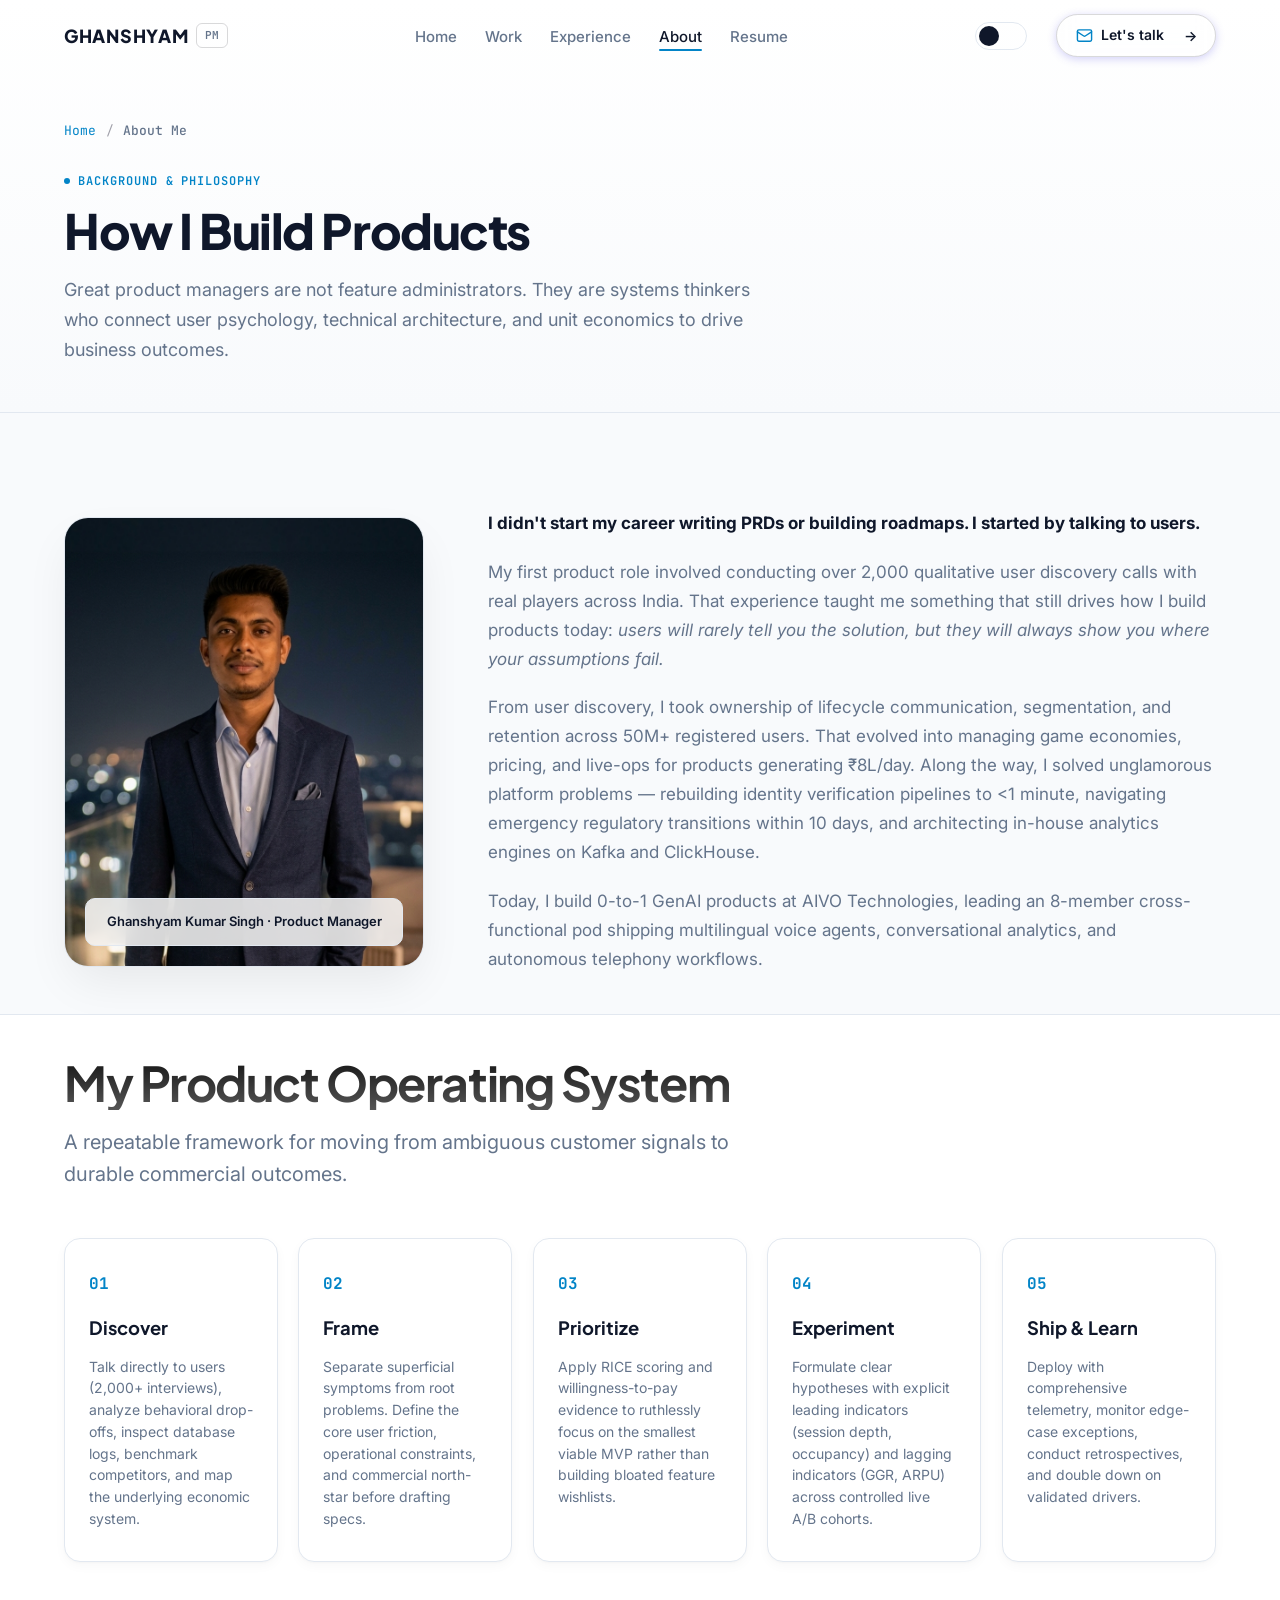
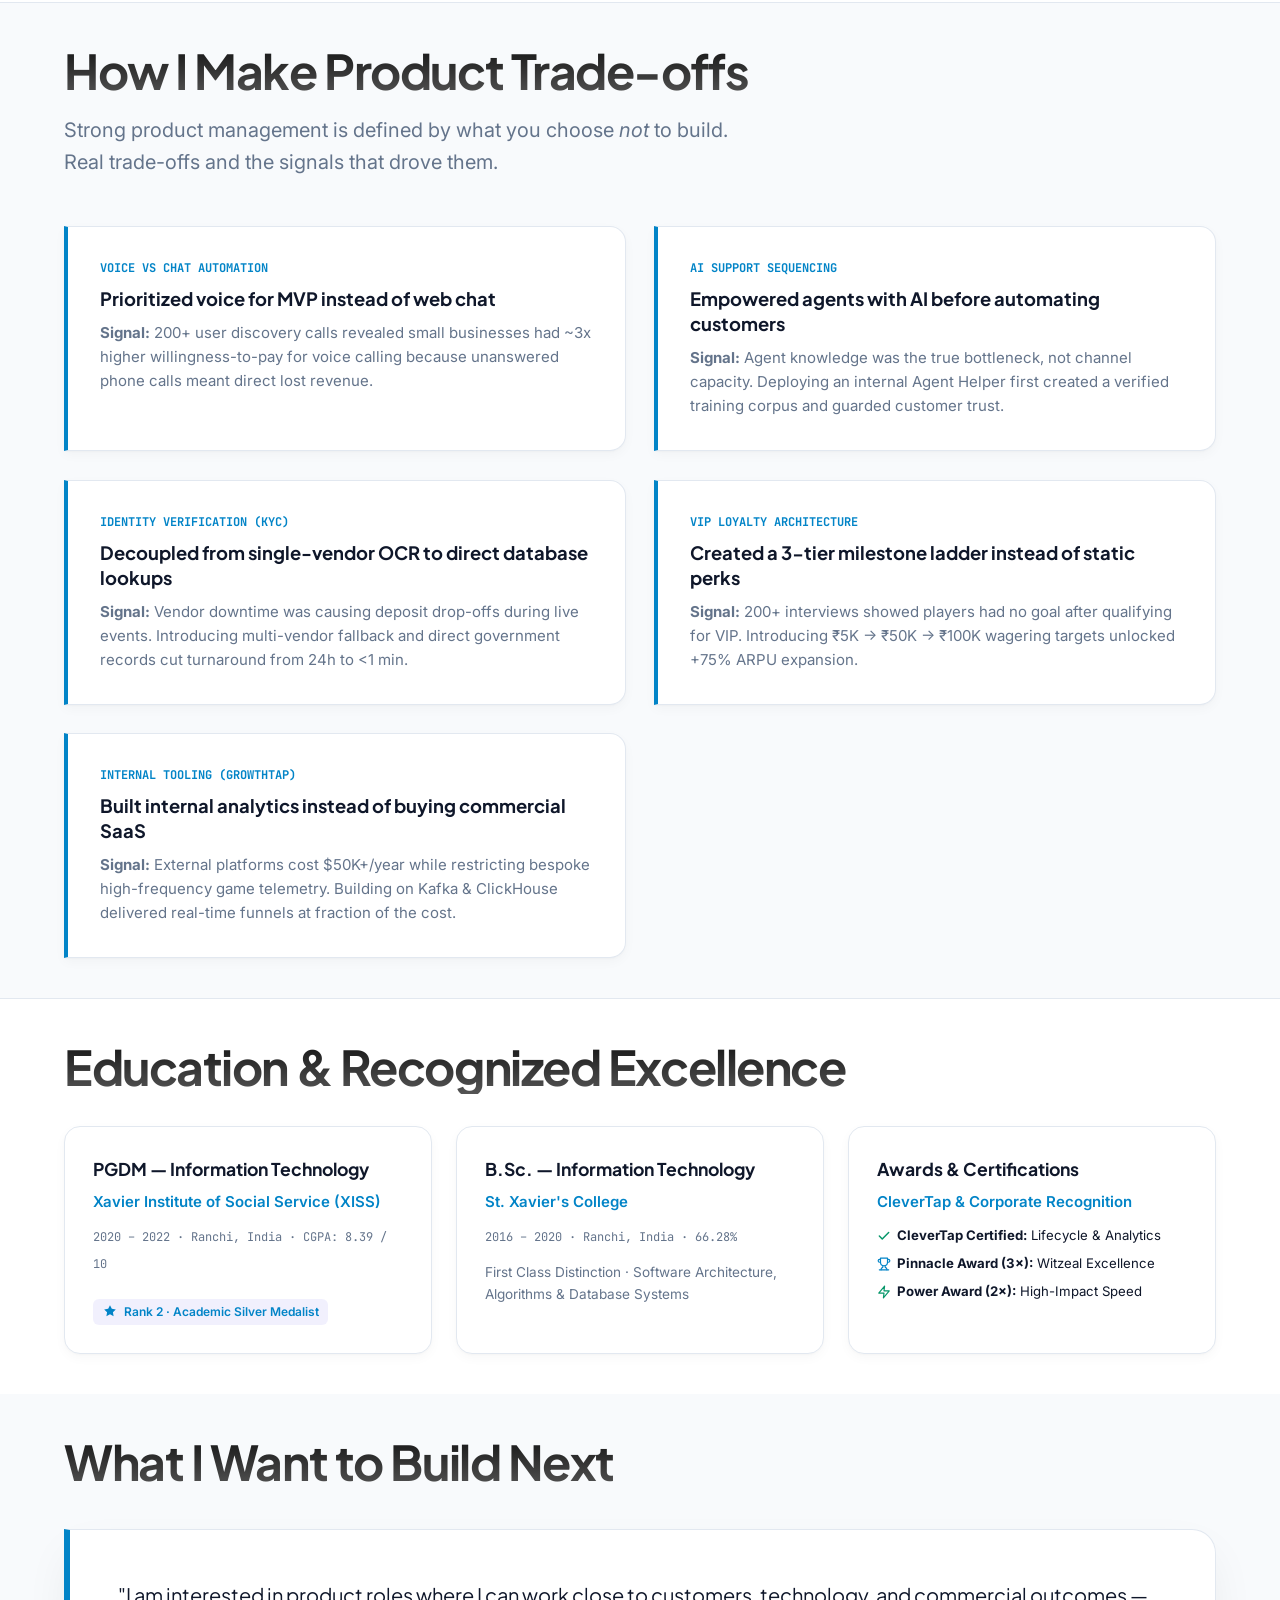
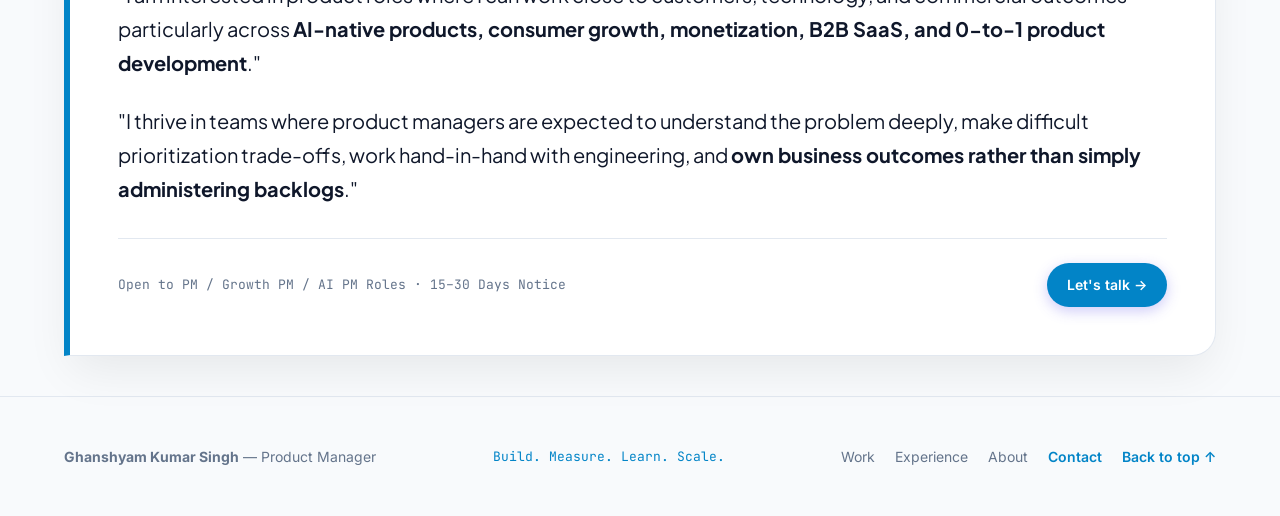
==== commit a931b946: "Revamp portfolio: modern UI design system, synchronized case studies, verified impact metrics, and r" ====
--- a/about.html
+++ b/about.html
@@ -1,5 +1,5 @@
 <!DOCTYPE html>
-<html lang="en" data-theme="light">
+<html lang="en">
 <head>
   <meta charset="UTF-8">
   <meta name="viewport" content="width=device-width, initial-scale=1.0">
@@ -13,6 +13,7 @@
   
   <!-- Styles -->
   <link rel="stylesheet" href="styles.css">
+  <link rel="stylesheet" href="revamp.css">
 </head>
 <body>
 
@@ -37,12 +38,55 @@
       </nav>
 
       <div class="header-actions">
-        <!-- Theme Toggle -->
-        <button id="theme-toggle" class="theme-toggle-btn" aria-label="Toggle light and dark theme">
-          <svg class="theme-icon-light" width="20" height="20" viewBox="0 0 24 24" fill="none" stroke="currentColor" stroke-width="2" stroke-linecap="round" stroke-linejoin="round">
-            <path d="M21 12.79A9 9 0 1 1 11.21 3 7 7 0 0 0 21 12.79z"></path>
+        <!-- Theme Toggle Switch -->
+        <div class="theme-switch-wrapper" style="margin-right: 15px;">
+          <label class="theme-switch" for="theme-toggle">
+            <input type="checkbox" id="theme-toggle" aria-label="Toggle light and dark theme" />
+            <span class="slider"></span>
+          </label>
+        </div>
+
+        <a href="index.html#contact" class="btn-header-cta" aria-label="Let's talk — Contact Ghanshyam" title="Let's talk">
+          <svg width="18" height="18" viewBox="0 0 24 24" fill="none" stroke="currentColor" stroke-width="2" stroke-linecap="round" stroke-linejoin="round">
+            <rect width="20" height="16" x="2" y="4" rx="2"></rect>
+            <path d="m22 7-8.97 5.7a1.94 1.94 0 0 1-2.06 0L2 7"></path>
           </svg>
-          <svg class="theme-icon-dark" width="20" height="20" viewBox="0 0 24 24" fill="none" stroke="currentColor" stroke-width="2" stroke-linecap="round" stroke-linejoin="round">
+          <span class="cta-text">Let's talk</span>
+          <span class="cta-arrow" aria-hidden="true">→</span>
+        </a>
+
+        <!-- Mobile Hamburger Button -->
+        <button id="mobile-menu-btn" class="mobile-menu-btn" aria-label="Open navigation menu">
+          <svg width="22" height="22" viewBox="0 0 24 24" fill="none" stroke="currentColor" stroke-width="2" stroke-linecap="round" stroke-linejoin="round">
+            <line x1="3" y1="12" x2="21" y2="12"></line>
+            <line x1="3" y1="6" x2="21" y2="6"></line>
+            <line x1="3" y1="18" x2="21" y2="18"></line>
+          </svg>
+        </button>
+      </div>
+    </div>
+  </header>
+
+  <!-- Mobile Drawer Overlay -->
+  <div id="mobile-overlay" class="mobile-overlay" aria-hidden="true">
+    <div class="mobile-drawer-header">
+      <a href="index.html" class="brand-logo" style="text-decoration: none;">
+        <span>GHANSHYAM</span>
+        <span class="brand-badge" style="font-size: 0.7rem; padding: 0.15rem 0.45rem; background: rgba(99, 102, 241, 0.15); border: 1px solid rgba(99, 102, 241, 0.3); border-radius: 6px; color: var(--accent); font-weight: 800; letter-spacing: 0.05em; margin-left: 0.4rem;">PM</span>
+      </a>
+      <button class="close-mobile-menu" aria-label="Close menu">
+        <svg width="20" height="20" viewBox="0 0 24 24" fill="none" stroke="currentColor" stroke-width="2" stroke-linecap="round" stroke-linejoin="round">
+          <line x1="18" y1="6" x2="6" y2="18"></line>
+          <line x1="6" y1="6" x2="18" y2="18"></line>
+        </svg>
+      </button>
+    </div>
+
+    <!-- Theme Toggle inside Menu -->
+    <div class="mobile-theme-card">
+      <div class="mobile-theme-meta">
+        <div class="mobile-theme-icon-wrap">
+          <svg width="18" height="18" viewBox="0 0 24 24" fill="none" stroke="currentColor" stroke-width="2" stroke-linecap="round" stroke-linejoin="round">
             <circle cx="12" cy="12" r="5"></circle>
             <line x1="12" y1="1" x2="12" y2="3"></line>
             <line x1="12" y1="21" x2="12" y2="23"></line>
@@ -53,39 +97,38 @@
             <line x1="4.22" y1="19.78" x2="5.64" y2="18.36"></line>
             <line x1="18.36" y1="5.64" x2="19.78" y2="4.22"></line>
           </svg>
-        </button>
-
-        <a href="index.html#contact" class="btn-header-cta">
-          <span>Let's talk</span>
-          <span aria-hidden="true">→</span>
-        </a>
-
-        <!-- Mobile Hamburger Button -->
-        <button id="mobile-menu-btn" class="mobile-menu-btn" aria-label="Open navigation menu">
-          <svg width="22" height="22" viewBox="0 0 24 24" fill="none" stroke="currentColor" stroke-width="2" stroke-linecap="round" stroke-linejoin="round">
-            <line x1="3" y1="12" x2="21" y2="12"></line>
-            <line x1="3" y1="6" x2="21" y2="6"></line>
-            <line x1="3" y1="18" x2="21" y2="18"></line>
-          </svg>
-        </button>
-      </div>
+        </div>
+        <div>
+          <div class="mobile-theme-title">Theme Mode</div>
+          <div class="mobile-theme-status" id="mobile-theme-status">Dark Mode</div>
+        </div>
+      </div>
+      <label class="theme-switch" for="mobile-theme-toggle">
+        <input type="checkbox" id="mobile-theme-toggle" aria-label="Toggle light and dark theme" />
+        <span class="slider"></span>
+      </label>
     </div>
-  </header>
-
-  <!-- Mobile Drawer Overlay -->
-  <div id="mobile-overlay" class="mobile-overlay" aria-hidden="true">
-    <div style="display: flex; justify-content: space-between; align-items: center; margin-bottom: 2rem;">
-      <span class="brand-logo">GHANSHYAM</span>
-      <button class="close-mobile-menu" aria-label="Close menu" style="color: var(--text-primary); cursor: pointer; padding: 0.5rem; display: flex; align-items: center; justify-content: center;"><svg width="22" height="22" viewBox="0 0 24 24" fill="none" stroke="currentColor" stroke-width="2" stroke-linecap="round" stroke-linejoin="round"><line x1="18" y1="6" x2="6" y2="18"></line><line x1="6" y1="6" x2="18" y2="18"></line></svg></button>
-    </div>
+
+    <!-- Nav Links -->
     <ul class="mobile-nav-list">
       <li><a href="index.html" class="mobile-nav-link">Home <span>→</span></a></li>
       <li><a href="work.html" class="mobile-nav-link">Case Studies <span>→</span></a></li>
       <li><a href="experience.html" class="mobile-nav-link">Experience <span>→</span></a></li>
-      <li><a href="about.html" class="mobile-nav-link">About Me <span>→</span></a></li>
+      <li><a href="about.html" class="mobile-nav-link active">About Me <span>→</span></a></li>
       <li><a href="Ghanshyam_Kumar_Singh_Resume.pdf" class="mobile-nav-link" target="_blank">Download Resume <span>→</span></a></li>
-      <li><a href="index.html#contact" class="mobile-nav-link" style="color: var(--accent);">Contact & Connect <span>→</span></a></li>
     </ul>
+
+    <!-- Bottom Drawer CTA -->
+    <div class="mobile-drawer-cta-wrap">
+      <a href="index.html#contact" class="mobile-drawer-cta">
+        <svg width="18" height="18" viewBox="0 0 24 24" fill="none" stroke="currentColor" stroke-width="2" stroke-linecap="round" stroke-linejoin="round">
+          <rect width="20" height="16" x="2" y="4" rx="2"></rect>
+          <path d="m22 7-8.97 5.7a1.94 1.94 0 0 1-2.06 0L2 7"></path>
+        </svg>
+        <span>Let's talk — Get in touch</span>
+        <span aria-hidden="true">→</span>
+      </a>
+    </div>
   </div>
 
   <main>
@@ -111,7 +154,7 @@
     <!-- ========================================================================
          3. PERSONAL NARRATIVE & PHOTO
          ======================================================================== -->
-    <section class="about-section" style="padding: 4rem 0;">
+    <section class="about-section" style="padding: 2.5rem 0;">
       <div class="container">
         <div class="about-grid">
           
@@ -146,10 +189,10 @@
     <!-- ========================================================================
          4. THE 5-STEP PRODUCT OPERATING SYSTEM
          ======================================================================== -->
-    <section class="how-i-work-section" style="padding: 4rem 0; background-color: var(--bg-secondary); border-top: 1px solid var(--border); border-bottom: 1px solid var(--border);">
+    <section class="how-i-work-section" style="padding: 2.5rem 0; background-color: var(--bg-secondary); border-top: 1px solid var(--border); border-bottom: 1px solid var(--border);">
       <div class="container">
         <div class="reveal">
-          <span class="section-tag">Methodology</span>
+
           <h2 class="section-title">My Product Operating System</h2>
           <p class="section-subtitle">
             A repeatable framework for moving from ambiguous customer signals to durable commercial outcomes.
@@ -205,10 +248,10 @@
     <!-- ========================================================================
          5. STRATEGIC JUDGEMENT & TRADE-OFFS
          ======================================================================== -->
-    <section class="decisions-section" style="padding: 4rem 0;">
+    <section class="decisions-section" style="padding: 2.5rem 0;">
       <div class="container">
         <div class="reveal">
-          <span class="section-tag">Strategic Judgement</span>
+
           <h2 class="section-title">How I Make Product Trade-offs</h2>
           <p class="section-subtitle">
             Strong product management is defined by what you choose <em>not</em> to build. Real trade-offs and the signals that drove them.
@@ -264,10 +307,10 @@
     <!-- ========================================================================
          6. EDUCATION & ACADEMIC HONORS
          ======================================================================== -->
-    <section class="education-skills-section" style="padding: 4rem 0; background-color: var(--bg-secondary); border-top: 1px solid var(--border);">
+    <section class="education-skills-section" style="padding: 2.5rem 0; background-color: var(--bg-secondary); border-top: 1px solid var(--border);">
       <div class="container">
         <div class="reveal">
-          <span class="section-tag">Foundations & Recognition</span>
+
           <h2 class="section-title">Education & Recognized Excellence</h2>
         </div>
 
@@ -317,10 +360,10 @@
     <!-- ========================================================================
          7. WHAT I WANT TO BUILD NEXT
          ======================================================================== -->
-    <section class="looking-for-section" style="padding: 4rem 0;">
+    <section class="looking-for-section" style="padding: 2.5rem 0;">
       <div class="container">
         <div class="reveal">
-          <span class="section-tag">Future Conviction</span>
+
           <h2 class="section-title">What I Want to Build Next</h2>
         </div>
 
@@ -353,7 +396,11 @@
         <div class="footer-credo">
           Build. Measure. Learn. Scale.
         </div>
-        <div>
+        <div style="display: flex; gap: 1.25rem;">
+          <a href="work.html" style="color: var(--text-secondary);">Work</a>
+          <a href="experience.html" style="color: var(--text-secondary);">Experience</a>
+          <a href="about.html" style="color: var(--text-secondary);">About</a>
+          <a href="index.html#contact" style="color: var(--accent); font-weight: 600;">Contact</a>
           <a href="#" style="color: var(--accent); font-weight: 600;">Back to top ↑</a>
         </div>
       </div>
@@ -361,5 +408,6 @@
   </footer>
 
   <script src="app.js"></script>
+  <script src="revamp.js"></script>
 </body>
 </html>
--- a/styles.css
+++ b/styles.css
@@ -227,13 +227,13 @@
 }
 
 section {
-  padding: 5.5rem 0;
+  padding: 3.5rem 0;
   position: relative;
 }
 
 @media (max-width: 768px) {
   section {
-    padding: 3.25rem 0;
+    padding: 2rem 0;
   }
 }
 
@@ -4747,3 +4747,410 @@
   color: var(--text-muted);
   font-weight: 500;
 }
+
+/* --------------------------------------------------------------------------
+   PURE HTML + CSS CINEMATIC 3-ROW HERO & OVERVIEW
+   100% GPU-Accelerated CSS Keyframes (Zero JS Dependency)
+   -------------------------------------------------------------------------- */
+
+@keyframes blurSlideFromTop {
+  0% {
+    opacity: 0;
+    filter: blur(14px);
+    transform: translateY(-36px);
+  }
+  100% {
+    opacity: 1;
+    filter: blur(0px);
+    transform: translateY(0);
+  }
+}
+
+@keyframes blurFadeInPlace {
+  0% {
+    opacity: 0;
+    filter: blur(16px);
+    transform: scale(0.95);
+  }
+  100% {
+    opacity: 1;
+    filter: blur(0px);
+    transform: scale(1);
+  }
+}
+
+@keyframes blurSlideFromBottom {
+  0% {
+    opacity: 0;
+    filter: blur(14px);
+    transform: translateY(36px);
+  }
+  100% {
+    opacity: 1;
+    filter: blur(0px);
+    transform: translateY(0);
+  }
+}
+
+@keyframes heroElementFadeUp {
+  0% {
+    opacity: 0;
+    transform: translateY(16px);
+  }
+  100% {
+    opacity: 1;
+    transform: translateY(0);
+  }
+}
+
+.hero-visual-intro {
+  padding-top: calc(var(--header-height) + 2rem);
+  padding-bottom: 3.5rem;
+  min-height: calc(88vh - var(--header-height));
+  display: flex;
+  flex-direction: column;
+  justify-content: center;
+  position: relative;
+}
+
+.hero-grid-cinematic {
+  display: grid;
+  grid-template-columns: 360px 1fr;
+  gap: 4rem;
+  align-items: center;
+  width: 100%;
+}
+
+@media (max-width: 1100px) {
+  .hero-grid-cinematic {
+    grid-template-columns: 320px 1fr;
+    gap: 3rem;
+  }
+}
+
+@media (max-width: 900px) {
+  .hero-grid-cinematic {
+    grid-template-columns: 1fr;
+    gap: 2.5rem;
+    text-align: center;
+  }
+  .hero-typography-col {
+    align-items: center !important;
+  }
+  .cinematic-name-stack {
+    align-items: center;
+  }
+  .blur-text-row {
+    justify-content: center;
+  }
+}
+
+/* Left Profile Card */
+.hero-profile-col {
+  display: flex;
+  flex-direction: column;
+  width: 100%;
+  max-width: 360px;
+  animation: heroElementFadeUp 0.7s cubic-bezier(0.16, 1, 0.3, 1) both;
+  animation-delay: 0.1s;
+}
+
+.hero-profile-card {
+  width: 100%;
+  background-color: var(--bg-surface);
+  border: 1px solid var(--border);
+  border-radius: var(--radius-xl);
+  overflow: hidden;
+  box-shadow: var(--card-shadow-elevated);
+  transition: transform var(--duration-medium) var(--ease-smooth),
+              box-shadow var(--duration-medium) var(--ease-smooth),
+              border-color var(--duration-medium) var(--ease-smooth);
+  position: relative;
+}
+
+.hero-profile-card:hover {
+  transform: translateY(-4px);
+  border-color: rgba(99, 102, 241, 0.4);
+  box-shadow: 0 18px 42px -10px rgba(99, 102, 241, 0.22);
+}
+
+.hero-profile-image-box {
+  position: relative;
+  width: 100%;
+  aspect-ratio: 4/4.6;
+  overflow: hidden;
+  background-color: var(--bg-secondary);
+}
+
+.hero-profile-img {
+  width: 100%;
+  height: 100%;
+  object-fit: cover;
+  object-position: top center;
+  display: block;
+  transition: transform 0.4s ease;
+}
+
+.hero-profile-card:hover .hero-profile-img {
+  transform: scale(1.025);
+}
+
+.hero-profile-status-pill {
+  position: absolute;
+  top: 0.85rem;
+  left: 0.85rem;
+  display: inline-flex;
+  align-items: center;
+  gap: 0.45rem;
+  background-color: rgba(15, 23, 42, 0.85);
+  backdrop-filter: blur(8px);
+  -webkit-backdrop-filter: blur(8px);
+  border: 1px solid rgba(16, 185, 129, 0.35);
+  border-radius: var(--radius-full);
+  padding: 0.35rem 0.75rem;
+  font-family: var(--font-mono);
+  font-size: 0.7rem;
+  font-weight: 600;
+  color: #10b981;
+  box-shadow: 0 2px 8px rgba(0,0,0,0.3);
+}
+
+.hero-profile-meta {
+  padding: 1.15rem 1.15rem 1rem;
+  display: flex;
+  flex-direction: column;
+  gap: 0.8rem;
+  background-color: var(--bg-surface);
+}
+
+.hero-profile-quick-stats {
+  display: grid;
+  grid-template-columns: repeat(3, 1fr);
+  gap: 0.45rem;
+  background: var(--bg-secondary);
+  border: 1px solid var(--border);
+  border-radius: var(--radius-md);
+  padding: 0.65rem 0.45rem;
+  text-align: center;
+}
+
+.hero-quick-stat {
+  display: flex;
+  flex-direction: column;
+  gap: 0.15rem;
+}
+
+.hero-stat-num {
+  font-family: var(--font-mono);
+  font-size: 0.92rem;
+  font-weight: 800;
+  color: var(--text-primary);
+}
+
+.hero-stat-num.emerald {
+  color: var(--accent-emerald);
+}
+
+.hero-stat-label {
+  font-size: 0.65rem;
+  color: var(--text-muted);
+  text-transform: uppercase;
+  letter-spacing: 0.04em;
+  font-weight: 600;
+}
+
+.hero-profile-actions {
+  display: flex;
+  align-items: center;
+  justify-content: space-between;
+  font-size: 0.75rem;
+  color: var(--text-muted);
+  padding-top: 0.5rem;
+  border-top: 1px solid var(--border);
+}
+
+.hero-profile-link {
+  display: inline-flex;
+  align-items: center;
+  gap: 0.35rem;
+  color: var(--accent);
+  font-weight: 600;
+  text-decoration: none;
+  transition: color 0.2s;
+}
+
+.hero-profile-link:hover {
+  color: var(--accent-hover);
+}
+
+.hero-profile-loc {
+  display: inline-flex;
+  align-items: center;
+  gap: 0.3rem;
+  color: var(--text-muted);
+  font-size: 0.75rem;
+}
+
+/* 3-Row Parallel Animated Typography */
+.hero-typography-col {
+  display: flex;
+  flex-direction: column;
+  align-items: flex-start;
+  text-align: left;
+}
+
+.cinematic-name-stack {
+  display: flex;
+  flex-direction: column;
+  gap: 0;
+  margin: 0.3rem 0 0.6rem;
+  line-height: 0.88;
+  user-select: none;
+}
+
+.blur-text-row {
+  display: flex;
+  flex-wrap: nowrap;
+  line-height: 0.88;
+  font-family: var(--font-display);
+  font-size: clamp(2.8rem, 6.2vw, 6.5rem);
+  font-weight: 900;
+  letter-spacing: -0.04em;
+  color: var(--text-primary);
+}
+
+/* Row 2: Accent Highlight */
+.blur-text-row.accent-row {
+  color: var(--accent);
+}
+
+[data-theme="dark"] .blur-text-row.accent-row {
+  background: linear-gradient(135deg, #a5b4fc 0%, #818cf8 50%, #6366f1 100%);
+  -webkit-background-clip: text;
+  -webkit-text-fill-color: transparent;
+}
+
+/* Pure CSS Character Animation in Parallel */
+.blur-char {
+  display: inline-block;
+  will-change: transform, opacity, filter;
+  animation-duration: 0.75s;
+  animation-timing-function: cubic-bezier(0.16, 1, 0.3, 1);
+  animation-fill-mode: both;
+  animation-delay: calc(var(--char-index) * 40ms);
+}
+
+/* Row 1: Coming from TOP */
+.blur-text-row[data-direction="top"] .blur-char {
+  animation-name: blurSlideFromTop;
+}
+
+/* Row 2: Fading IN PLACE */
+.blur-text-row[data-direction="none"] .blur-char {
+  animation-name: blurFadeInPlace;
+}
+
+/* Row 3: Coming from BOTTOM */
+.blur-text-row[data-direction="bottom"] .blur-char {
+  animation-name: blurSlideFromBottom;
+}
+
+/* Sequential Fade-in for Elements below Name */
+.hero-role-badge {
+  display: inline-flex;
+  align-items: center;
+  gap: 0.65rem;
+  padding: 0.55rem 1.1rem;
+  border-radius: var(--radius-full);
+  background: rgba(16, 185, 129, 0.1);
+  border: 1px solid rgba(16, 185, 129, 0.35);
+  color: var(--accent-emerald);
+  font-family: var(--font-mono);
+  font-size: clamp(0.78rem, 1.1vw, 0.92rem);
+  font-weight: 700;
+  margin-top: 0.75rem;
+  box-shadow: 0 2px 10px rgba(16, 185, 129, 0.08);
+  animation: heroElementFadeUp 0.6s cubic-bezier(0.16, 1, 0.3, 1) both;
+  animation-delay: 0.45s;
+}
+
+.role-badge-dot {
+  width: 8px;
+  height: 8px;
+  border-radius: 50%;
+  background-color: var(--accent-emerald);
+  box-shadow: 0 0 8px var(--accent-emerald);
+}
+
+.hero-subheadline-anim {
+  animation: heroElementFadeUp 0.6s cubic-bezier(0.16, 1, 0.3, 1) both;
+  animation-delay: 0.6s;
+}
+
+.hero-actions-anim {
+  animation: heroElementFadeUp 0.6s cubic-bezier(0.16, 1, 0.3, 1) both;
+  animation-delay: 0.75s;
+}
+
+/* Scroll Cue Link */
+.hero-scroll-cue {
+  margin-top: 2.75rem;
+  display: flex;
+  justify-content: center;
+  animation: heroElementFadeUp 0.6s cubic-bezier(0.16, 1, 0.3, 1) both;
+  animation-delay: 0.9s;
+}
+
+.scroll-cue-link {
+  display: inline-flex;
+  flex-direction: column;
+  align-items: center;
+  gap: 0.35rem;
+  font-family: var(--font-mono);
+  font-size: 0.78rem;
+  color: var(--text-muted);
+  text-transform: uppercase;
+  letter-spacing: 0.08em;
+  transition: color var(--duration-fast) var(--ease-smooth);
+}
+
+.scroll-cue-link:hover {
+  color: var(--accent);
+}
+
+.bounce-svg {
+  animation: bounceDown 2s infinite;
+}
+
+@keyframes bounceDown {
+  0%, 20%, 50%, 80%, 100% {
+    transform: translateY(0);
+  }
+  40% {
+    transform: translateY(6px);
+  }
+  60% {
+    transform: translateY(3px);
+  }
+}
+
+/* Section 2: Executive Overview Grid */
+.overview-header-grid {
+  display: grid;
+  grid-template-columns: 1.4fr 1fr;
+  gap: 3.5rem;
+  align-items: center;
+}
+
+.overview-metrics-grid {
+  display: grid;
+  grid-template-columns: repeat(2, 1fr);
+  gap: 1rem;
+}
+
+@media (max-width: 980px) {
+  .overview-header-grid {
+    grid-template-columns: 1fr;
+    gap: 2.5rem;
+  }
+}
--- a/revamp.css
+++ b/revamp.css
@@ -0,0 +1,3954 @@
+/* 
+  REVAMP.CSS
+  Premium, soothing dark mode aesthetic with horizontal carousels and glassmorphic overlays.
+*/
+
+:root {
+  /* Soothing Premium Dark Palette (Default) */
+  --bg-main: #0f1117;
+  --bg-surface: #161923;
+  --bg-surface-hover: #1e222e;
+  --border-color: #272b38;
+  --text-main: #f1f5f9;
+  --text-muted: #94a3b8;
+  
+  /* Muted Accents */
+  --accent-blue: #38bdf8;
+  --accent-green: #34d399;
+  --accent-gold: #fbbf24;
+  
+  --glass-bg: rgba(22, 25, 35, 0.7);
+  --glass-border: rgba(255, 255, 255, 0.05);
+}
+
+[data-theme="light"] {
+  /* Clean Premium Light Palette */
+  --bg-main: #f8fafc;
+  --bg-surface: #ffffff;
+  --bg-surface-hover: #f1f5f9;
+  --border-color: #e2e8f0;
+  --text-main: #0f172a;
+  --text-muted: #64748b;
+  
+  /* Deeper accents for contrast on light bg */
+  --accent-blue: #0284c7;
+  --accent-green: #059669;
+  --accent-gold: #d97706;
+  
+  --glass-bg: rgba(255, 255, 255, 0.85);
+  --glass-border: rgba(0, 0, 0, 0.08);
+}
+
+body {
+  background-color: var(--bg-main);
+  color: var(--text-main);
+  font-family: 'Inter', sans-serif;
+}
+
+/* OVERRIDE EXISTING VARIABLES FROM STYLES.CSS */
+:root, [data-theme="light"], [data-theme="dark"], body {
+  --bg-primary: var(--bg-main) !important;
+  --bg-secondary: var(--bg-surface) !important;
+  --bg-surface-elevated: var(--bg-surface-hover) !important;
+  --text-primary: var(--text-main) !important;
+  --text-secondary: var(--text-muted) !important;
+  --border: var(--border-color) !important;
+  --accent: var(--accent-blue) !important;
+  --accent-emerald: var(--accent-green) !important;
+}
+
+/* Override hardcoded neon gradients from styles.css */
+[data-theme="dark"] .blur-text-row.accent-row, 
+[data-theme="light"] .blur-text-row.accent-row,
+.blur-text-row.accent-row {
+  background: none !important;
+  -webkit-text-fill-color: initial !important;
+  color: var(--accent) !important;
+}
+
+/* --- EXCLUSIVE HERO PROFILE SHAPE (Vertical Capsule / Stadium Pill) --- */
+.hero-profile-card {
+  border-radius: 0 !important;
+  padding: 0 !important;
+  background: transparent !important;
+  border: none !important;
+  box-shadow: none !important;
+  display: flex;
+  flex-direction: column;
+  align-items: center;
+}
+
+.hero-profile-image-box {
+  width: 90%;
+  aspect-ratio: 3/4.2 !important;
+  overflow: hidden;
+  border-radius: 9999px !important; /* Perfect Vertical Capsule */
+  background: var(--bg-main);
+  box-shadow: 0 24px 48px -12px rgba(0,0,0,0.4) !important;
+  margin-bottom: 2rem;
+  border: 1px solid rgba(255,255,255,0.1);
+}
+
+.hero-profile-img {
+  width: 100%;
+  height: 100%;
+  object-fit: cover;
+  object-position: top center;
+  transition: transform 0.6s cubic-bezier(0.16, 1, 0.3, 1) !important;
+}
+
+.hero-profile-card:hover .hero-profile-img {
+  transform: scale(1.04) !important;
+}
+
+.hero-profile-meta {
+  width: 100%;
+  background: transparent !important;
+  backdrop-filter: none;
+  padding: 1rem 0 0 0 !important;
+  border: none !important;
+  box-shadow: none !important;
+  border-radius: 0 !important;
+  margin-top: 0 !important;
+  position: relative;
+  z-index: 10;
+}
+
+.hero-profile-quick-stats {
+  display: flex !important;
+  justify-content: space-between;
+  width: 100%;
+  border: none !important;
+  padding: 0 !important;
+  margin-bottom: 1.5rem !important;
+  background: transparent !important;
+  box-shadow: none !important;
+}
+
+.hero-quick-stat {
+  display: flex;
+  flex-direction: column;
+  align-items: center;
+  justify-content: center;
+  text-align: center;
+  flex: 1;
+  border: none !important;
+  border-right: 1px solid var(--border-color) !important;
+  padding: 0 0.5rem !important;
+}
+
+.hero-quick-stat:last-child {
+  border-right: none !important;
+}
+
+.hero-stat-num {
+  font-family: 'JetBrains Mono', monospace;
+  font-size: 1.15rem !important;
+  font-weight: 700;
+  color: var(--text-main);
+  margin-bottom: 0.25rem;
+}
+
+.hero-stat-num.emerald {
+  color: var(--accent-green) !important;
+}
+
+.hero-stat-label {
+  font-size: 0.65rem !important;
+  text-transform: uppercase;
+  letter-spacing: 0.05em;
+  color: var(--text-muted);
+}
+
+.hero-profile-actions {
+  display: flex;
+  justify-content: space-between;
+  align-items: center;
+  width: 100%;
+  padding: 0 0.5rem;
+  background: transparent !important;
+}
+
+.hero-profile-link {
+  font-size: 0.85rem !important;
+  font-weight: 500;
+  color: var(--text-main) !important;
+  text-decoration: none;
+  display: flex;
+  align-items: center;
+  gap: 0.5rem;
+  transition: color 0.2s ease;
+}
+
+.hero-profile-link:hover {
+  color: var(--accent-blue) !important;
+}
+
+.hero-profile-loc {
+  font-size: 0.85rem !important;
+  color: var(--text-muted) !important;
+  display: flex;
+  align-items: center;
+  gap: 0.4rem;
+}
+
+/* HORIZONTAL CAROUSEL */
+.carousel-container {
+  display: flex;
+  overflow-x: auto;
+  scroll-snap-type: x mandatory;
+  gap: 2rem;
+  padding-bottom: 2rem;
+  -webkit-overflow-scrolling: touch;
+  scrollbar-width: none; /* Firefox */
+  padding-top: 1rem;
+}
+.carousel-container::-webkit-scrollbar {
+  display: none; /* Safari and Chrome */
+}
+
+.carousel-card {
+  flex: 0 0 85%;
+  max-width: 450px;
+  scroll-snap-align: center;
+  background-color: var(--bg-surface);
+  border: 1px solid var(--border-color);
+  border-radius: 16px;
+  padding: 2rem;
+  transition: transform 0.3s ease, border-color 0.3s ease;
+  cursor: pointer;
+  display: flex;
+  flex-direction: column;
+}
+
+.carousel-card:hover {
+  transform: translateY(-5px);
+  border-color: var(--accent-blue);
+}
+
+.carousel-card .eyebrow {
+  font-size: 0.75rem;
+  text-transform: uppercase;
+  letter-spacing: 0.05em;
+  color: var(--accent-gold);
+  margin-bottom: 1rem;
+  display: block;
+}
+
+.carousel-card h3 {
+  font-size: 1.5rem;
+  font-family: 'Outfit', sans-serif;
+  margin-bottom: 1rem;
+  color: var(--text-primary);
+}
+
+.carousel-card p {
+  color: var(--text-secondary);
+  font-size: 0.95rem;
+  line-height: 1.6;
+  margin-bottom: 1.5rem;
+  flex-grow: 1;
+}
+
+.carousel-metric {
+  font-size: 1.25rem;
+  font-weight: 600;
+  color: var(--accent-green);
+  margin-bottom: 1.5rem;
+}
+
+/* MODAL / OVERLAY ENGINE */
+.case-modal-overlay {
+  position: fixed;
+  top: 0;
+  left: 0;
+  width: 100vw;
+  height: 100vh;
+  background-color: rgba(15, 17, 23, 0.85);
+  backdrop-filter: blur(10px);
+  -webkit-backdrop-filter: blur(10px);
+  z-index: 9999;
+  display: flex;
+  justify-content: center;
+  align-items: center;
+  opacity: 0;
+  pointer-events: none;
+  transition: opacity 0.3s ease;
+}
+
+.case-modal-overlay.active {
+  opacity: 1;
+  pointer-events: auto;
+}
+
+.case-modal-content {
+  background-color: var(--bg-surface);
+  width: 90%;
+  max-width: 900px;
+  height: 90vh;
+  border-radius: 20px;
+  border: 1px solid var(--glass-border);
+  box-shadow: 0 25px 50px -12px rgba(0, 0, 0, 0.5);
+  overflow-y: auto;
+  position: relative;
+  transform: translateY(20px);
+  transition: transform 0.3s ease;
+  padding: 3rem;
+}
+
+.case-modal-overlay.active .case-modal-content {
+  transform: translateY(0);
+}
+
+.modal-close-btn {
+  position: sticky;
+  top: 0px;
+  left: 100%;
+  transform: translateX(10px) translateY(-10px);
+  background: var(--bg-main);
+  border: 1px solid var(--border-color);
+  color: var(--text-primary);
+  width: 40px;
+  height: 40px;
+  border-radius: 50%;
+  display: flex;
+  justify-content: center;
+  align-items: center;
+  cursor: pointer;
+  z-index: 10;
+  transition: background 0.2s;
+}
+
+.modal-close-btn:hover {
+  background: #ef4444;
+  color: white;
+  border-color: #ef4444;
+}
+
+/* Modal Typography & Tables */
+.modal-body h2 {
+  font-size: 2.5rem;
+  margin-bottom: 1rem;
+  color: var(--text-primary);
+}
+.modal-body h3 {
+  font-size: 1.5rem;
+  margin-top: 2rem;
+  margin-bottom: 1rem;
+  color: var(--text-primary);
+  border-bottom: 1px solid var(--border-color);
+  padding-bottom: 0.5rem;
+}
+.modal-body p {
+  color: var(--text-secondary);
+  line-height: 1.7;
+  margin-bottom: 1.5rem;
+}
+
+.modal-body table {
+  width: 100%;
+  border-collapse: collapse;
+  margin: 2rem 0;
+}
+.modal-body th, .modal-body td {
+  padding: 1rem;
+  border: 1px solid var(--border-color);
+  text-align: left;
+}
+.modal-body th {
+  background-color: var(--bg-main);
+  color: var(--text-primary);
+}
+.modal-body td {
+  color: var(--text-secondary);
+}
+
+/* Callout Boxes */
+.callout {
+  background-color: rgba(56, 189, 248, 0.1);
+  border-left: 4px solid var(--accent-blue);
+  padding: 1.5rem;
+  border-radius: 0 8px 8px 0;
+  margin: 2rem 0;
+}
+.callout.failure {
+  background-color: rgba(239, 68, 68, 0.1);
+  border-left-color: #ef4444;
+}
+.callout p {
+  margin: 0;
+  color: var(--text-primary);
+}
+
+/* Lock body scroll when modal is open */
+body.modal-open {
+  overflow: hidden;
+}
+
+/* Sticky Bottom Nav */
+.floating-nav {
+  position: fixed;
+  bottom: 2rem;
+  left: 50%;
+  transform: translateX(-50%);
+  background-color: var(--glass-bg);
+  backdrop-filter: blur(12px);
+  -webkit-backdrop-filter: blur(12px);
+  border: 1px solid var(--glass-border);
+  padding: 0.75rem 1.5rem;
+  border-radius: 100px;
+  display: flex;
+  gap: 1.5rem;
+  z-index: 9000;
+  box-shadow: 0 10px 25px rgba(0,0,0,0.3);
+}
+
+.floating-nav a {
+  color: var(--text-secondary);
+  text-decoration: none;
+  font-weight: 500;
+  font-size: 0.9rem;
+  transition: color 0.2s;
+}
+
+.floating-nav a:hover, .floating-nav a.active {
+  color: var(--text-primary);
+}
+
+/* --- EXECUTIVE BRIEFING: PHILOSOPHY GRID --- */
+.philosophy-wrapper {
+  position: relative;
+  margin-top: 3rem;
+}
+
+.animated-bg-glow {
+  position: absolute;
+  top: 50%;
+  left: 50%;
+  transform: translate(-50%, -50%);
+  width: 100%;
+  height: 100%;
+  background: radial-gradient(circle at center, rgba(56, 189, 248, 0.08) 0%, rgba(15, 17, 23, 0) 70%);
+  z-index: 0;
+  pointer-events: none;
+  animation: pulseGlow 8s infinite alternate ease-in-out;
+}
+
+@keyframes pulseGlow {
+  0% { transform: translate(-50%, -50%) scale(0.9); opacity: 0.5; }
+  100% { transform: translate(-50%, -50%) scale(1.1); opacity: 1; }
+}
+
+.philosophy-grid {
+  display: grid;
+  grid-template-columns: repeat(2, 1fr);
+  gap: 1.5rem;
+  position: relative;
+  z-index: 1;
+}
+
+@media (max-width: 768px) {
+  .philosophy-grid {
+    grid-template-columns: 1fr !important;
+    gap: 1.25rem !important;
+  }
+
+  .philosophy-card {
+    padding: 2rem 1.5rem !important;
+    border-radius: 20px !important;
+  }
+
+  .philosophy-card h4 {
+    font-size: 1.15rem !important;
+    line-height: 1.45 !important;
+  }
+
+  .philosophy-card p {
+    font-size: 0.95rem !important;
+    line-height: 1.6 !important;
+  }
+
+  .maxim-watermark {
+    font-size: 6rem !important;
+    right: 0.5rem !important;
+    top: 0.5rem !important;
+  }
+}
+
+@media (max-width: 480px) {
+  .philosophy-card {
+    padding: 1.6rem 1.25rem !important;
+    border-radius: 16px !important;
+  }
+
+  .philosophy-card h4 {
+    font-size: 1.05rem !important;
+  }
+
+  .philosophy-card p {
+    font-size: 0.9rem !important;
+  }
+}
+
+.philosophy-card {
+  background: linear-gradient(145deg, rgba(30, 41, 59, 0.4), rgba(15, 23, 42, 0.6));
+  border: 1px solid rgba(255, 255, 255, 0.05);
+  border-radius: 24px;
+  padding: 3rem 2.5rem;
+  transition: all 0.5s cubic-bezier(0.16, 1, 0.3, 1);
+  display: flex;
+  flex-direction: column;
+  box-shadow: 0 10px 30px rgba(0,0,0,0.2);
+  position: relative;
+  overflow: hidden;
+  backdrop-filter: blur(16px);
+  -webkit-backdrop-filter: blur(16px);
+  z-index: 1;
+}
+
+.philosophy-card::before {
+  content: '';
+  position: absolute;
+  top: 0; left: 0; right: 0; bottom: 0;
+  border-radius: 24px;
+  background: linear-gradient(125deg, transparent 20%, rgba(255,255,255,0.03) 40%, rgba(255,255,255,0.08) 50%, rgba(255,255,255,0.03) 60%, transparent 80%);
+  background-size: 200% 200%;
+  opacity: 0;
+  transition: opacity 0.5s ease;
+  pointer-events: none;
+  z-index: 0;
+}
+
+.philosophy-card:hover::before {
+  opacity: 1;
+  animation: hologram-sweep 3s linear infinite;
+}
+
+.philosophy-card:hover {
+  transform: translateY(-5px);
+  border-color: rgba(255,255,255,0.2);
+  box-shadow: 0 20px 40px -5px rgba(0,0,0,0.4);
+  background: linear-gradient(145deg, rgba(30, 41, 59, 0.6), rgba(15, 23, 42, 0.8));
+}
+
+.maxim-watermark {
+  position: absolute;
+  top: -20px;
+  right: -10px;
+  font-size: 10rem;
+  font-family: var(--font-display);
+  font-weight: 800;
+  color: rgba(255, 255, 255, 0.03);
+  line-height: 1;
+  z-index: 0;
+  pointer-events: none;
+  transition: transform 0.6s cubic-bezier(0.16, 1, 0.3, 1), color 0.6s ease;
+}
+
+.philosophy-card:hover .maxim-watermark {
+  transform: scale(1.1) translate(-10px, 10px);
+  color: rgba(255, 255, 255, 0.06);
+}
+
+.content-layer {
+  position: relative;
+  z-index: 2;
+  display: flex;
+  flex-direction: column;
+  gap: 1.25rem;
+}
+
+.card-icon {
+  width: 52px;
+  height: 52px;
+  border-radius: 14px;
+  background: rgba(255,255,255,0.05);
+  display: flex;
+  align-items: center;
+  justify-content: center;
+  border: 1px solid rgba(255,255,255,0.1);
+  margin-bottom: 0.5rem;
+  box-shadow: 0 4px 15px rgba(0,0,0,0.2);
+}
+
+.philosophy-card h4 {
+  font-family: 'Outfit', sans-serif;
+  font-size: 1.35rem;
+  font-weight: 600;
+  color: #fff;
+  margin: 0;
+  line-height: 1.4;
+  letter-spacing: -0.01em;
+}
+
+.philosophy-card p {
+  color: rgba(255, 255, 255, 0.6);
+  font-size: 1rem;
+  line-height: 1.7;
+  margin: 0;
+}
+
+/* --- ADVANCED UI/UX: DYNAMIC TYPOGRAPHY & HOVER STATES --- */
+
+/* Dynamic Text Rotator (Pure Text Aesthetic) */
+.hero-role-badge {
+  display: flex !important;
+  align-items: center;
+  flex-wrap: wrap;
+  gap: 0.4rem !important;
+  padding: 0 !important;
+  border-radius: 0 !important;
+  background: transparent !important;
+  border: none !important;
+  color: var(--text-muted) !important;
+  font-family: 'Inter', sans-serif !important;
+  font-size: 1rem !important;
+  font-weight: 500 !important;
+  box-shadow: none !important;
+  margin-top: 1.5rem !important;
+}
+
+.role-badge-dot {
+  display: none !important;
+}
+
+.dynamic-text-rotator {
+  position: relative;
+  display: inline-block;
+  height: 1.5em;
+  min-width: 180px;
+  vertical-align: bottom;
+}
+
+.rotator-word {
+  position: absolute;
+  top: 0;
+  left: 0;
+  opacity: 0;
+  transform: translateY(15px);
+  color: var(--accent-blue);
+  font-weight: 700;
+  white-space: nowrap;
+  transition: all 0.4s cubic-bezier(0.16, 1, 0.3, 1);
+  pointer-events: none;
+}
+
+.rotator-word.active {
+  opacity: 1;
+  transform: translateY(0);
+}
+
+.rotator-word.exit {
+  opacity: 0;
+  transform: translateY(-15px);
+}
+
+/* Tagline Highlight */
+.highlight-gradient {
+  background: linear-gradient(135deg, var(--text-main) 0%, var(--accent-blue) 100%);
+  -webkit-background-clip: text;
+  -webkit-text-fill-color: transparent;
+  font-weight: 600;
+  position: relative;
+  display: inline-block;
+}
+
+[data-theme="light"] .highlight-gradient {
+  background: linear-gradient(135deg, var(--text-main) 0%, var(--accent-blue) 100%);
+  -webkit-background-clip: text;
+  -webkit-text-fill-color: transparent;
+}
+
+/* Magnetic / Glow Buttons */
+.btn-primary.glow-on-hover {
+  transition: all 0.3s ease;
+  position: relative;
+  overflow: hidden;
+}
+
+.btn-primary.glow-on-hover:hover {
+  box-shadow: 0 0 24px rgba(56, 189, 248, 0.5);
+  transform: translateY(-2px);
+}
+
+.btn-secondary.ghost-hover {
+  transition: all 0.3s ease;
+  position: relative;
+  overflow: hidden;
+  background: transparent;
+  border: 1px solid var(--border-color);
+}
+
+.btn-secondary.ghost-hover::before {
+  content: '';
+  position: absolute;
+  top: 0;
+  left: -100%;
+  width: 100%;
+  height: 100%;
+  background: var(--bg-surface-hover);
+  transition: left 0.4s ease;
+  z-index: -1;
+}
+
+.btn-secondary.ghost-hover:hover::before {
+  left: 0;
+}
+
+.btn-secondary.ghost-hover:hover {
+  border-color: var(--text-main);
+  transform: translateY(-2px);
+}
+
+.btn-arrow {
+  transition: transform 0.3s ease;
+  display: inline-block;
+}
+
+.btn-primary:hover .btn-arrow {
+  transform: translateY(3px);
+}
+
+.btn-secondary:hover .btn-arrow {
+  transform: translateX(3px);
+}
+/* --- PROOF OF WORK: 3D CAROUSEL CARDS (REACT PORT) --- */
+
+.carousel-wrapper {
+  position: relative;
+  width: 100%;
+}
+
+.carousel-btn {
+  background: rgba(255, 255, 255, 0.05);
+  border: 1px solid rgba(255, 255, 255, 0.1);
+  color: white;
+  width: 48px;
+  height: 48px;
+  border-radius: 50%;
+  display: flex;
+  align-items: center;
+  justify-content: center;
+  cursor: pointer;
+  transition: all 0.3s ease;
+}
+
+.carousel-btn:hover {
+  background: white;
+  color: black;
+}
+
+.carousel-btn svg {
+  transition: transform 0.3s ease;
+}
+
+.carousel-btn:first-child:hover svg {
+  transform: translateX(-3px);
+}
+
+.carousel-btn:last-child:hover svg {
+  transform: translateX(3px);
+}
+
+.3d-carousel {
+  display: flex;
+  gap: 2.5rem;
+  overflow-x: auto;
+  scroll-snap-type: x mandatory;
+  padding: 1rem 2rem 4rem 2rem;
+  scrollbar-width: none;
+  scroll-behavior: smooth;
+  perspective: 2000px;
+}
+
+.3d-carousel::-webkit-scrollbar {
+  display: none;
+}
+
+.card-3d-wrapper {
+  position: relative;
+  flex: 0 0 85vw;
+  max-width: 450px;
+  height: 520px;
+  scroll-snap-align: center;
+  transform-style: preserve-3d;
+  cursor: pointer;
+  border-radius: 40px;
+  background: #111;
+  transition: transform 0.1s ease-out; /* Smooth JS tracking */
+}
+
+@media (min-width: 768px) {
+  .card-3d-wrapper {
+    flex: 0 0 450px;
+  }
+}
+
+.card-3d-content {
+  position: relative;
+  z-index: 2;
+  height: 100%;
+  display: flex;
+  flex-direction: column;
+  padding: 3rem;
+  border-radius: 40px;
+  background: var(--bg-surface);
+  color: var(--text-main);
+  border: 1px solid var(--border-color);
+  transform: translateZ(50px); /* 3D pop out */
+  transition: all 0.5s ease;
+}
+
+.card-icon-box {
+  width: 64px;
+  height: 64px;
+  border-radius: 16px;
+  background: rgba(255, 255, 255, 0.03);
+  display: flex;
+  align-items: center;
+  justify-content: center;
+  margin-bottom: 2rem;
+  transition: all 0.5s ease;
+  color: var(--text-main);
+  border: 1px solid rgba(255, 255, 255, 0.05);
+}
+
+.card-3d-wrapper:hover .card-icon-box {
+  background: rgba(255, 255, 255, 0.1);
+  color: #fff;
+  box-shadow: 0 10px 25px rgba(0,0,0,0.2);
+}
+
+.card-3d-content h3 {
+  font-size: clamp(1.3rem, 1.8vw, 1.6rem);
+  font-weight: 800;
+  margin: 0 0 0.6rem 0;
+  letter-spacing: -0.02em;
+  color: var(--text-main);
+  line-height: 1.28;
+  min-height: 2.6em;
+  display: -webkit-box;
+  -webkit-line-clamp: 2;
+  -webkit-box-orient: vertical;
+  overflow: hidden;
+}
+
+.carousel-metric {
+  font-size: 0.92rem;
+  font-weight: 700;
+  letter-spacing: 0.01em;
+}
+
+.card-3d-content p {
+  color: var(--text-muted);
+  font-size: 0.95rem;
+  line-height: 1.55;
+  font-weight: 400;
+  display: -webkit-box;
+  -webkit-line-clamp: 3;
+  -webkit-box-orient: vertical;
+  overflow: hidden;
+  margin-bottom: 1.25rem;
+}
+
+.card-footer-cta {
+  margin-top: auto;
+  display: flex;
+  align-items: center;
+  font-size: 0.875rem;
+  font-weight: 700;
+  text-transform: uppercase;
+  letter-spacing: 0.1em;
+  color: var(--text-main);
+}
+
+.cta-text {
+  position: relative;
+  padding-bottom: 2px;
+}
+
+.cta-underline {
+  position: absolute;
+  bottom: 0;
+  left: 0;
+  width: 100%;
+  height: 2px;
+  background: var(--text-main);
+  transform: scaleX(0);
+  transform-origin: left;
+  transition: transform 0.5s ease;
+}
+
+.card-3d-wrapper:hover .cta-underline {
+  transform: scaleX(100%);
+}
+
+.cta-arrow {
+  margin-left: 12px;
+  transition: transform 0.5s ease;
+}
+
+.card-3d-wrapper:hover .cta-arrow {
+  animation: bounceRight 1.5s infinite;
+}
+
+@keyframes bounceRight {
+  0%, 100% { transform: translateX(0); }
+  50% { transform: translateX(5px); }
+}
+
+.card-3d-shadow {
+  position: absolute;
+  inset: 0;
+  border-radius: 40px;
+  background: rgba(255, 255, 255, 0.05);
+  filter: blur(20px);
+  z-index: 1;
+  opacity: 0;
+  transform: translateY(30px) scale(0.95);
+  transition: all 0.5s ease;
+}
+
+.card-3d-wrapper:hover .card-3d-shadow {
+  opacity: 1;
+}
+
+/* --- CAREER TIMELINE LOGIC --- */
+
+.timeline-section {
+  position: relative;
+  width: 100%;
+}
+
+.timeline-svg {
+  position: absolute;
+  top: 0;
+  left: 0;
+  width: 100%;
+  height: 100%;
+  pointer-events: none;
+  z-index: 0;
+}
+
+.timeline-path {
+  animation: drawLine 3s linear infinite;
+}
+
+@keyframes drawLine {
+  from {
+    stroke-dashoffset: 0;
+  }
+  to {
+    stroke-dashoffset: 140; /* Multiple of 14 (8+6) */
+  }
+}
+
+.timeline-wrapper {
+  position: relative;
+  width: 100%;
+  max-width: 1000px;
+  margin: 0 auto;
+  padding: 2rem 1rem;
+}
+
+.timeline-card {
+  position: relative;
+  width: 100%;
+  max-width: 280px;
+  margin: 0 auto 3rem auto; /* Mobile fallback */
+  transition: transform 0.3s ease;
+  z-index: 10;
+  cursor: pointer;
+}
+
+.timeline-card:hover {
+  transform: scale(1.05) !important;
+  z-index: 20;
+}
+
+.timeline-card-inner {
+  background: var(--bg-surface);
+  padding: 0.5rem;
+  border-radius: 25px;
+  border: 1px solid var(--border-color);
+  display: flex;
+  flex-direction: column;
+}
+
+.pin-icon {
+  margin: 0 auto 1.5rem auto;
+  z-index: 20;
+}
+
+.text-orange { color: #f97316; }
+.text-purple { color: #a855f7; }
+.text-blue { color: #3b82f6; }
+
+.timeline-content {
+  border-radius: 15px;
+  padding: 1.25rem;
+  display: flex;
+  flex-direction: column;
+  position: relative;
+  overflow: hidden;
+  border: 1px solid transparent;
+}
+
+.timeline-content.orange-theme {
+  background: rgba(249, 115, 22, 0.1);
+  border-color: rgba(249, 115, 22, 0.2);
+}
+
+.timeline-content.purple-theme {
+  background: rgba(168, 85, 247, 0.1);
+  border-color: rgba(168, 85, 247, 0.2);
+}
+
+.timeline-content.blue-theme {
+  background: rgba(59, 130, 246, 0.1);
+  border-color: rgba(59, 130, 246, 0.2);
+}
+
+.timeline-number {
+  font-family: "Comic Sans MS", "Chalkboard SE", sans-serif;
+  font-size: 2.5rem;
+  margin-bottom: 1rem;
+}
+
+.timeline-content h3 {
+  font-size: 1.25rem;
+  font-weight: 700;
+  color: var(--text-main);
+  margin-bottom: 0.25rem;
+}
+
+.timeline-company {
+  font-size: 0.85rem;
+  color: var(--text-muted);
+  font-weight: 600;
+  margin-bottom: 0.5rem;
+}
+
+.timeline-date {
+  font-size: 0.75rem;
+  color: var(--accent);
+  text-transform: uppercase;
+  letter-spacing: 0.05em;
+  margin-bottom: 1rem;
+}
+
+.timeline-desc {
+  font-size: 0.85rem;
+  color: var(--text-muted);
+  line-height: 1.5;
+}
+
+@media (min-width: 768px) {
+  .desktop-only {
+    display: block !important;
+  }
+  
+  .timeline-card {
+    position: absolute;
+    margin: 0;
+  }
+  
+  /* Positions matching the SVG path nodes */
+  .pos-1 { top: 0; left: 15%; }
+  .pos-2 { top: 220px; right: 15%; }
+  .pos-3 { top: 480px; left: 15%; }
+  
+  .rotate-8 { transform: rotate(8deg); }
+  .rotate-neg-8 { transform: rotate(-8deg); }
+}
+
+@media (max-width: 767px) {
+  .desktop-only {
+    display: none !important;
+  }
+  .rotate-8, .rotate-neg-8 {
+    transform: none; /* No tilt on mobile for better reading */
+  }
+}
+
+/* ==========================================================================
+   Bento Box (About Me Redesign)
+   ========================================================================== */
+
+.bento-bg-glow {
+  position: absolute;
+  top: 50%;
+  left: 50%;
+  width: 600px;
+  height: 600px;
+  background: radial-gradient(circle, rgba(99, 102, 241, 0.08) 0%, rgba(99, 102, 241, 0) 70%);
+  transform: translate(-50%, -50%);
+  z-index: 0;
+  pointer-events: none;
+  animation: pulse-glow 10s infinite alternate ease-in-out;
+}
+
+@keyframes pulse-glow {
+  0% { transform: translate(-50%, -50%) scale(1); opacity: 0.5; }
+  100% { transform: translate(-50%, -50%) scale(1.2); opacity: 1; }
+}
+
+.bento-grid {
+  display: grid;
+  grid-template-columns: 1.2fr 1fr;
+  gap: 1.5rem;
+  width: 100%;
+}
+
+.bento-card {
+  background: rgba(30, 41, 59, 0.5); /* var(--bg-surface) equivalent */
+  border: 1px solid var(--border-color);
+  border-radius: 24px;
+  padding: 2.5rem;
+  backdrop-filter: blur(12px);
+  -webkit-backdrop-filter: blur(12px);
+  box-shadow: 0 4px 24px -4px rgba(0,0,0,0.2);
+  transition: transform 0.3s ease, border-color 0.3s ease, box-shadow 0.3s ease;
+}
+
+.narrative-card {
+  display: flex;
+  flex-direction: column;
+  justify-content: center;
+  position: relative;
+  overflow: hidden;
+}
+
+.bento-quote-icon {
+  position: absolute;
+  top: -10px;
+  left: 20px;
+  color: rgba(255, 255, 255, 0.03);
+  width: 180px;
+  height: 180px;
+  pointer-events: none;
+}
+
+.narrative-content h3 {
+  font-family: var(--font-display);
+  font-size: 2rem;
+  line-height: 1.2;
+  margin-bottom: 1rem;
+  background: linear-gradient(135deg, #fff 0%, #a5b4fc 100%);
+  -webkit-background-clip: text;
+  -webkit-text-fill-color: transparent;
+}
+
+.narrative-content p {
+  color: var(--text-secondary);
+  font-size: 1.1rem;
+  margin-bottom: 2rem;
+  max-width: 90%;
+}
+
+.philosophy-list {
+  list-style: none;
+  padding: 0;
+  margin: 0;
+  display: flex;
+  flex-direction: column;
+  gap: 1.25rem;
+}
+
+.philosophy-list li {
+  display: flex;
+  align-items: flex-start;
+  gap: 1rem;
+  color: var(--text-muted);
+  font-size: 0.95rem;
+  line-height: 1.5;
+}
+
+.philosophy-list li svg {
+  flex-shrink: 0;
+  margin-top: 2px;
+}
+
+.philosophy-list li strong {
+  color: var(--text-primary);
+}
+
+.bento-credentials {
+  display: flex;
+  flex-direction: column;
+  gap: 1rem;
+}
+
+.credential-card {
+  padding: 1.5rem;
+  border-radius: 20px;
+  display: flex;
+  gap: 1.25rem;
+  align-items: flex-start;
+}
+
+.credential-card h4 {
+  font-family: var(--font-display);
+  color: var(--text-primary);
+  font-size: 1.05rem;
+  margin-bottom: 0.4rem;
+}
+
+.credential-card p {
+  color: var(--text-muted);
+  font-size: 0.85rem;
+  line-height: 1.5;
+  margin: 0;
+}
+
+.cred-icon {
+  width: 48px;
+  height: 48px;
+  border-radius: 12px;
+  display: flex;
+  align-items: center;
+  justify-content: center;
+  flex-shrink: 0;
+}
+
+.cred-icon.orange {
+  background: rgba(249, 115, 22, 0.1);
+  color: #f97316;
+  border: 1px solid rgba(249, 115, 22, 0.2);
+}
+
+.cred-icon.purple {
+  background: rgba(168, 85, 247, 0.1);
+  color: #a855f7;
+  border: 1px solid rgba(168, 85, 247, 0.2);
+}
+
+.cred-icon.blue {
+  background: rgba(56, 189, 248, 0.1);
+  color: #38bdf8;
+  border: 1px solid rgba(56, 189, 248, 0.2);
+}
+
+.hover-lift:hover {
+  transform: translateY(-4px);
+  border-color: rgba(99, 102, 241, 0.3);
+  box-shadow: 0 10px 30px -10px rgba(0,0,0,0.3);
+}
+
+@media (max-width: 991px) {
+  .bento-grid {
+    grid-template-columns: 1fr;
+  }
+  .narrative-content h3 {
+    font-size: 1.6rem;
+  }
+}
+
+/* ==========================================================================
+   VIP Access Section (Ultra-Premium Footer)
+   ========================================================================== */
+.vip-access-section {
+  position: relative;
+  background: #050505;
+  color: #fff;
+  border-top: 1px solid rgba(255, 255, 255, 0.05);
+  overflow: hidden;
+}
+
+.mesh-glow-bg {
+  position: absolute;
+  top: -50%;
+  left: -50%;
+  width: 200%;
+  height: 200%;
+  background: radial-gradient(circle at 50% 50%, rgba(99, 102, 241, 0.08) 0%, rgba(0,0,0,0) 40%),
+              radial-gradient(circle at 20% 80%, rgba(16, 185, 129, 0.05) 0%, rgba(0,0,0,0) 30%);
+  animation: mesh-rotate 40s linear infinite;
+  pointer-events: none;
+  z-index: 0;
+}
+
+@keyframes mesh-rotate {
+  0% { transform: rotate(0deg); }
+  100% { transform: rotate(360deg); }
+}
+
+.vip-grid {
+  display: grid;
+  grid-template-columns: 1.6fr 1fr;
+  gap: 2.5rem;
+  width: 100%;
+  z-index: 10;
+}
+
+@media (max-width: 991px) {
+  .vip-grid {
+    grid-template-columns: 1fr;
+  }
+}
+
+.vip-canvas {
+  background: rgba(255, 255, 255, 0.02);
+  border: 1px solid rgba(255, 255, 255, 0.05);
+  border-radius: 24px;
+  padding: 3rem;
+  backdrop-filter: blur(20px);
+  -webkit-backdrop-filter: blur(20px);
+  position: relative;
+  overflow: hidden;
+}
+
+.invitation-canvas {
+  display: flex;
+  flex-direction: column;
+  justify-content: center;
+}
+
+.status-pill {
+  background: rgba(16, 185, 129, 0.1);
+  border: 1px solid rgba(16, 185, 129, 0.2);
+  padding: 0.5rem 1rem;
+  border-radius: 999px;
+  display: inline-flex;
+  align-items: center;
+  gap: 0.5rem;
+  color: var(--accent-emerald);
+  font-family: var(--font-mono);
+  width: max-content;
+  margin-bottom: 2rem;
+}
+
+.pulse-dot-green {
+  width: 8px;
+  height: 8px;
+  border-radius: 50%;
+  background-color: var(--accent-emerald);
+  box-shadow: 0 0 0 rgba(16, 185, 129, 0.4);
+  animation: pulse-green 2s infinite;
+}
+
+@keyframes pulse-green {
+  0% { box-shadow: 0 0 0 0 rgba(16, 185, 129, 0.4); }
+  70% { box-shadow: 0 0 0 6px rgba(16, 185, 129, 0); }
+  100% { box-shadow: 0 0 0 0 rgba(16, 185, 129, 0); }
+}
+
+.vip-headline {
+  font-size: 2.75rem;
+  line-height: 1.15;
+  letter-spacing: -0.03em;
+  margin-bottom: 1.5rem;
+  color: #fff;
+}
+
+.text-glow {
+  color: #fff;
+  text-shadow: 0 0 20px rgba(255,255,255,0.3);
+  font-style: italic;
+}
+
+.vip-subtext {
+  font-size: 1.1rem;
+  line-height: 1.6;
+  color: rgba(255, 255, 255, 0.6);
+  margin-bottom: 3rem;
+  max-width: 90%;
+}
+
+.vip-action-row {
+  display: flex;
+  align-items: center;
+  gap: 1rem;
+  flex-wrap: wrap;
+}
+
+.btn-magnetic-glow {
+  background: #fff;
+  color: #000;
+  border: none;
+  padding: 1.1rem 2.2rem;
+  border-radius: 999px;
+  font-size: 1.05rem;
+  font-weight: 600;
+  cursor: pointer;
+  position: relative;
+  overflow: hidden;
+  transition: transform 0.3s cubic-bezier(0.4, 0, 0.2, 1);
+  display: inline-flex;
+  align-items: center;
+  justify-content: center;
+}
+
+.btn-magnetic-glow:hover {
+  transform: scale(1.03);
+}
+
+.hover-flare {
+  position: absolute;
+  top: -50%;
+  left: -50%;
+  width: 200%;
+  height: 200%;
+  background: radial-gradient(circle, rgba(99,102,241,0.2) 0%, rgba(255,255,255,0) 70%);
+  opacity: 0;
+  transition: opacity 0.3s ease;
+  pointer-events: none;
+}
+
+.btn-magnetic-glow:hover .hover-flare {
+  opacity: 1;
+}
+
+.btn-icon-minimal {
+  width: 54px;
+  height: 54px;
+  border-radius: 50%;
+  background: rgba(255, 255, 255, 0.05);
+  border: 1px solid rgba(255, 255, 255, 0.1);
+  display: flex;
+  align-items: center;
+  justify-content: center;
+  color: #fff;
+  transition: all 0.3s ease;
+}
+
+.btn-icon-minimal:hover {
+  background: rgba(255, 255, 255, 0.1);
+  border-color: rgba(255, 255, 255, 0.3);
+  transform: translateY(-2px);
+}
+
+.dossier-canvas {
+  display: flex;
+  align-items: center;
+  justify-content: center;
+  perspective: 1000px;
+}
+
+.dossier-card {
+  width: 100%;
+  background: linear-gradient(145deg, rgba(30, 41, 59, 0.8), rgba(15, 23, 42, 0.9));
+  border: 1px solid rgba(255, 255, 255, 0.1);
+  border-radius: 16px;
+  padding: 2.2rem;
+  position: relative;
+  transform-style: preserve-3d;
+  transition: transform 0.5s ease;
+  box-shadow: 0 25px 50px -12px rgba(0, 0, 0, 0.5);
+}
+
+.dossier-canvas:hover .dossier-card {
+  transform: rotateY(-6deg) rotateX(4deg);
+}
+
+.dossier-hologram {
+  position: absolute;
+  top: 0; left: 0; right: 0; bottom: 0;
+  border-radius: 16px;
+  background: linear-gradient(125deg, transparent 20%, rgba(255,255,255,0.04) 40%, rgba(255,255,255,0.08) 50%, rgba(255,255,255,0.04) 60%, transparent 80%);
+  background-size: 200% 200%;
+  animation: hologram-sweep 4s linear infinite;
+  pointer-events: none;
+}
+
+@keyframes hologram-sweep {
+  0% { background-position: 200% 0; }
+  100% { background-position: -200% 0; }
+}
+
+.dossier-header {
+  display: flex;
+  align-items: center;
+  gap: 1rem;
+  margin-bottom: 2rem;
+  border-bottom: 1px solid rgba(255,255,255,0.05);
+  padding-bottom: 1.5rem;
+}
+
+.dossier-title h4 {
+  font-size: 1.25rem;
+  color: #fff;
+  margin-bottom: 0.2rem;
+}
+
+.dossier-title span {
+  font-family: var(--font-mono);
+  font-size: 0.7rem;
+  color: var(--accent-emerald);
+  letter-spacing: 0.05em;
+}
+
+.dossier-body {
+  margin-bottom: 2.5rem;
+}
+
+.d-metric {
+  display: flex;
+  justify-content: space-between;
+  align-items: center;
+  margin-bottom: 1.25rem;
+  border-bottom: 1px dashed rgba(255,255,255,0.1);
+  padding-bottom: 0.75rem;
+}
+
+.d-label {
+  font-size: 0.85rem;
+  color: rgba(255,255,255,0.5);
+}
+
+.d-value {
+  font-family: var(--font-mono);
+  font-size: 0.85rem;
+  color: #fff;
+}
+
+.btn-laser-scan {
+  display: block;
+  width: 100%;
+  padding: 1.1rem;
+  text-align: center;
+  background: rgba(255, 255, 255, 0.03);
+  border: 1px solid rgba(255, 255, 255, 0.2);
+  border-radius: 8px;
+  color: #fff;
+  font-family: var(--font-mono);
+  font-size: 0.85rem;
+  letter-spacing: 0.05em;
+  text-decoration: none;
+  position: relative;
+  overflow: hidden;
+  transition: all 0.3s ease;
+}
+
+.btn-laser-scan:hover {
+  background: rgba(255, 255, 255, 0.1);
+  border-color: rgba(255,255,255,0.4);
+}
+
+.laser-line {
+  position: absolute;
+  top: 0;
+  left: -100%;
+  width: 50%;
+  height: 100%;
+  background: linear-gradient(90deg, transparent, rgba(255,255,255,0.3), transparent);
+  transform: skewX(-20deg);
+  transition: none;
+}
+
+.btn-laser-scan:hover .laser-line {
+  animation: laser-scan 1.2s infinite;
+}
+
+@keyframes laser-scan {
+  0% { left: -100%; }
+  100% { left: 200%; }
+}
+
+/* ==========================================================================
+   Custom Scrollbar
+   ========================================================================== */
+::-webkit-scrollbar {
+  width: 10px;
+  height: 10px;
+}
+
+::-webkit-scrollbar-track {
+  background: var(--bg-main);
+}
+
+::-webkit-scrollbar-thumb {
+  background: var(--border-color);
+  border-radius: 10px;
+  border: 2px solid var(--bg-main);
+}
+
+::-webkit-scrollbar-thumb:hover {
+  background: var(--text-muted);
+}
+
+/* ==========================================================================
+   Pill-Shaped Theme Toggle UI
+   ========================================================================== */
+.theme-switch-wrapper {
+  display: flex;
+  align-items: center;
+  gap: 0.75rem;
+}
+
+.theme-switch {
+  display: inline-block;
+  height: 28px;
+  position: relative;
+  width: 52px;
+}
+
+.theme-switch input {
+  display: none;
+}
+
+.slider {
+  background-color: rgba(255, 255, 255, 0.1);
+  border: 1px solid var(--border-color);
+  bottom: 0;
+  cursor: pointer;
+  left: 0;
+  position: absolute;
+  right: 0;
+  top: 0;
+  transition: .4s;
+  border-radius: 34px;
+}
+
+.slider:before {
+  background-color: var(--text-primary);
+  bottom: 3px;
+  content: "";
+  height: 20px;
+  left: 3px;
+  position: absolute;
+  transition: .4s;
+  width: 20px;
+  border-radius: 50%;
+}
+
+input:checked + .slider {
+  background-color: var(--text-primary);
+  border-color: var(--text-primary);
+}
+
+input:checked + .slider:before {
+  transform: translateX(24px);
+  background-color: var(--bg-primary);
+}
+
+.theme-icon-light, .theme-icon-dark {
+  color: var(--text-muted);
+  width: 16px;
+  height: 16px;
+}
+[data-theme="light"] .theme-icon-light { color: var(--accent-gold); }
+[data-theme="dark"] .theme-icon-dark { color: var(--accent-blue); }
+
+
+/* ==========================================================================
+   Light Theme Overrides for Premium Components
+   ========================================================================== */
+[data-theme="light"] .vip-access-section {
+  background: #f1f5f9;
+  color: #0f172a;
+  border-top-color: rgba(0,0,0,0.1);
+}
+
+[data-theme="light"] .vip-headline, 
+[data-theme="light"] .text-glow {
+  color: #0f172a;
+  text-shadow: none;
+}
+
+[data-theme="light"] .vip-subtext {
+  color: #475569;
+}
+
+[data-theme="light"] .btn-magnetic-glow {
+  background: #0f172a;
+  color: #fff;
+}
+
+[data-theme="light"] .vip-canvas {
+  background: rgba(255, 255, 255, 0.7);
+  border-color: rgba(0, 0, 0, 0.1);
+}
+
+[data-theme="light"] .dossier-card {
+  background: linear-gradient(145deg, #ffffff, #f8fafc);
+  border-color: rgba(0,0,0,0.1);
+  box-shadow: 0 25px 50px -12px rgba(0,0,0,0.1);
+}
+
+[data-theme="light"] .dossier-title h4, 
+[data-theme="light"] .d-value {
+  color: #0f172a;
+}
+
+[data-theme="light"] .d-label {
+  color: #64748b;
+}
+
+[data-theme="light"] .d-metric {
+  border-bottom-color: rgba(0,0,0,0.1);
+}
+
+[data-theme="light"] .dossier-header {
+  border-bottom-color: rgba(0,0,0,0.1);
+}
+
+[data-theme="light"] .btn-laser-scan {
+  color: #0f172a;
+  background: rgba(0,0,0,0.03);
+  border-color: rgba(0,0,0,0.2);
+}
+
+[data-theme="light"] .btn-laser-scan:hover {
+  background: rgba(0,0,0,0.08);
+}
+
+[data-theme="light"] .btn-icon-minimal {
+  color: #0f172a;
+  background: rgba(0,0,0,0.05);
+  border-color: rgba(0,0,0,0.1);
+}
+
+[data-theme="light"] .mesh-glow-bg {
+  background: radial-gradient(circle at 50% 50%, rgba(99, 102, 241, 0.15) 0%, rgba(255,255,255,0) 40%),
+              radial-gradient(circle at 20% 80%, rgba(16, 185, 129, 0.1) 0%, rgba(255,255,255,0) 30%);
+}
+
+[data-theme="light"] .philosophy-card {
+  background: linear-gradient(145deg, rgba(255, 255, 255, 0.7), rgba(248, 250, 252, 0.8));
+  border-color: rgba(0, 0, 0, 0.1);
+  box-shadow: 0 10px 30px rgba(0,0,0,0.05);
+}
+
+[data-theme="light"] .philosophy-card:hover {
+  background: linear-gradient(145deg, rgba(255, 255, 255, 0.9), rgba(248, 250, 252, 1));
+  border-color: rgba(0, 0, 0, 0.2);
+  box-shadow: 0 20px 40px -5px rgba(0,0,0,0.1);
+}
+
+[data-theme="light"] .philosophy-card h4 {
+  color: #0f172a;
+}
+
+[data-theme="light"] .philosophy-card p {
+  color: #475569;
+}
+
+[data-theme="light"] .card-icon {
+  background: rgba(0,0,0,0.03);
+  border-color: rgba(0,0,0,0.1);
+  box-shadow: 0 4px 15px rgba(0,0,0,0.05);
+}
+
+[data-theme="light"] .maxim-watermark {
+  color: rgba(0, 0, 0, 0.03);
+}
+
+[data-theme="light"] .philosophy-card:hover .maxim-watermark {
+  color: rgba(0, 0, 0, 0.06);
+}
+
+/* --- PREMIUM HERO BUTTONS --- */
+.btn-primary.premium-glow {
+  background: var(--text-primary) !important;
+  color: var(--bg-primary) !important;
+  border: 1px solid var(--text-primary) !important;
+  box-shadow: 0 4px 14px rgba(0, 0, 0, 0.15) !important;
+  transition: all 0.3s cubic-bezier(0.4, 0, 0.2, 1);
+}
+
+[data-theme="dark"] .btn-primary.premium-glow {
+  box-shadow: 0 4px 14px rgba(255, 255, 255, 0.1) !important;
+}
+
+.btn-primary.premium-glow:hover {
+  background: transparent !important;
+  color: var(--text-primary) !important;
+  box-shadow: 0 0 20px rgba(255, 255, 255, 0.2) !important;
+  transform: translateY(-2px);
+}
+
+.btn-secondary.premium-border {
+  background: transparent !important;
+  color: var(--text-primary) !important;
+  border: 1px solid var(--border-strong) !important;
+  backdrop-filter: blur(8px);
+  transition: all 0.3s cubic-bezier(0.4, 0, 0.2, 1);
+}
+
+.btn-secondary.premium-border:hover {
+  border-color: var(--text-primary) !important;
+  background: var(--bg-secondary) !important;
+  transform: translateY(-2px);
+}
+
+/* --- PREMIUM HEADER CTA BUTTON --- */
+.btn-header-cta {
+  display: inline-flex;
+  align-items: center;
+  gap: 0.5rem;
+  padding: 0.5rem 1.1rem;
+  font-size: 0.875rem;
+  font-weight: 600;
+  border-radius: var(--radius-full);
+  background: transparent;
+  color: var(--text-primary);
+  border: 1px solid var(--border-strong);
+  backdrop-filter: blur(8px);
+  transition: all 0.3s cubic-bezier(0.4, 0, 0.2, 1);
+}
+
+.btn-header-cta:hover {
+  border-color: var(--text-primary);
+  background: var(--text-primary);
+  color: var(--bg-primary);
+  transform: translateY(-1px);
+}
+
+/* --- PREMIUM BRAND BADGE --- */
+.brand-badge {
+  background-color: transparent !important;
+  color: var(--text-muted) !important;
+  border: 1px solid var(--border-strong) !important;
+}
+
+/* --- LIGHT THEME FIXES & RESPONSIVE SECTION TITLES --- */
+.section-title {
+  font-size: 3rem;
+  margin-bottom: 1rem;
+  background: linear-gradient(to bottom, #ffffff, #a3a3a3);
+  -webkit-background-clip: text;
+  -webkit-text-fill-color: transparent;
+}
+
+[data-theme="light"] .section-title {
+  background: linear-gradient(to bottom, #111111, #555555);
+  -webkit-background-clip: text;
+  -webkit-text-fill-color: transparent;
+}
+
+@media (max-width: 768px) {
+  .section-title {
+    font-size: 2.25rem;
+  }
+}
+
+/* Shipped at Scale icon fix for light mode */
+[data-theme="light"] .card-icon-box {
+  background: rgba(0, 0, 0, 0.04);
+  color: var(--text-primary);
+  border: 1px solid rgba(0, 0, 0, 0.08);
+}
+
+[data-theme="light"] .card-3d-wrapper:hover .card-icon-box {
+  background: var(--text-primary);
+  color: var(--bg-primary);
+  box-shadow: 0 10px 25px rgba(0, 0, 0, 0.15);
+}
+
+/* Bento Card fixes for light mode */
+[data-theme="light"] .bento-card {
+  background: var(--bg-surface);
+  border: 1px solid var(--border);
+  box-shadow: 0 4px 20px rgba(0, 0, 0, 0.05);
+}
+
+[data-theme="light"] .narrative-content h3 {
+  background: linear-gradient(135deg, #111 0%, #4f46e5 100%);
+  -webkit-background-clip: text;
+  -webkit-text-fill-color: transparent;
+}
+
+[data-theme="light"] .bento-quote-icon {
+  color: rgba(0, 0, 0, 0.03);
+}
+
+[data-theme="light"] .credential-icon {
+  background: rgba(0, 0, 0, 0.04);
+}
+
+/* ==========================================================================
+   WORK DIRECTORY BENTO GRID & EXCLUSIVE AESTHETIC CARDS (work.html)
+   ========================================================================== */
+.subpage-glow-blob {
+  position: absolute;
+  top: -60px;
+  left: 50%;
+  transform: translateX(-50%);
+  width: 650px;
+  height: 320px;
+  background: radial-gradient(circle, rgba(56, 189, 248, 0.16) 0%, rgba(99, 102, 241, 0.08) 45%, transparent 70%);
+  filter: blur(70px);
+  pointer-events: none;
+  border-radius: 50%;
+  z-index: 0;
+}
+
+.work-hero-stack {
+  display: flex;
+  flex-direction: column;
+  align-items: center;
+  justify-content: center;
+  gap: 0.35rem;
+  margin: 1.25rem 0 1.5rem;
+  user-select: none;
+}
+
+.work-hero-stack .blur-text-row {
+  display: flex;
+  justify-content: center;
+  align-items: center;
+  line-height: 1.02;
+  font-family: var(--font-display);
+  font-size: clamp(2.4rem, 5.5vw, 4.8rem);
+  font-weight: 900;
+  letter-spacing: -0.035em;
+  color: var(--text-primary);
+}
+
+.work-hero-stack .blur-text-row.accent-row {
+  color: var(--accent);
+}
+
+[data-theme="dark"] .work-hero-stack .blur-text-row.accent-row {
+  background: linear-gradient(135deg, #38bdf8 0%, #818cf8 50%, #6366f1 100%);
+  -webkit-background-clip: text;
+  -webkit-text-fill-color: transparent;
+}
+
+[data-theme="light"] .work-hero-stack .blur-text-row.accent-row {
+  background: linear-gradient(135deg, #0284c7 0%, #4f46e5 100%);
+  -webkit-background-clip: text;
+  -webkit-text-fill-color: transparent;
+}
+
+/* Bento Grid Container (Symmetrical 8-Card Layout: 2 + 3 + 3) */
+.work-bento-grid {
+  display: grid;
+  grid-template-columns: repeat(12, 1fr);
+  gap: 1.5rem;
+  width: 100%;
+  grid-auto-flow: dense;
+}
+
+/* ==========================================================================
+   EXCLUSIVE BESPOKE WORK BENTO CARD SYSTEM (V2 LUXURY EDITION)
+   ========================================================================== */
+.work-bento-card {
+  --card-accent: #00d4ff;
+  --card-accent-rgb: 0, 212, 255;
+  --card-glow: rgba(0, 212, 255, 0.14);
+  --card-tint: rgba(0, 212, 255, 0.035);
+  --card-border: rgba(255, 255, 255, 0.07);
+  --card-bg-start: rgba(18, 22, 34, 0.85);
+  --card-bg-end: rgba(11, 14, 23, 0.96);
+  
+  position: relative;
+  display: flex;
+  flex-direction: column;
+  justify-content: space-between;
+  background: linear-gradient(165deg, var(--card-bg-start) 0%, var(--card-bg-end) 100%);
+  border: 1px solid var(--card-border);
+  border-radius: 22px;
+  padding: 2rem;
+  cursor: pointer;
+  overflow: hidden;
+  transition: transform 0.4s cubic-bezier(0.16, 1, 0.3, 1), 
+              border-color 0.4s ease, 
+              box-shadow 0.4s ease,
+              background 0.4s ease;
+  backdrop-filter: blur(20px);
+  -webkit-backdrop-filter: blur(20px);
+  box-shadow: 0 10px 30px -10px rgba(0, 0, 0, 0.45), inset 0 1px 0 rgba(255, 255, 255, 0.08);
+}
+
+/* Precision Chamfered Hairline Sheen (Apple / Linear Aesthetic) */
+.work-bento-card::before {
+  content: '';
+  position: absolute;
+  top: 0;
+  left: 0;
+  right: 0;
+  height: 1px;
+  background: linear-gradient(90deg, transparent 0%, var(--card-accent) 50%, transparent 100%);
+  opacity: 0.35;
+  transition: opacity 0.4s ease;
+  pointer-events: none;
+  z-index: 3;
+}
+
+/* Light Mode Card Surface */
+[data-theme="light"] .work-bento-card {
+  --card-bg-start: #ffffff;
+  --card-bg-end: #f8fafc;
+  --card-border: rgba(226, 232, 240, 0.9);
+  box-shadow: 0 12px 36px -10px rgba(0, 0, 0, 0.05), 0 1px 3px rgba(0, 0, 0, 0.02);
+}
+
+[data-theme="light"] .work-bento-card::before {
+  background: linear-gradient(90deg, transparent 0%, var(--card-accent) 50%, transparent 100%);
+  opacity: 0.55;
+}
+
+/* Hover Elevation & Volumetric Accent Flare */
+.work-bento-card:hover {
+  transform: translateY(-5px);
+  border-color: rgba(var(--card-accent-rgb), 0.4);
+  box-shadow: 0 20px 48px -12px rgba(0, 0, 0, 0.5), 0 0 28px var(--card-glow);
+}
+
+.work-bento-card:hover::before {
+  opacity: 0.95;
+}
+
+[data-theme="light"] .work-bento-card:hover {
+  border-color: rgba(var(--card-accent-rgb), 0.45);
+  box-shadow: 0 20px 44px -10px rgba(0, 0, 0, 0.08), 0 0 20px var(--card-glow);
+}
+
+/* Ambient Radial Flare Bloom */
+.work-bento-card .card-glow-bloom {
+  position: absolute;
+  top: -60px;
+  right: -60px;
+  width: 280px;
+  height: 280px;
+  border-radius: 50%;
+  background: radial-gradient(circle, var(--card-glow) 0%, transparent 70%);
+  filter: blur(55px);
+  pointer-events: none;
+  opacity: 0.5;
+  transition: opacity 0.4s ease, transform 0.4s ease;
+  z-index: 1;
+}
+
+.work-bento-card:hover .card-glow-bloom {
+  opacity: 0.9;
+  transform: scale(1.2);
+}
+
+/* 8 Bespoke Color Themes with Luxurious Tints */
+.theme-gold {
+  --card-accent: #f59e0b;
+  --card-accent-rgb: 245, 158, 11;
+  --card-glow: rgba(245, 158, 11, 0.16);
+  --card-bg-start: rgba(26, 20, 14, 0.88);
+}
+
+.theme-cyan {
+  --card-accent: #00d4ff;
+  --card-accent-rgb: 0, 212, 255;
+  --card-glow: rgba(0, 212, 255, 0.16);
+  --card-bg-start: rgba(12, 24, 34, 0.88);
+}
+
+.theme-purple {
+  --card-accent: #c084fc;
+  --card-accent-rgb: 192, 132, 252;
+  --card-glow: rgba(192, 132, 252, 0.16);
+  --card-bg-start: rgba(22, 16, 32, 0.88);
+}
+
+.theme-rose {
+  --card-accent: #fb7185;
+  --card-accent-rgb: 251, 113, 133;
+  --card-glow: rgba(251, 113, 133, 0.16);
+  --card-bg-start: rgba(28, 16, 22, 0.88);
+}
+
+.theme-emerald {
+  --card-accent: #10b981;
+  --card-accent-rgb: 16, 185, 129;
+  --card-glow: rgba(16, 185, 129, 0.16);
+  --card-bg-start: rgba(12, 26, 22, 0.88);
+}
+
+.theme-indigo {
+  --card-accent: #818cf8;
+  --card-accent-rgb: 129, 140, 248;
+  --card-glow: rgba(129, 140, 248, 0.16);
+  --card-bg-start: rgba(16, 18, 36, 0.88);
+}
+
+.theme-magenta {
+  --card-accent: #f472b6;
+  --card-accent-rgb: 244, 114, 182;
+  --card-glow: rgba(244, 114, 182, 0.16);
+  --card-bg-start: rgba(28, 16, 26, 0.88);
+}
+
+.theme-blue {
+  --card-accent: #38bdf8;
+  --card-accent-rgb: 56, 189, 248;
+  --card-glow: rgba(56, 189, 248, 0.16);
+  --card-bg-start: rgba(14, 22, 34, 0.88);
+}
+
+/* Card Column Spans */
+.work-bento-card.col-6 { grid-column: span 6; }
+.work-bento-card.col-4 { grid-column: span 4; }
+.work-bento-card.col-7 { grid-column: span 7; }
+.work-bento-card.col-5 { grid-column: span 5; }
+.work-bento-card.col-12 { grid-column: span 12; }
+
+/* Card Main Area Wrapper */
+.work-bento-card .card-main-content {
+  position: relative;
+  z-index: 2;
+  display: flex;
+  flex-direction: column;
+}
+
+/* Card Header Cluster */
+.work-bento-card .card-top-header {
+  position: relative;
+  z-index: 2;
+  display: flex;
+  align-items: center;
+  justify-content: space-between;
+  gap: 0.75rem;
+  margin-bottom: 1.15rem;
+}
+
+.work-bento-card .card-identity-cluster {
+  display: flex;
+  align-items: center;
+  gap: 0.85rem;
+  min-width: 0;
+}
+
+/* Floating Frosted Emblem */
+.work-bento-card .card-icon-emblem {
+  width: 42px;
+  height: 42px;
+  border-radius: 12px;
+  display: flex;
+  align-items: center;
+  justify-content: center;
+  background: rgba(255, 255, 255, 0.04);
+  border: 1px solid rgba(255, 255, 255, 0.08);
+  color: var(--card-accent);
+  transition: transform 0.3s cubic-bezier(0.16, 1, 0.3, 1), 
+              background 0.3s ease, 
+              border-color 0.3s ease,
+              box-shadow 0.3s ease;
+  flex-shrink: 0;
+}
+
+[data-theme="light"] .work-bento-card .card-icon-emblem {
+  background: rgba(0, 0, 0, 0.03);
+  border-color: rgba(0, 0, 0, 0.07);
+}
+
+.work-bento-card:hover .card-icon-emblem {
+  transform: scale(1.06) rotate(-3deg);
+  border-color: var(--card-accent);
+  background: rgba(var(--card-accent-rgb), 0.12);
+  box-shadow: 0 0 16px var(--card-glow);
+}
+
+.work-bento-card .card-meta-titles {
+  display: flex;
+  flex-direction: column;
+  gap: 0.15rem;
+  min-width: 0;
+}
+
+.work-bento-card .card-eyebrow-pill {
+  font-family: 'Inter', -apple-system, sans-serif;
+  font-size: 0.72rem;
+  font-weight: 600;
+  text-transform: uppercase;
+  letter-spacing: 0.06em;
+  color: var(--card-accent);
+  display: inline-flex;
+  align-items: center;
+  gap: 0.4rem;
+  white-space: nowrap;
+}
+
+.work-bento-card .pulse-indicator {
+  width: 5px;
+  height: 5px;
+  border-radius: 50%;
+  background: currentColor;
+  box-shadow: 0 0 6px currentColor;
+  animation: radarPulse 2.5s infinite;
+  flex-shrink: 0;
+}
+
+@keyframes radarPulse {
+  0% { transform: scale(0.9); opacity: 0.7; }
+  50% { transform: scale(1.3); opacity: 1; }
+  100% { transform: scale(0.9); opacity: 0.7; }
+}
+
+.work-bento-card .card-company-tag {
+  font-family: 'Inter', -apple-system, sans-serif;
+  font-size: 0.76rem;
+  color: var(--text-muted);
+  font-weight: 500;
+  white-space: nowrap;
+}
+
+/* Elegant Card Index Marker (Monograph Edition) */
+.work-bento-card .card-index-marker {
+  font-family: var(--font-mono);
+  font-size: 0.74rem;
+  font-weight: 700;
+  color: var(--text-muted);
+  opacity: 0.45;
+  letter-spacing: 0.06em;
+  padding: 0.2rem 0.5rem;
+  border-radius: 6px;
+  background: rgba(255, 255, 255, 0.03);
+  border: 1px solid rgba(255, 255, 255, 0.05);
+  flex-shrink: 0;
+}
+
+[data-theme="light"] .work-bento-card .card-index-marker {
+  background: rgba(0, 0, 0, 0.03);
+  border-color: rgba(0, 0, 0, 0.06);
+}
+
+/* Authoritative Typography */
+.work-bento-card .card-title {
+  position: relative;
+  z-index: 2;
+  font-family: 'Plus Jakarta Sans', var(--font-display);
+  font-weight: 700;
+  line-height: 1.28;
+  color: var(--text-primary);
+  margin-bottom: 0.75rem;
+  letter-spacing: -0.02em;
+  font-size: clamp(1.2rem, 1.45vw, 1.45rem);
+  transition: color 0.25s ease;
+  min-height: 2.55em;
+}
+
+.work-bento-card.col-6 .card-title {
+  font-size: clamp(1.35rem, 1.7vw, 1.75rem);
+  min-height: auto;
+}
+
+.work-bento-card:hover .card-title {
+  color: #ffffff;
+}
+
+[data-theme="light"] .work-bento-card:hover .card-title {
+  color: var(--card-accent);
+}
+
+.work-bento-card .card-desc {
+  position: relative;
+  z-index: 2;
+  color: var(--text-secondary);
+  font-size: 0.91rem;
+  line-height: 1.6;
+  margin-bottom: 1.25rem;
+  font-weight: 400;
+  min-height: 4.8em;
+}
+
+.work-bento-card.col-6 .card-desc {
+  min-height: auto;
+}
+
+/* Dedicated Single Hero Impact Slab (Linear / Vercel Aesthetic) */
+.work-bento-card .card-impact-slab {
+  position: relative;
+  z-index: 2;
+  display: flex;
+  flex-direction: column;
+  justify-content: center;
+  gap: 0.35rem;
+  background: rgba(255, 255, 255, 0.03);
+  border: 1px solid rgba(255, 255, 255, 0.07);
+  border-left: 3px solid var(--card-accent);
+  border-radius: 12px;
+  padding: 0.85rem 1.1rem;
+  margin-bottom: 1.35rem;
+  min-height: 82px;
+  transition: background 0.3s ease, border-color 0.3s ease;
+}
+
+[data-theme="light"] .work-bento-card .card-impact-slab {
+  background: #f8fafc;
+  border: 1px solid rgba(226, 232, 240, 0.9);
+  border-left: 3px solid var(--card-accent);
+}
+
+.work-bento-card:hover .card-impact-slab {
+  background: rgba(var(--card-accent-rgb), 0.05);
+  border-color: rgba(var(--card-accent-rgb), 0.25);
+  border-left-color: var(--card-accent);
+}
+
+.work-bento-card .impact-stat-group {
+  display: flex;
+  align-items: baseline;
+  gap: 0.65rem;
+  flex-wrap: wrap;
+}
+
+.work-bento-card .impact-headline {
+  font-family: 'Plus Jakarta Sans', var(--font-display);
+  font-size: clamp(1.2rem, 1.6vw, 1.45rem);
+  font-weight: 800;
+  color: var(--text-primary);
+  letter-spacing: -0.025em;
+  font-feature-settings: 'cv02', 'cv03', 'cv04', 'cv11', 'tnum';
+}
+
+.work-bento-card .impact-badge {
+  font-family: 'Inter', sans-serif;
+  font-size: 0.74rem;
+  font-weight: 700;
+  color: var(--card-accent);
+  padding: 0.15rem 0.5rem;
+  border-radius: 5px;
+  background: rgba(var(--card-accent-rgb), 0.1);
+  border: 1px solid rgba(var(--card-accent-rgb), 0.2);
+  letter-spacing: 0.01em;
+}
+
+.work-bento-card .impact-caption {
+  font-family: 'Inter', sans-serif;
+  font-size: 0.78rem;
+  color: var(--text-muted);
+  line-height: 1.4;
+  font-weight: 500;
+}
+
+/* Card Footer Area */
+.work-bento-card .card-footer-area {
+  position: relative;
+  z-index: 2;
+  margin-top: auto;
+  display: flex;
+  flex-direction: column;
+}
+
+/* Curated 3 Competency Chips */
+.work-bento-card .card-tags {
+  display: flex;
+  flex-wrap: wrap;
+  align-items: flex-start;
+  align-content: flex-start;
+  gap: 0.45rem;
+  margin-bottom: 1.1rem;
+  min-height: 52px;
+}
+
+.work-bento-card .tag-badge {
+  font-family: 'Inter', sans-serif;
+  font-size: 0.72rem;
+  font-weight: 500;
+  padding: 0.25rem 0.6rem;
+  border-radius: 6px;
+  background: rgba(255, 255, 255, 0.04);
+  color: var(--text-secondary);
+  border: 1px solid rgba(255, 255, 255, 0.06);
+  transition: border-color 0.25s ease, color 0.25s ease, transform 0.25s ease, background 0.25s ease;
+  white-space: nowrap;
+}
+
+[data-theme="light"] .work-bento-card .tag-badge {
+  background: rgba(0, 0, 0, 0.03);
+  border-color: rgba(0, 0, 0, 0.06);
+  color: var(--text-secondary);
+}
+
+.work-bento-card:hover .tag-badge {
+  border-color: rgba(var(--card-accent-rgb), 0.22);
+}
+
+.work-bento-card .tag-badge:hover {
+  color: var(--card-accent);
+  background: rgba(var(--card-accent-rgb), 0.08);
+  transform: translateY(-1px);
+}
+
+/* Card Bottom Bar & Magnetic CTA */
+.work-bento-card .card-bottom-bar {
+  padding-top: 1rem;
+  border-top: 1px solid rgba(255, 255, 255, 0.06);
+  display: flex;
+  align-items: center;
+  justify-content: space-between;
+  gap: 0.5rem;
+}
+
+[data-theme="light"] .work-bento-card .card-bottom-bar {
+  border-top-color: rgba(0, 0, 0, 0.07);
+}
+
+.work-bento-card .card-role-chip {
+  font-family: 'Inter', sans-serif;
+  font-size: 0.74rem;
+  color: var(--text-muted);
+  font-weight: 500;
+  white-space: nowrap;
+  overflow: hidden;
+  text-overflow: ellipsis;
+}
+
+.work-bento-card .card-cta-action {
+  display: inline-flex;
+  align-items: center;
+  gap: 0.4rem;
+  font-family: 'Inter', sans-serif;
+  font-size: 0.82rem;
+  font-weight: 600;
+  color: var(--text-primary);
+  transition: color 0.25s ease, gap 0.25s ease;
+  flex-shrink: 0;
+}
+
+.work-bento-card:hover .card-cta-action {
+  color: var(--card-accent);
+  gap: 0.65rem;
+}
+
+.work-bento-card .card-cta-action svg {
+  transition: transform 0.25s ease;
+}
+
+.work-bento-card:hover .card-cta-action svg {
+  transform: translateX(3px);
+}
+
+/* Responsive Grid Breakpoints */
+@media (max-width: 1100px) {
+  .work-bento-grid {
+    grid-template-columns: repeat(2, 1fr);
+    gap: 1.25rem;
+  }
+  .work-bento-card.col-6,
+  .work-bento-card.col-4,
+  .work-bento-card.col-7,
+  .work-bento-card.col-5 {
+    grid-column: span 1;
+  }
+  .work-bento-card.col-12 {
+    grid-column: span 2;
+  }
+}
+
+@media (max-width: 768px) {
+  .work-bento-grid {
+    grid-template-columns: 1fr;
+    gap: 1.25rem;
+  }
+  .work-bento-card,
+  .work-bento-card.col-6,
+  .work-bento-card.col-4,
+  .work-bento-card.col-7,
+  .work-bento-card.col-5,
+  .work-bento-card.col-12 {
+    grid-column: span 1 !important;
+    padding: 1.5rem !important;
+  }
+  .work-hero-stack .blur-text-row {
+    font-size: clamp(2rem, 8vw, 3rem);
+  }
+}
+
+/* ==========================================================================
+   EXECUTIVE MODAL BRIEFING STYLES (Synchronized Detail View)
+   ========================================================================== */
+.modal-meta-row {
+  display: flex;
+  align-items: center;
+  gap: 0.6rem;
+  flex-wrap: wrap;
+  margin-bottom: 0.75rem;
+}
+
+.modal-meta-badge {
+  font-family: var(--font-mono);
+  font-size: 0.72rem;
+  font-weight: 700;
+  text-transform: uppercase;
+  letter-spacing: 0.06em;
+  padding: 0.3rem 0.7rem;
+  border-radius: 6px;
+  background: rgba(56, 189, 248, 0.1);
+  color: var(--accent);
+  border: 1px solid rgba(56, 189, 248, 0.2);
+}
+
+.modal-stat-banner {
+  font-family: var(--font-mono);
+  font-size: 1.15rem;
+  font-weight: 800;
+  color: var(--accent);
+  padding: 0.75rem 1.25rem;
+  background: rgba(56, 189, 248, 0.08);
+  border-left: 4px solid var(--accent);
+  border-radius: 0 8px 8px 0;
+  margin: 0.75rem 0 1.75rem;
+}
+
+.modal-metric-grid {
+  display: grid;
+  grid-template-columns: repeat(4, 1fr);
+  gap: 1rem;
+  margin: 1.25rem 0 2rem;
+}
+
+@media (max-width: 768px) {
+  .modal-metric-grid {
+    grid-template-columns: repeat(2, 1fr);
+  }
+}
+
+.modal-metric-box {
+  background: rgba(255, 255, 255, 0.03);
+  border: 1px solid var(--border);
+  border-radius: 12px;
+  padding: 1rem;
+  display: flex;
+  flex-direction: column;
+  gap: 0.25rem;
+}
+
+[data-theme="light"] .modal-metric-box {
+  background: #f8fafc;
+  border-color: #e2e8f0;
+}
+
+.modal-metric-val {
+  font-family: var(--font-mono);
+  font-size: 1.35rem;
+  font-weight: 800;
+  color: var(--text-primary);
+}
+
+.modal-metric-lbl {
+  font-size: 0.78rem;
+  color: var(--text-muted);
+  line-height: 1.3;
+}
+
+.modal-callout-quote {
+  background: rgba(255, 255, 255, 0.02);
+  border-left: 3px solid #818cf8;
+  padding: 1rem 1.25rem;
+  margin: 1.25rem 0;
+  font-style: italic;
+  color: var(--text-secondary);
+  border-radius: 0 8px 8px 0;
+  font-size: 0.95rem;
+}
+
+.modal-lesson-box {
+  background: rgba(245, 158, 11, 0.07);
+  border: 1px solid rgba(245, 158, 11, 0.25);
+  border-radius: 12px;
+  padding: 1.25rem 1.5rem;
+  margin: 2rem 0 1rem;
+}
+
+.modal-lesson-box h4 {
+  color: #fbbf24;
+  font-family: var(--font-display);
+  font-size: 1rem;
+  font-weight: 700;
+  margin-bottom: 0.5rem;
+  display: flex;
+  align-items: center;
+  gap: 0.5rem;
+}
+
+.modal-lesson-box p {
+  font-size: 0.92rem;
+  color: var(--text-secondary);
+  line-height: 1.6;
+  margin-bottom: 0;
+}
+
+/* ==========================================================================
+   EXPERIENCE PAGE EXCLUSIVE ENHANCEMENTS
+   ========================================================================== */
+
+/* 5-Node Desktop Timeline Adjustment */
+.timeline-desktop {
+  grid-template-columns: repeat(5, 1fr) !important;
+  gap: 1.25rem !important;
+}
+
+.timeline-svg-line {
+  left: 10% !important;
+  width: 80% !important;
+  top: 22px !important;
+}
+
+.timeline-dot {
+  margin-bottom: 1rem !important;
+  width: 20px !important;
+  height: 20px !important;
+}
+
+.timeline-node .timeline-phase {
+  font-family: 'Plus Jakarta Sans', sans-serif !important;
+  font-size: 0.82rem !important;
+  font-weight: 700 !important;
+  letter-spacing: -0.01em;
+  margin-bottom: 0.35rem !important;
+}
+
+.timeline-node .timeline-role-pill {
+  font-size: 0.72rem !important;
+  font-weight: 600 !important;
+  padding: 0.2rem 0.55rem !important;
+  border-radius: 9999px !important;
+  margin-bottom: 0.5rem !important;
+  display: inline-block;
+}
+
+.timeline-node .timeline-desc {
+  font-size: 0.8rem !important;
+  color: var(--text-secondary) !important;
+  line-height: 1.45 !important;
+}
+
+/* Executive Pillars Grid */
+.executive-pillars-grid {
+  display: grid;
+  grid-template-columns: repeat(3, 1fr);
+  gap: 1.25rem;
+  margin-top: 2rem;
+}
+
+@media (max-width: 900px) {
+  .executive-pillars-grid {
+    grid-template-columns: 1fr;
+  }
+}
+
+.executive-pillar-card {
+  background: var(--bg-surface);
+  border: 1px solid var(--border);
+  border-radius: 16px;
+  padding: 1.5rem;
+  position: relative;
+  transition: all 0.3s ease;
+  display: flex;
+  flex-direction: column;
+  justify-content: space-between;
+}
+
+.executive-pillar-card:hover {
+  transform: translateY(-2px);
+  border-color: rgba(99, 102, 241, 0.4);
+  box-shadow: 0 12px 28px -6px rgba(0, 0, 0, 0.25);
+}
+
+.pillar-eyebrow {
+  font-family: var(--font-mono);
+  font-size: 0.72rem;
+  font-weight: 700;
+  text-transform: uppercase;
+  letter-spacing: 0.08em;
+  margin-bottom: 0.5rem;
+  display: flex;
+  align-items: center;
+  gap: 0.5rem;
+}
+
+.pillar-title {
+  font-family: 'Plus Jakarta Sans', sans-serif;
+  font-size: 1.05rem;
+  font-weight: 700;
+  color: var(--text-primary);
+  margin-bottom: 0.5rem;
+  line-height: 1.35;
+}
+
+.pillar-desc {
+  font-size: 0.86rem;
+  color: var(--text-secondary);
+  line-height: 1.5;
+  margin-bottom: 0.85rem;
+}
+
+.pillar-metrics-tag {
+  display: inline-flex;
+  align-items: center;
+  gap: 0.35rem;
+  font-size: 0.76rem;
+  font-weight: 700;
+  font-family: var(--font-mono);
+  padding: 0.3rem 0.65rem;
+  border-radius: 6px;
+  align-self: flex-start;
+}
+
+/* Experience Role Project Card Block */
+.exp-project-block {
+  margin-top: 1.35rem;
+  padding: 1.25rem 1.4rem;
+  background: rgba(255, 255, 255, 0.018);
+  border: 1px solid rgba(255, 255, 255, 0.07);
+  border-radius: 14px;
+  transition: all 0.25s ease;
+}
+
+[data-theme="light"] .exp-project-block {
+  background: #f8fafc;
+  border-color: #e2e8f0;
+}
+
+.exp-project-block:hover {
+  border-color: rgba(99, 102, 241, 0.3);
+  box-shadow: 0 6px 18px -4px rgba(0, 0, 0, 0.15);
+}
+
+.exp-project-header {
+  display: flex;
+  align-items: center;
+  justify-content: space-between;
+  flex-wrap: wrap;
+  gap: 0.6rem;
+  margin-bottom: 0.75rem;
+}
+
+.exp-project-title {
+  font-family: 'Plus Jakarta Sans', sans-serif;
+  font-size: 1.02rem;
+  font-weight: 700;
+  color: var(--text-primary);
+  display: flex;
+  align-items: center;
+  gap: 0.55rem;
+  margin: 0;
+}
+
+.exp-tags-row {
+  display: flex;
+  flex-wrap: wrap;
+  gap: 0.35rem;
+}
+
+.exp-tag {
+  font-family: var(--font-mono);
+  font-size: 0.7rem;
+  font-weight: 600;
+  padding: 0.15rem 0.5rem;
+  border-radius: 4px;
+  border: 1px solid transparent;
+}
+
+.exp-tag-blue {
+  background: rgba(59, 130, 246, 0.1);
+  color: #60a5fa;
+  border-color: rgba(59, 130, 246, 0.2);
+}
+[data-theme="light"] .exp-tag-blue {
+  background: #eff6ff;
+  color: #1d4ed8;
+  border-color: #bfdbfe;
+}
+
+.exp-tag-emerald {
+  background: rgba(16, 185, 129, 0.1);
+  color: #34d399;
+  border-color: rgba(16, 185, 129, 0.2);
+}
+[data-theme="light"] .exp-tag-emerald {
+  background: #ecfdf5;
+  color: #047857;
+  border-color: #a7f3d0;
+}
+
+.exp-tag-purple {
+  background: rgba(168, 85, 247, 0.1);
+  color: #c084fc;
+  border-color: rgba(168, 85, 247, 0.2);
+}
+[data-theme="light"] .exp-tag-purple {
+  background: #f5f3ff;
+  color: #6d28d9;
+  border-color: #ddd6fe;
+}
+
+.exp-tag-amber {
+  background: rgba(245, 158, 11, 0.1);
+  color: #fbbf24;
+  border-color: rgba(245, 158, 11, 0.2);
+}
+[data-theme="light"] .exp-tag-amber {
+  background: #fffbeb;
+  color: #b45309;
+  border-color: #fde68a;
+}
+
+/* ==========================================================================
+   MOBILE NAVBAR & DRAWER OVERHAUL
+   ========================================================================== */
+
+/* Header CTA default (Desktop) */
+.btn-header-cta {
+  display: inline-flex;
+  align-items: center;
+  gap: 0.5rem;
+  padding: 0.5rem 1.15rem;
+  font-size: 0.875rem;
+  font-weight: 600;
+  border-radius: var(--radius-full);
+  background: transparent;
+  color: var(--text-primary);
+  border: 1px solid var(--border-strong);
+  backdrop-filter: blur(8px);
+  text-decoration: none;
+  transition: all 0.25s cubic-bezier(0.16, 1, 0.3, 1);
+}
+
+.btn-header-cta svg {
+  width: 17px;
+  height: 17px;
+  flex-shrink: 0;
+  color: var(--accent);
+  transition: transform 0.2s ease, color 0.2s ease;
+}
+
+.btn-header-cta:hover {
+  border-color: var(--text-primary);
+  background: var(--text-primary);
+  color: var(--bg-primary);
+  transform: translateY(-1px);
+}
+
+.btn-header-cta:hover svg {
+  color: var(--bg-primary);
+}
+
+/* Mobile View Adjustments (<= 768px) */
+@media (max-width: 768px) {
+  /* 1. Hide the theme switch from the header bar */
+  .site-header .theme-switch-wrapper {
+    display: none !important;
+  }
+
+  .header-actions {
+    display: flex !important;
+    align-items: center !important;
+    gap: 0.55rem !important;
+  }
+
+  /* 2. Transform the CTA into a sleek 40x40 icon button */
+  .btn-header-cta {
+    display: inline-flex !important;
+    width: 40px !important;
+    height: 40px !important;
+    padding: 0 !important;
+    align-items: center !important;
+    justify-content: center !important;
+    border-radius: 12px !important;
+    background: var(--bg-surface) !important;
+    border: 1px solid var(--border) !important;
+  }
+
+  .btn-header-cta .cta-text,
+  .btn-header-cta .cta-arrow {
+    display: none !important;
+  }
+
+  .btn-header-cta svg {
+    width: 19px !important;
+    height: 19px !important;
+    margin: 0 !important;
+  }
+
+  .btn-header-cta:hover {
+    background: var(--bg-secondary) !important;
+    border-color: var(--border-hover) !important;
+    color: var(--text-primary) !important;
+  }
+
+  .btn-header-cta:hover svg {
+    color: var(--accent) !important;
+  }
+
+  /* 3. Hamburger button styling */
+  .mobile-menu-btn {
+    width: 40px !important;
+    height: 40px !important;
+    border-radius: 12px !important;
+    border: 1px solid var(--border) !important;
+    background: var(--bg-surface) !important;
+    display: inline-flex !important;
+    align-items: center !important;
+    justify-content: center !important;
+    padding: 0 !important;
+  }
+}
+
+/* Mobile Drawer Overlay Redesign */
+.mobile-overlay {
+  position: fixed;
+  inset: 0;
+  background: var(--bg-primary);
+  background-image: radial-gradient(circle at top right, rgba(99, 102, 241, 0.08), transparent 45%);
+  z-index: 9999;
+  display: flex;
+  flex-direction: column;
+  padding: 1.25rem 1.5rem 2rem;
+  opacity: 0;
+  pointer-events: none;
+  transform: translateY(-8px);
+  transition: opacity 0.25s cubic-bezier(0.16, 1, 0.3, 1), transform 0.25s cubic-bezier(0.16, 1, 0.3, 1);
+  overflow-y: auto;
+}
+
+.mobile-overlay.open {
+  opacity: 1 !important;
+  pointer-events: auto !important;
+  transform: translateY(0) !important;
+}
+
+.mobile-drawer-header {
+  display: flex;
+  justify-content: space-between;
+  align-items: center;
+  padding-bottom: 1.25rem;
+  border-bottom: 1px solid var(--border);
+  margin-bottom: 1.25rem;
+}
+
+.close-mobile-menu {
+  width: 40px;
+  height: 40px;
+  border-radius: 12px;
+  border: 1px solid var(--border);
+  background: var(--bg-surface);
+  color: var(--text-primary);
+  cursor: pointer;
+  display: flex;
+  align-items: center;
+  justify-content: center;
+  transition: all 0.2s ease;
+}
+
+.close-mobile-menu:hover {
+  background: var(--bg-secondary);
+  border-color: var(--border-hover);
+}
+
+/* Mobile Theme Toggle Card inside Drawer */
+.mobile-theme-card {
+  display: flex;
+  align-items: center;
+  justify-content: space-between;
+  padding: 0.9rem 1.15rem;
+  background: var(--bg-surface);
+  border: 1px solid var(--border);
+  border-radius: 14px;
+  margin-bottom: 1.25rem;
+  box-shadow: 0 4px 12px rgba(0, 0, 0, 0.05);
+}
+
+.mobile-theme-meta {
+  display: flex;
+  align-items: center;
+  gap: 0.75rem;
+}
+
+.mobile-theme-icon-wrap {
+  width: 36px;
+  height: 36px;
+  border-radius: 10px;
+  background: rgba(99, 102, 241, 0.1);
+  color: var(--accent);
+  display: flex;
+  align-items: center;
+  justify-content: center;
+}
+
+.mobile-theme-title {
+  font-family: 'Plus Jakarta Sans', sans-serif;
+  font-size: 0.92rem;
+  font-weight: 700;
+  color: var(--text-primary);
+}
+
+.mobile-theme-status {
+  font-size: 0.75rem;
+  color: var(--text-muted);
+  margin-top: 1px;
+}
+
+/* Mobile Nav Links */
+.mobile-nav-list {
+  list-style: none;
+  display: flex;
+  flex-direction: column;
+  gap: 0.45rem;
+  margin: 0;
+  padding: 0;
+  flex: 1;
+}
+
+.mobile-nav-link {
+  font-family: 'Plus Jakarta Sans', sans-serif;
+  font-size: 1.125rem;
+  font-weight: 700;
+  color: var(--text-primary);
+  display: flex;
+  align-items: center;
+  justify-content: space-between;
+  padding: 0.8rem 1rem;
+  border-radius: 12px;
+  transition: all 0.2s ease;
+  text-decoration: none;
+  border: 1px solid transparent;
+}
+
+.mobile-nav-link span {
+  color: var(--text-muted);
+  font-weight: 500;
+  transition: transform 0.2s ease, color 0.2s ease;
+}
+
+.mobile-nav-link:hover,
+.mobile-nav-link.active {
+  background: var(--bg-surface);
+  color: var(--accent);
+  border-color: var(--border);
+}
+
+.mobile-nav-link:hover span,
+.mobile-nav-link.active span {
+  color: var(--accent);
+  transform: translateX(4px);
+}
+
+/* Mobile Drawer Bottom CTA */
+.mobile-drawer-cta-wrap {
+  margin-top: 1.25rem;
+  padding-top: 1.25rem;
+  border-top: 1px solid var(--border);
+}
+
+.mobile-drawer-cta {
+  display: flex;
+  align-items: center;
+  justify-content: center;
+  gap: 0.6rem;
+  width: 100%;
+  padding: 0.85rem 1.25rem;
+  background: var(--accent);
+  color: #ffffff;
+  font-family: 'Plus Jakarta Sans', sans-serif;
+  font-size: 0.95rem;
+  font-weight: 700;
+  border-radius: 12px;
+  text-decoration: none;
+  box-shadow: 0 4px 14px rgba(99, 102, 241, 0.3);
+  transition: all 0.2s ease;
+}
+
+.mobile-drawer-cta:hover {
+  opacity: 0.95;
+  transform: translateY(-1px);
+}
+
+/* ==========================================================================
+   EXECUTIVE CONTACT & CONNECT COMMAND CENTER STYLES
+   ========================================================================== */
+.contact-hub-section {
+  scroll-margin-top: 80px;
+}
+
+.contact-pill-cluster {
+  display: flex;
+  align-items: center;
+  gap: 0.75rem;
+  flex-wrap: wrap;
+  margin-bottom: 1.5rem;
+}
+
+.location-pill {
+  display: inline-flex;
+  align-items: center;
+  gap: 0.45rem;
+  font-family: var(--font-mono);
+  font-size: 0.76rem;
+  padding: 0.45rem 0.9rem;
+  border-radius: 999px;
+  background: rgba(255, 255, 255, 0.04);
+  border: 1px solid rgba(255, 255, 255, 0.1);
+  color: var(--text-secondary);
+}
+
+[data-theme="light"] .location-pill {
+  background: #f1f5f9;
+  border-color: #e2e8f0;
+  color: #475569;
+}
+
+.contact-main-headline {
+  font-size: clamp(2rem, 4.5vw, 2.75rem);
+  line-height: 1.15;
+  letter-spacing: -0.03em;
+  margin-bottom: 1.25rem;
+}
+
+.contact-subtext {
+  font-size: 1.05rem;
+  line-height: 1.6;
+  color: rgba(255, 255, 255, 0.65);
+  margin-bottom: 2rem;
+  max-width: 95%;
+}
+
+[data-theme="light"] .contact-subtext {
+  color: #64748b;
+}
+
+/* Contact Channel Cards (Single-Column Executive Full-Width Stack) */
+.contact-channel-grid {
+  display: flex !important;
+  flex-direction: column !important;
+  gap: 0.95rem !important;
+  width: 100% !important;
+  margin-top: 1.25rem !important;
+}
+
+.contact-channel-card {
+  background: rgba(255, 255, 255, 0.03);
+  border: 1px solid rgba(255, 255, 255, 0.08);
+  border-radius: 16px;
+  padding: 1.05rem 1.35rem;
+  display: flex;
+  align-items: center;
+  justify-content: space-between;
+  gap: 1.25rem;
+  width: 100%;
+  box-sizing: border-box;
+  transition: all 0.25s cubic-bezier(0.16, 1, 0.3, 1);
+}
+
+.contact-channel-card:hover {
+  background: rgba(99, 102, 241, 0.06);
+  border-color: rgba(99, 102, 241, 0.4);
+  transform: translateY(-2px);
+  box-shadow: 0 8px 24px rgba(0, 0, 0, 0.2);
+}
+
+[data-theme="light"] .contact-channel-card {
+  background: #ffffff;
+  border-color: #e2e8f0;
+  box-shadow: 0 4px 12px rgba(0, 0, 0, 0.03);
+}
+
+[data-theme="light"] .contact-channel-card:hover {
+  background: #f8fafc;
+  border-color: #818cf8;
+  box-shadow: 0 8px 24px rgba(99, 102, 241, 0.1);
+}
+
+.channel-card-main {
+  display: flex;
+  align-items: center;
+  gap: 1rem;
+  flex: 1;
+  min-width: 0;
+}
+
+/* Pure Borderless & Backgroundless Icons (Outer Boxes Removed) */
+.channel-card-icon {
+  width: auto !important;
+  height: auto !important;
+  border-radius: 0 !important;
+  display: flex;
+  align-items: center;
+  justify-content: center;
+  flex-shrink: 0;
+  background: transparent !important;
+  border: none !important;
+  box-shadow: none !important;
+  padding: 0 !important;
+  margin-right: 0.35rem;
+}
+
+.dual-phone-wa-wrap {
+  width: auto !important;
+  height: auto !important;
+  border-radius: 0 !important;
+  background: transparent !important;
+  border: none !important;
+  box-shadow: none !important;
+  display: flex !important;
+  align-items: center !important;
+  justify-content: center !important;
+  gap: 8px !important;
+  padding: 0 !important;
+  margin-right: 0.35rem;
+}
+
+.dual-phone-wa-wrap .icon-phone {
+  color: #38bdf8;
+  flex-shrink: 0;
+}
+
+.dual-phone-wa-wrap .icon-wa {
+  color: #22c55e;
+  flex-shrink: 0;
+}
+
+.email-icon-wrap {
+  background: transparent !important;
+  border: none !important;
+  color: #818cf8;
+}
+
+.linkedin-icon-wrap {
+  background: transparent !important;
+  border: none !important;
+  color: #60a5fa;
+}
+
+[data-theme="light"] .dual-phone-wa-wrap,
+[data-theme="light"] .email-icon-wrap,
+[data-theme="light"] .linkedin-icon-wrap {
+  background: transparent !important;
+  border: none !important;
+}
+
+[data-theme="light"] .dual-phone-wa-wrap .icon-phone {
+  color: #0284c7;
+}
+
+[data-theme="light"] .dual-phone-wa-wrap .icon-wa {
+  color: #16a34a;
+}
+
+.channel-card-info {
+  flex: 1;
+  min-width: 0;
+}
+
+.channel-label {
+  font-family: var(--font-mono);
+  font-size: 0.72rem;
+  font-weight: 700;
+  text-transform: uppercase;
+  letter-spacing: 0.05em;
+  color: var(--text-muted);
+  display: flex;
+  align-items: center;
+  gap: 0.45rem;
+  margin-bottom: 0.18rem;
+}
+
+.response-badge {
+  font-size: 0.62rem;
+  font-weight: 700;
+  padding: 0.1rem 0.45rem;
+  border-radius: 4px;
+  background: rgba(34, 197, 94, 0.15);
+  color: #22c55e;
+  border: 1px solid rgba(34, 197, 94, 0.3);
+  text-transform: none;
+  letter-spacing: normal;
+}
+
+.channel-value {
+  font-family: 'Plus Jakarta Sans', sans-serif;
+  font-size: 0.96rem;
+  font-weight: 700;
+  color: var(--text-primary);
+  text-decoration: none;
+  display: block;
+  white-space: nowrap;
+  overflow: hidden;
+  text-overflow: ellipsis;
+  transition: color 0.2s ease;
+}
+
+.channel-value:hover {
+  color: var(--accent);
+}
+
+[data-theme="light"] .channel-value {
+  color: #0f172a;
+}
+
+.channel-actions {
+  display: flex;
+  align-items: center;
+  gap: 0.35rem;
+  flex-shrink: 0;
+}
+
+/* Icon-Only Sleek Action Triggers (No Outer Box, No Text) */
+.channel-icon-btn {
+  display: inline-flex;
+  align-items: center;
+  justify-content: center;
+  width: 38px;
+  height: 38px;
+  border-radius: 9px;
+  background: transparent !important;
+  border: none !important;
+  box-shadow: none !important;
+  color: var(--text-muted);
+  cursor: pointer;
+  transition: all 0.2s cubic-bezier(0.16, 1, 0.3, 1);
+  padding: 0;
+  text-decoration: none;
+}
+
+.channel-icon-btn:hover {
+  background: rgba(255, 255, 255, 0.08) !important;
+  color: var(--text-primary);
+  transform: scale(1.15);
+}
+
+[data-theme="light"] .channel-icon-btn:hover {
+  background: rgba(0, 0, 0, 0.06) !important;
+  color: #0f172a;
+}
+
+.channel-icon-call {
+  color: #38bdf8 !important;
+}
+
+.channel-icon-call:hover {
+  background: rgba(14, 165, 233, 0.12) !important;
+  color: #0ea5e9 !important;
+}
+
+.channel-icon-whatsapp {
+  color: #22c55e !important;
+}
+
+.channel-icon-whatsapp:hover {
+  background: rgba(34, 197, 94, 0.14) !important;
+  color: #16a34a !important;
+}
+
+.channel-icon-primary {
+  color: var(--accent) !important;
+}
+
+.channel-icon-primary:hover {
+  background: rgba(99, 102, 241, 0.14) !important;
+  color: #6366f1 !important;
+}
+
+.channel-icon-linkedin {
+  color: #60a5fa !important;
+}
+
+.channel-icon-linkedin:hover {
+  background: rgba(10, 102, 194, 0.14) !important;
+  color: #0a66c2 !important;
+}
+
+.copy-email-btn:hover,
+.copy-phone-btn:hover {
+  background: rgba(255, 255, 255, 0.08) !important;
+  color: var(--text-primary) !important;
+}
+
+.btn-channel-action {
+  background: transparent !important;
+  border: none !important;
+  color: var(--text-muted);
+}
+
+.dossier-footer-actions {
+  display: flex;
+  flex-direction: column;
+  gap: 0.75rem;
+  margin-top: 1.5rem;
+}
+
+.btn-dossier-secondary {
+  display: flex;
+  align-items: center;
+  justify-content: center;
+  width: 100%;
+  padding: 0.8rem 1rem;
+  border-radius: 10px;
+  border: 1px solid rgba(255, 255, 255, 0.12);
+  background: rgba(255, 255, 255, 0.03);
+  color: var(--text-secondary);
+  font-family: 'Plus Jakarta Sans', sans-serif;
+  font-size: 0.86rem;
+  font-weight: 700;
+  text-decoration: none;
+  transition: all 0.2s ease;
+}
+
+.btn-dossier-secondary:hover {
+  background: rgba(255, 255, 255, 0.08);
+  border-color: rgba(255, 255, 255, 0.25);
+  color: var(--text-primary);
+  transform: translateY(-1px);
+}
+
+[data-theme="light"] .btn-dossier-secondary {
+  border-color: #e2e8f0;
+  background: #f8fafc;
+  color: #475569;
+}
+
+[data-theme="light"] .btn-dossier-secondary:hover {
+  background: #edf2f7;
+  border-color: #cbd5e1;
+  color: #0f172a;
+}
+
+/* ==========================================================================
+   COMPREHENSIVE MULTI-DEVICE RESPONSIVE SUITE
+   Foldables, Cover Screens, Flips, Tablets & Large Displays
+   ========================================================================== */
+
+/* 1. Ultra-Narrow Foldable Cover Screens (<= 340px, e.g. Samsung Galaxy Z Fold Cover) */
+@media (max-width: 340px) {
+  .container,
+  .container-narrow {
+    padding-left: 0.75rem !important;
+    padding-right: 0.75rem !important;
+  }
+
+  .site-header .container {
+    padding-left: 0.6rem !important;
+    padding-right: 0.6rem !important;
+  }
+
+  .brand-logo {
+    font-size: 0.88rem !important;
+    letter-spacing: -0.02em !important;
+  }
+
+  .brand-badge {
+    font-size: 0.6rem !important;
+    padding: 0.1rem 0.3rem !important;
+    margin-left: 0.25rem !important;
+  }
+
+  .btn-header-cta,
+  .mobile-menu-btn {
+    width: 36px !important;
+    height: 36px !important;
+    border-radius: 10px !important;
+  }
+
+  .header-actions {
+    gap: 0.35rem !important;
+  }
+
+  .subpage-title,
+  .vip-headline,
+  .contact-main-headline {
+    font-size: 1.65rem !important;
+    line-height: 1.2 !important;
+  }
+
+  .subpage-subtitle,
+  .contact-subtext {
+    font-size: 0.92rem !important;
+    line-height: 1.5 !important;
+  }
+
+  .contact-channel-card {
+    flex-direction: row !important;
+    align-items: center !important;
+    justify-content: space-between !important;
+    gap: 0.5rem !important;
+    padding: 0.8rem 0.7rem !important;
+  }
+
+  .channel-card-main {
+    flex: 1 !important;
+    min-width: 0 !important;
+    gap: 0.6rem !important;
+  }
+
+  .channel-value {
+    font-size: 0.84rem !important;
+  }
+
+  .channel-actions {
+    width: auto !important;
+    display: flex !important;
+    flex-direction: row !important;
+    align-items: center !important;
+    gap: 0.2rem !important;
+    flex-shrink: 0 !important;
+  }
+
+  .channel-icon-btn {
+    width: 34px !important;
+    height: 34px !important;
+  }
+
+  .modal-metric-grid {
+    grid-template-columns: 1fr !important;
+    gap: 0.6rem !important;
+  }
+
+  .work-bento-card {
+    padding: 1rem !important;
+  }
+
+  .vip-canvas {
+    padding: 1.25rem 0.9rem !important;
+    border-radius: 16px !important;
+  }
+
+  .location-pill {
+    font-size: 0.68rem !important;
+    padding: 0.35rem 0.65rem !important;
+  }
+}
+
+/* Mobile Contact Cards (<= 680px: Sleek Inline Row with Icon-Only Action Buttons) */
+@media (max-width: 680px) {
+  .contact-channel-card {
+    flex-direction: row !important;
+    align-items: center !important;
+    justify-content: space-between !important;
+    gap: 0.75rem !important;
+    padding: 0.95rem 1rem !important;
+  }
+
+  .channel-card-main {
+    flex: 1 !important;
+    min-width: 0 !important;
+    gap: 0.75rem !important;
+  }
+
+  .channel-actions {
+    width: auto !important;
+    display: flex !important;
+    flex-direction: row !important;
+    align-items: center !important;
+    gap: 0.3rem !important;
+    flex-shrink: 0 !important;
+  }
+
+  .channel-icon-btn {
+    width: 36px !important;
+    height: 36px !important;
+  }
+
+  .channel-value {
+    font-size: 0.9rem !important;
+  }
+}
+
+/* 2. Standard Mobile & Flip Phones (341px - 480px, e.g. Galaxy Z Flip, iPhone 13-16, Pixel) */
+@media (max-width: 480px) {
+  .contact-channel-grid {
+    gap: 0.75rem !important;
+  }
+
+  .contact-pill-cluster {
+    flex-direction: column !important;
+    align-items: flex-start !important;
+    gap: 0.5rem !important;
+  }
+
+  .dossier-body {
+    grid-template-columns: 1fr !important;
+    gap: 0.6rem !important;
+  }
+
+  .d-metric {
+    padding: 0.85rem !important;
+  }
+
+  .vip-canvas {
+    padding: 1.75rem 1.25rem !important;
+  }
+
+  /* Safe tap targets */
+  .btn-laser-scan,
+  .btn-dossier-secondary,
+  .mobile-drawer-cta {
+    min-height: 44px !important;
+  }
+}
+
+/* 3. Small Tablets & Foldables Unfolded (481px - 768px, e.g. Galaxy Z Fold inner screen, iPad Mini) */
+@media (min-width: 481px) and (max-width: 768px) {
+  .contact-channel-grid {
+    display: flex !important;
+    flex-direction: column !important;
+    gap: 0.85rem !important;
+  }
+
+  .vip-canvas {
+    padding: 2rem 1.5rem !important;
+  }
+}
+
+/* 4. Tablets & iPad Pro (769px - 1024px) */
+@media (min-width: 769px) and (max-width: 1024px) {
+  .vip-grid {
+    grid-template-columns: 1fr !important;
+    gap: 2rem !important;
+  }
+
+  .contact-channel-grid {
+    display: flex !important;
+    flex-direction: column !important;
+    gap: 0.95rem !important;
+  }
+
+  .work-bento-grid {
+    grid-template-columns: repeat(2, 1fr) !important;
+    gap: 1.25rem !important;
+  }
+
+  .work-bento-card.col-6,
+  .work-bento-card.col-4,
+  .work-bento-card.col-7,
+  .work-bento-card.col-5 {
+    grid-column: span 1 !important;
+  }
+
+  .work-bento-card.col-12 {
+    grid-column: span 2 !important;
+  }
+
+  .modal-metric-grid {
+    grid-template-columns: repeat(4, 1fr) !important;
+  }
+
+  .experience-pillars-grid {
+    grid-template-columns: repeat(2, 1fr) !important;
+  }
+
+  .experience-pillars-grid .pillar-card:last-child {
+    grid-column: span 2 !important;
+  }
+}
+
+/* 5. Global Modal Dialog Polish for Touch & Mobile */
+@media (max-width: 768px) {
+  .modal-overlay {
+    padding: 1rem !important;
+    align-items: center !important;
+  }
+
+  .modal-container {
+    max-width: 95vw !important;
+    max-height: 90vh !important;
+    padding: 1.5rem 1.2rem !important;
+    border-radius: 18px !important;
+    margin: 0 auto !important;
+  }
+
+  .modal-close-btn {
+    top: 0.75rem !important;
+    right: 0.75rem !important;
+    width: 38px !important;
+    height: 38px !important;
+  }
+}
+
+/* 6. Table Responsiveness for Case Studies & Data Grids */
+.table-responsive {
+  width: 100%;
+  overflow-x: auto;
+  -webkit-overflow-scrolling: touch;
+  margin: 1.25rem 0;
+  border-radius: 12px;
+  border: 1px solid var(--border);
+}
+
+.table-responsive table {
+  width: 100%;
+  min-width: 580px;
+  border-collapse: collapse;
+}
+
+/* 7. Executive Highlight Pulse Animation on Anchor Jump */
+@keyframes target-glow {
+  0% { box-shadow: 0 0 0 0 rgba(99, 102, 241, 0.6); }
+  50% { box-shadow: 0 0 30px 4px rgba(99, 102, 241, 0.4); }
+  100% { box-shadow: 0 0 0 0 rgba(99, 102, 241, 0); }
+}
+
+.contact-hub-section:target .vip-canvas,
+.contact-hub-section.target-active .vip-canvas {
+  animation: target-glow 1.8s ease-out;
+}
+
+/* ==========================================================================
+   MOBILE HERO RESTRUCTURE & CENTER ALIGNMENT (<= 768px)
+   Order: 
+   1. Reduced Profile Image
+   2. Name (Ghanshyam Kumar Singh)
+   3. Role Badge & Subheadline
+   4. Metrics & LinkedIn Profile Link
+   5. Action Buttons (All Center Aligned)
+   ========================================================================== */
+@media (max-width: 768px) {
+  .hero-visual-intro {
+    padding-top: calc(var(--header-height) + 1.25rem) !important;
+    padding-bottom: 2.25rem !important;
+  }
+
+  .hero-grid,
+  .hero-grid-cinematic {
+    display: flex !important;
+    flex-direction: column !important;
+    align-items: center !important;
+    text-align: center !important;
+    gap: 0 !important;
+    width: 100% !important;
+  }
+
+  /* Flatten column wrappers so children can be cleanly re-ordered */
+  .hero-profile-col,
+  .hero-profile-card,
+  .hero-content-col {
+    display: contents !important;
+  }
+
+  /* 1. Reduced Profile Image */
+  .hero-profile-image-box {
+    order: 1 !important;
+    width: 140px !important;
+    max-width: 140px !important;
+    height: 168px !important;
+    aspect-ratio: auto !important;
+    border-radius: 9999px !important;
+    margin: 0 auto 1.25rem auto !important;
+    border: 2px solid rgba(99, 102, 241, 0.4) !important;
+    box-shadow: 0 12px 30px -4px rgba(99, 102, 241, 0.25), 0 0 20px rgba(99, 102, 241, 0.15) !important;
+    background: var(--bg-surface) !important;
+    flex-shrink: 0 !important;
+    overflow: hidden !important;
+  }
+
+  .hero-profile-img {
+    width: 100% !important;
+    height: 100% !important;
+    object-fit: cover !important;
+    object-position: top center !important;
+  }
+
+  /* 2. Full Name Stack Directly Below Profile Image */
+  .cinematic-name-stack {
+    order: 2 !important;
+    display: flex !important;
+    flex-direction: column !important;
+    align-items: center !important;
+    justify-content: center !important;
+    text-align: center !important;
+    margin: 0 auto 0.75rem auto !important;
+    width: 100% !important;
+  }
+
+  .cinematic-name-stack .blur-text-row {
+    font-size: clamp(2rem, 7.5vw, 2.75rem) !important;
+    line-height: 1.06 !important;
+    letter-spacing: -0.02em !important;
+    justify-content: center !important;
+    text-align: center !important;
+  }
+
+  /* 3. Role & Things (Role Badge + Dynamic Text Rotator + Subheadline) */
+  .hero-role-badge {
+    order: 3 !important;
+    display: flex !important;
+    flex-direction: column !important;
+    justify-content: center !important;
+    align-items: center !important;
+    text-align: center !important;
+    margin: 0 auto 0.85rem auto !important;
+    width: 100% !important;
+    max-width: 100% !important;
+    padding: 0 !important;
+    background: transparent !important;
+    border: none !important;
+    box-shadow: none !important;
+    gap: 0.35rem !important;
+  }
+
+  .hero-role-badge > span:not(.role-badge-dot) {
+    display: block !important;
+    text-align: center !important;
+    width: 100% !important;
+    color: var(--text-muted) !important;
+    font-size: 0.95rem !important;
+    font-weight: 500 !important;
+    line-height: 1.3 !important;
+    margin: 0 !important;
+  }
+
+  .dynamic-text-rotator {
+    display: block !important;
+    position: relative !important;
+    width: 100% !important;
+    max-width: 100% !important;
+    min-width: 0 !important;
+    height: 1.6em !important;
+    margin: 0 auto !important;
+    text-align: center !important;
+  }
+
+  .rotator-word {
+    position: absolute !important;
+    top: 0 !important;
+    left: 0 !important;
+    right: 0 !important;
+    width: 100% !important;
+    text-align: center !important;
+    display: flex !important;
+    justify-content: center !important;
+    align-items: center !important;
+    margin: 0 auto !important;
+    font-size: 1.05rem !important;
+    font-weight: 700 !important;
+    letter-spacing: -0.01em !important;
+  }
+
+  .hero-subheadline {
+    order: 4 !important;
+    text-align: center !important;
+    margin: 0 auto 1.5rem auto !important;
+    font-size: 1rem !important;
+    line-height: 1.55 !important;
+    max-width: 90% !important;
+    color: var(--text-secondary) !important;
+  }
+
+  /* 4. Metrics & LinkedIn Profile Link */
+  .hero-profile-meta {
+    order: 5 !important;
+    display: flex !important;
+    flex-direction: column !important;
+    align-items: center !important;
+    text-align: center !important;
+    width: 100% !important;
+    max-width: 420px !important;
+    margin: 0 auto 1.5rem auto !important;
+    padding: 0 !important;
+  }
+
+  .hero-profile-quick-stats {
+    display: flex !important;
+    justify-content: center !important;
+    align-items: center !important;
+    width: 100% !important;
+    padding: 0.85rem 1rem !important;
+    margin-bottom: 0.85rem !important;
+    background: rgba(255, 255, 255, 0.03) !important;
+    border: 1px solid var(--border) !important;
+    border-radius: 14px !important;
+  }
+
+  [data-theme="light"] .hero-profile-quick-stats {
+    background: #ffffff !important;
+    border-color: #e2e8f0 !important;
+    box-shadow: 0 4px 12px rgba(0, 0, 0, 0.03) !important;
+  }
+
+  .hero-quick-stat {
+    text-align: center !important;
+    align-items: center !important;
+    flex: 1 !important;
+    border-right: 1px solid var(--border) !important;
+    padding: 0 0.5rem !important;
+  }
+
+  .hero-quick-stat:last-child {
+    border-right: none !important;
+  }
+
+  .hero-stat-num {
+    font-size: 1.25rem !important;
+    font-weight: 800 !important;
+    line-height: 1.1 !important;
+  }
+
+  .hero-stat-label {
+    font-size: 0.68rem !important;
+    margin-top: 0.2rem !important;
+    color: var(--text-muted) !important;
+  }
+
+  .hero-profile-actions {
+    display: flex !important;
+    justify-content: center !important;
+    align-items: center !important;
+    gap: 0.85rem !important;
+    width: 100% !important;
+    flex-wrap: wrap !important;
+    font-size: 0.82rem !important;
+  }
+
+  /* 5. Buttons (All Center Aligned) */
+  .hero-actions {
+    order: 6 !important;
+    display: flex !important;
+    flex-direction: row !important;
+    justify-content: center !important;
+    align-items: center !important;
+    gap: 0.75rem !important;
+    width: 100% !important;
+    margin: 0 auto !important;
+    flex-wrap: wrap !important;
+  }
+
+  .hero-actions a {
+    min-height: 44px !important;
+    display: inline-flex !important;
+    align-items: center !important;
+    justify-content: center !important;
+    padding: 0.75rem 1.35rem !important;
+    font-size: 0.92rem !important;
+  }
+
+  .hero-scroll-cue {
+    order: 7 !important;
+    margin-top: 1.75rem !important;
+    text-align: center !important;
+    display: flex !important;
+    justify-content: center !important;
+  }
+}
+
+/* Extra small devices (<= 360px, e.g. Galaxy Z Fold Cover) */
+@media (max-width: 360px) {
+  .hero-profile-image-box {
+    width: 115px !important;
+    max-width: 115px !important;
+    height: 138px !important;
+    margin-bottom: 0.85rem !important;
+  }
+
+  .cinematic-name-stack .blur-text-row {
+    font-size: 1.85rem !important;
+  }
+
+  .hero-role-badge {
+    gap: 0.2rem !important;
+    padding: 0 !important;
+  }
+
+  .hero-role-badge > span:not(.role-badge-dot) {
+    font-size: 0.82rem !important;
+  }
+
+  .rotator-word {
+    font-size: 0.95rem !important;
+  }
+
+  .hero-stat-num {
+    font-size: 1.05rem !important;
+  }
+
+  .hero-stat-label {
+    font-size: 0.62rem !important;
+  }
+
+  .hero-actions {
+    flex-direction: column !important;
+    width: 100% !important;
+  }
+
+  .hero-actions a {
+    width: 100% !important;
+  }
+}
